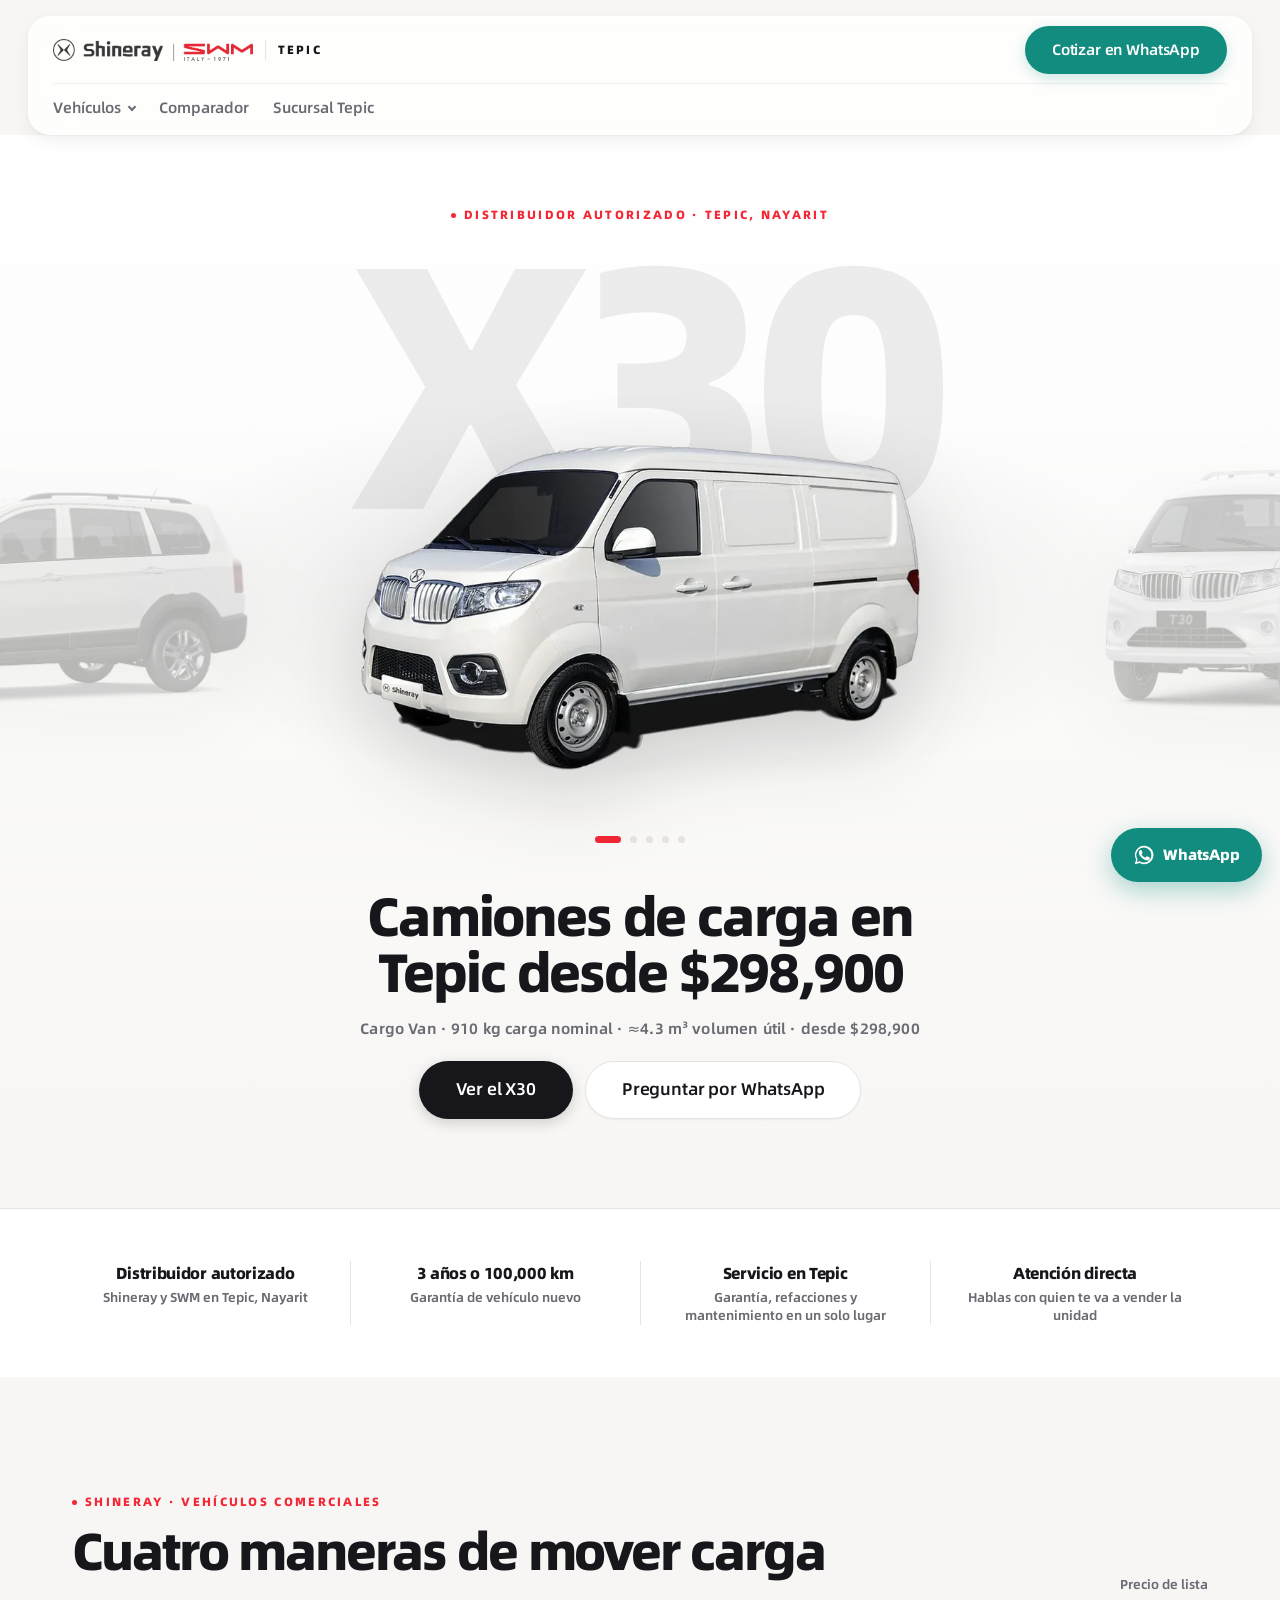
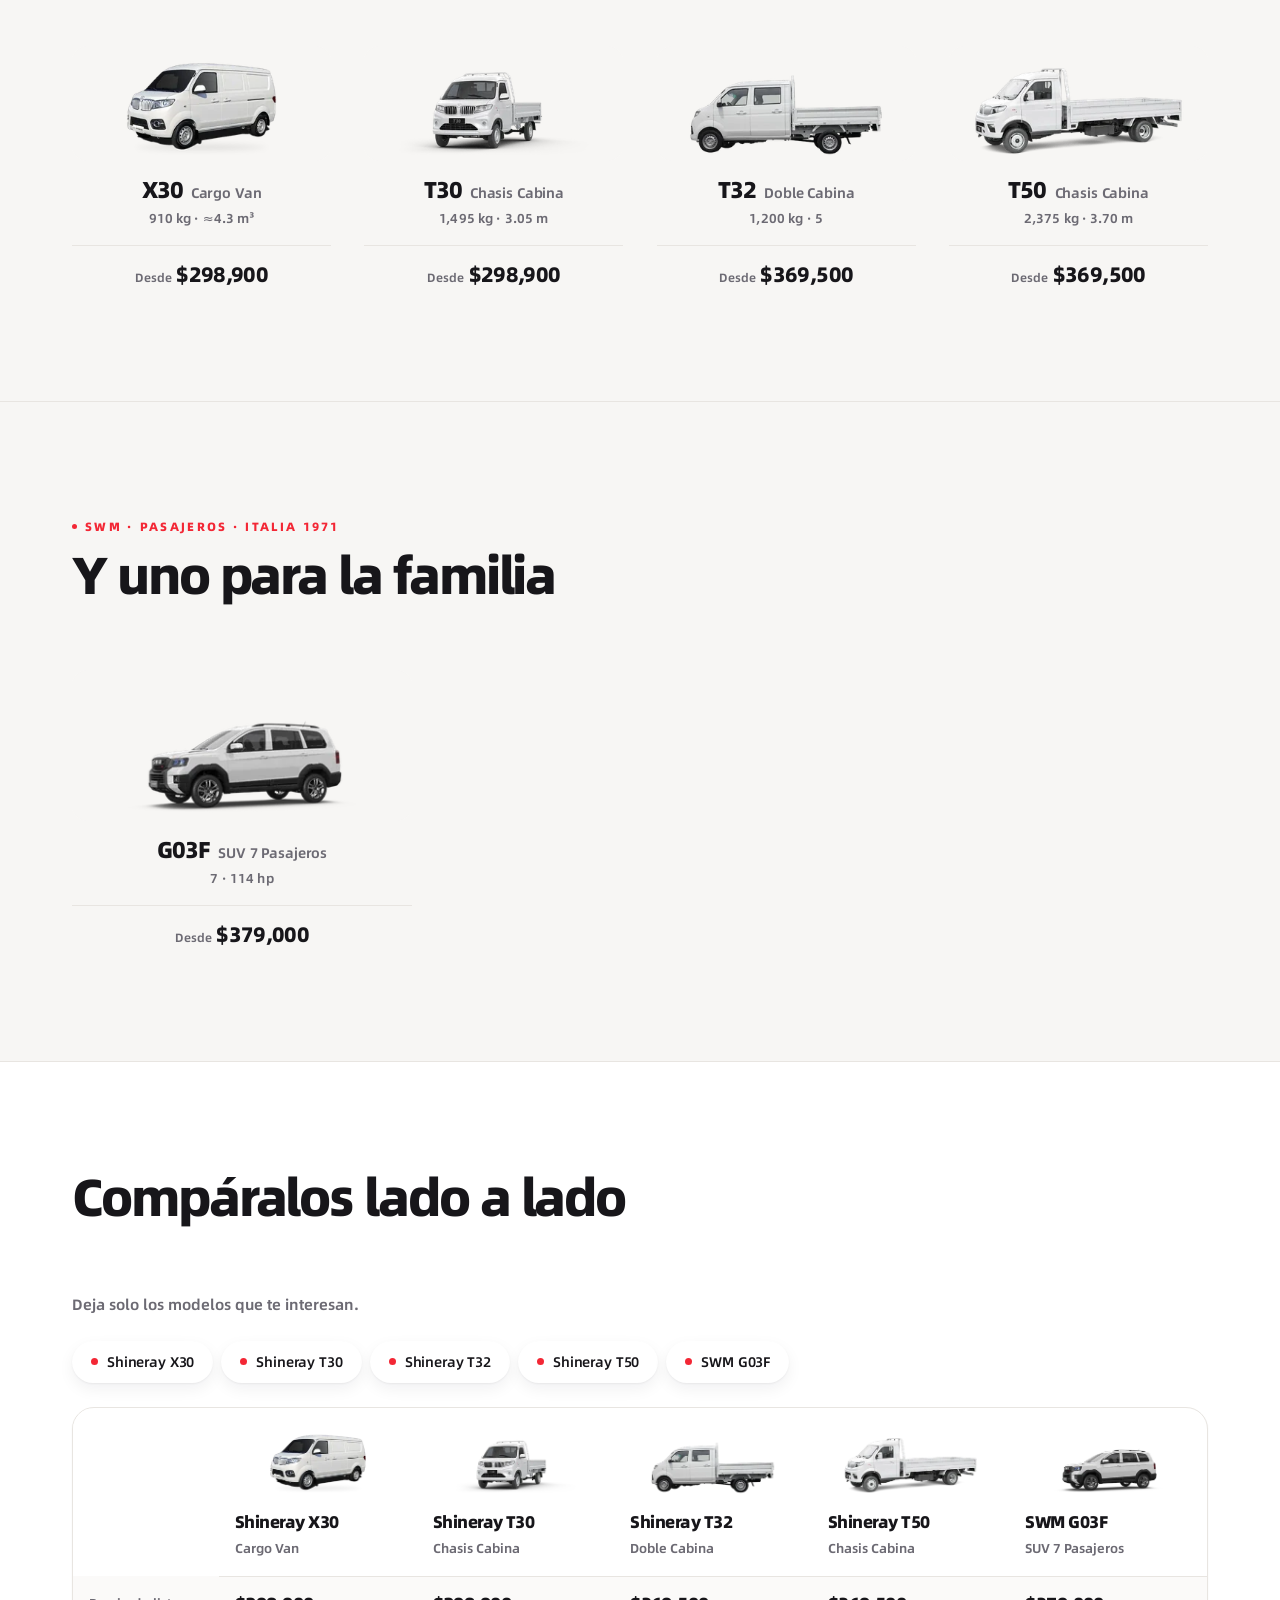
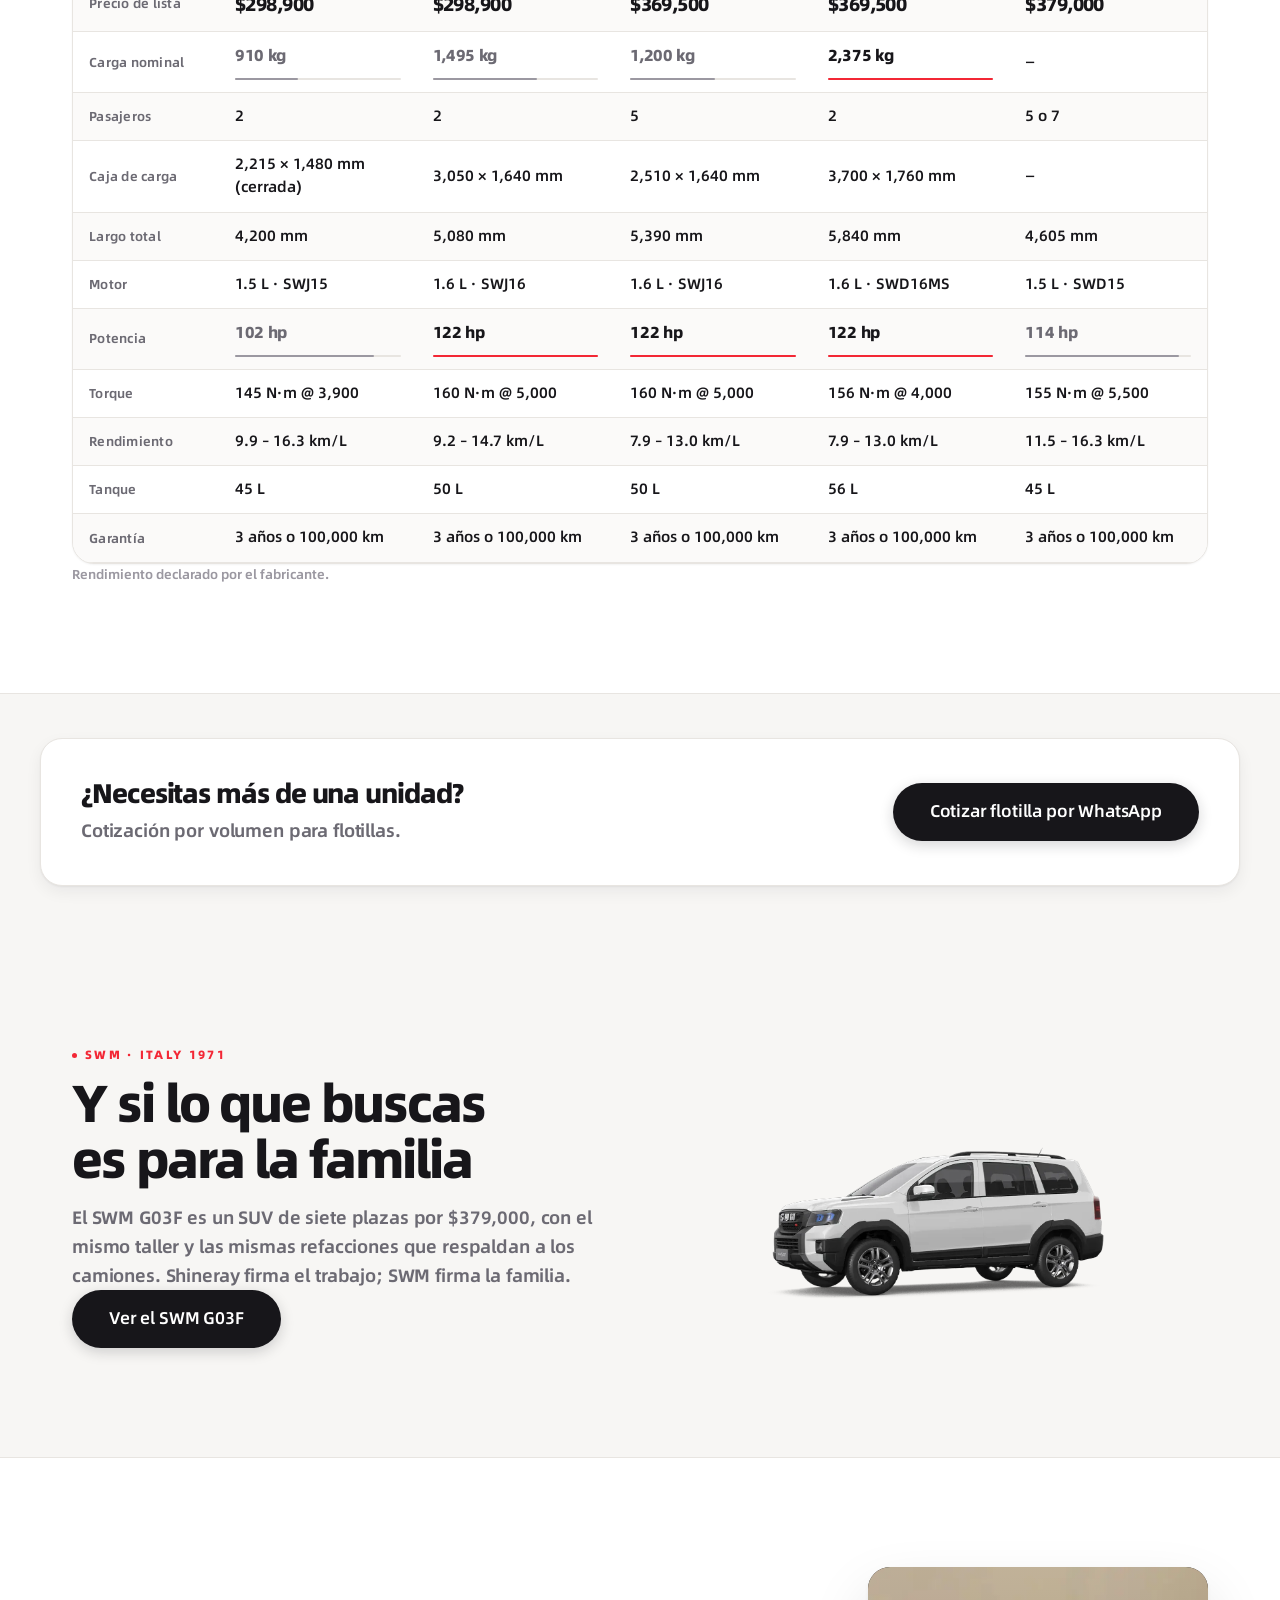
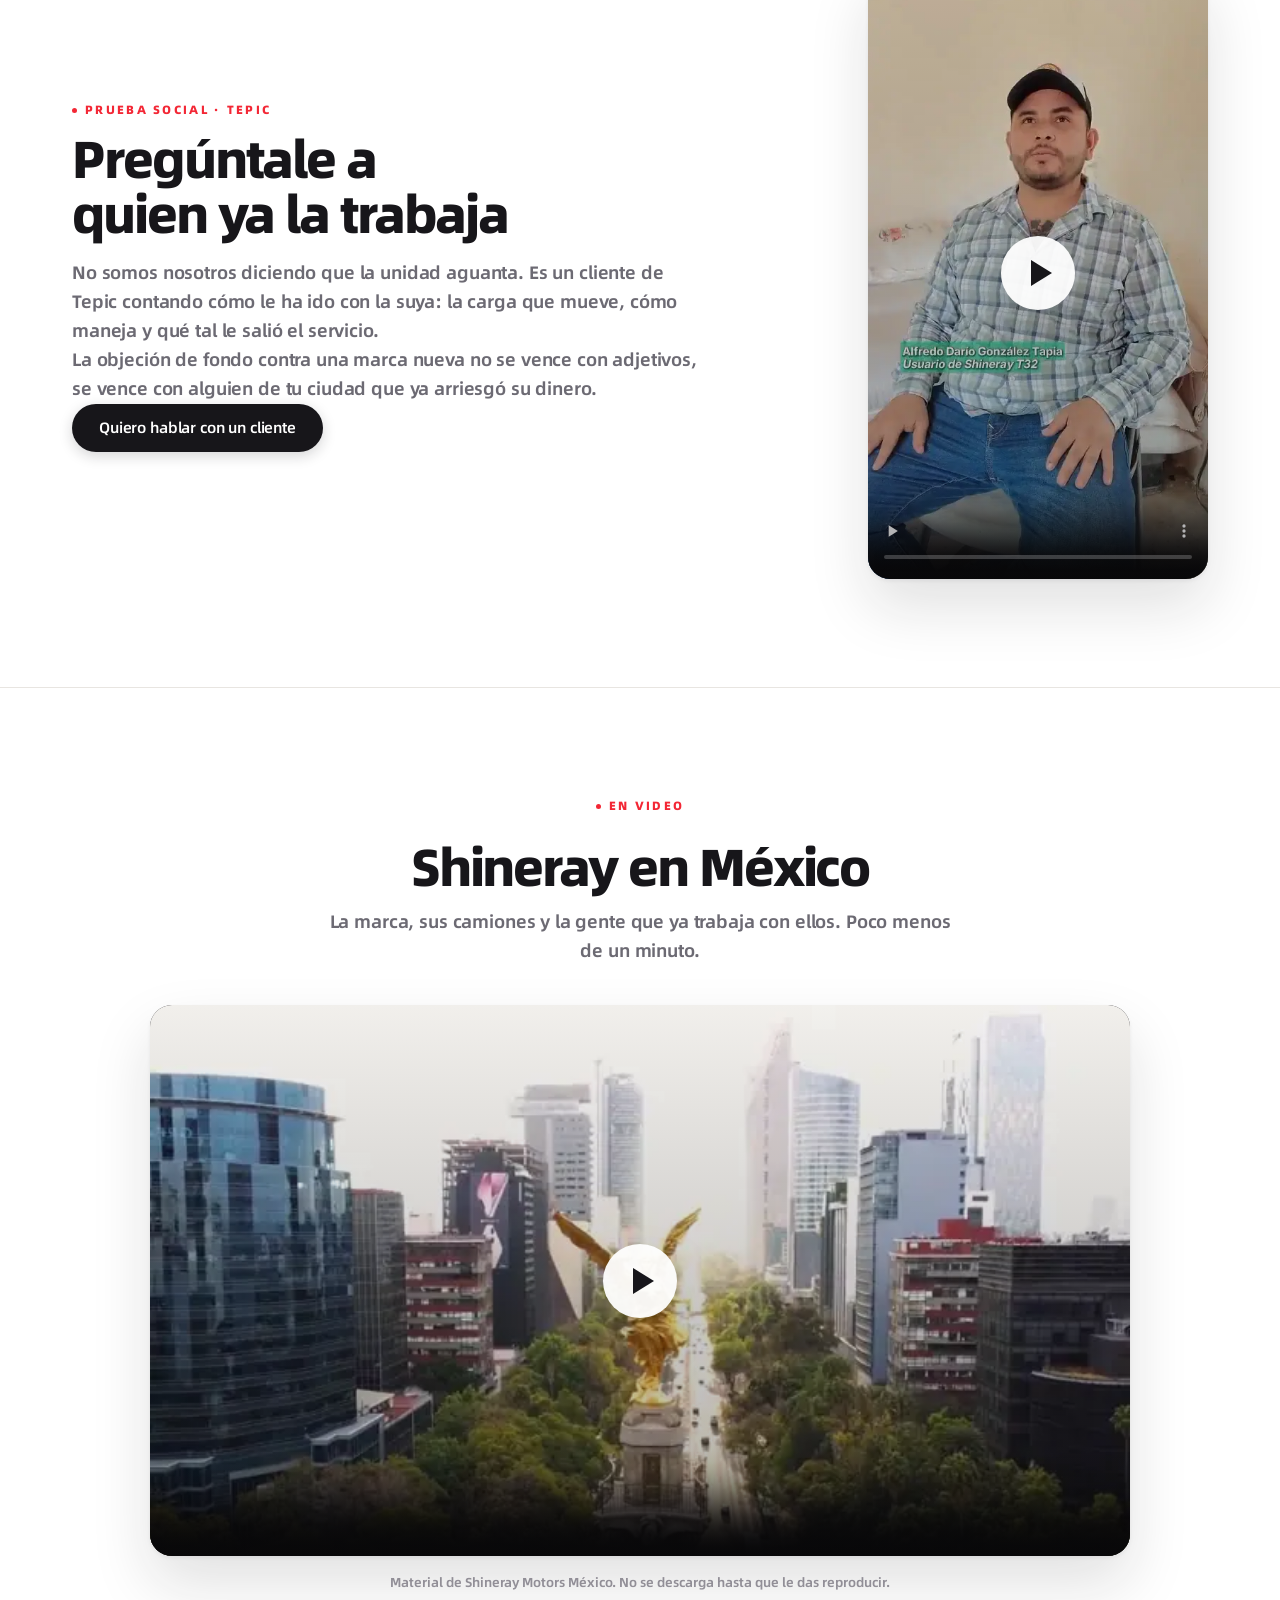
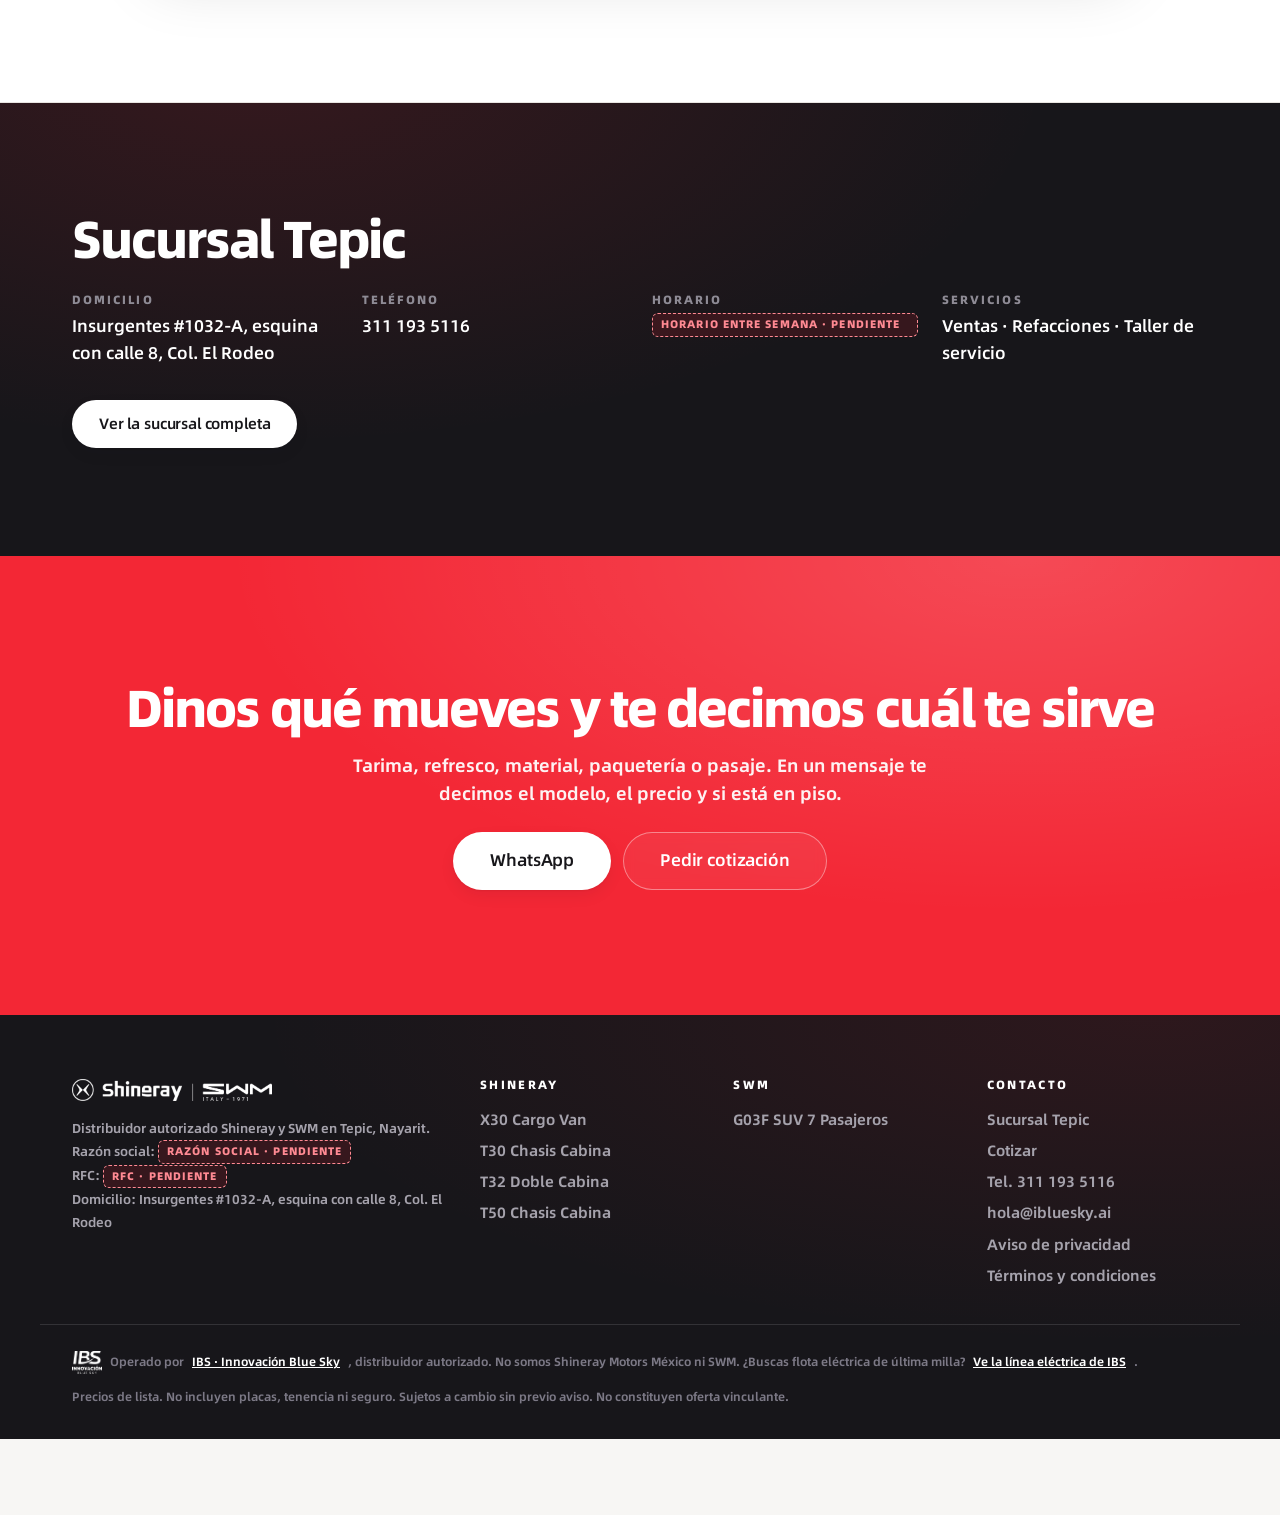
==== index.html @ 187a25ab "Actualiza sitio Shineray Tepic" ====
<!doctype html>
<html lang="es-MX">
<head>
<meta charset="utf-8">
<meta name="viewport" content="width=device-width,initial-scale=1,viewport-fit=cover">
<title>Shineray + SWM Tepic</title>
<meta name="description" content="Distribuidor autorizado Shineray y SWM en Tepic, Nayarit. Camiones de carga T30, T32, T50, van X30 y SUV SWM G03F con precio publicado, ficha técnica, garantía de 3 años o 100,000 km y taller propio.">
<meta name="robots" content="index,follow,max-image-preview:large">
<link rel="canonical" href="https://shineray-tepic.ibluesky.ai/">
<meta name="theme-color" content="#3E3A39">
<meta name="geo.region" content="MX-NAY"><meta name="geo.placename" content="Tepic, Nayarit">
<meta property="og:type" content="website"><meta property="og:locale" content="es_MX">
<meta property="og:site_name" content="Shineray Tepic">
<meta property="og:url" content="https://shineray-tepic.ibluesky.ai/">
<meta property="og:title" content="Shineray + SWM Tepic">
<meta property="og:description" content="Distribuidor autorizado Shineray y SWM en Tepic, Nayarit. Camiones de carga T30, T32, T50, van X30 y SUV SWM G03F con precio publicado, ficha técnica, garantía de 3 años o 100,000 km y taller propio.">
<meta property="og:image" content="https://shineray-tepic.ibluesky.ai/assets/og/inicio.jpg">
<meta property="og:image:width" content="1200"><meta property="og:image:height" content="630">
<meta property="og:image:alt" content="Shineray + SWM Tepic">
<meta name="twitter:card" content="summary_large_image">
<meta name="twitter:title" content="Shineray + SWM Tepic">
<meta name="twitter:description" content="Distribuidor autorizado Shineray y SWM en Tepic, Nayarit. Camiones de carga T30, T32, T50, van X30 y SUV SWM G03F con precio publicado, ficha técnica, garantía de 3 años o 100,000 km y taller propio.">
<meta name="twitter:image" content="https://shineray-tepic.ibluesky.ai/assets/og/inicio.jpg">
<link rel="preload" href="assets/fonts/sr-600.woff2" as="font" type="font/woff2" crossorigin>
<link rel="preload" as="image" href="assets/models/x30/hero.webp" fetchpriority="high">
<link rel="stylesheet" href="assets/site.css?v=33188a97">
<link rel="icon" type="image/png" sizes="32x32" href="assets/brand/favicon-32.png">
<link rel="icon" type="image/png" sizes="192x192" href="assets/brand/favicon-192.png">
<link rel="apple-touch-icon" href="apple-touch-icon.png">
<link rel="manifest" href="manifest.webmanifest">
<meta name="apple-mobile-web-app-title" content="Shineray Tepic">
<meta name="application-name" content="Shineray Tepic">
<meta name="mobile-web-app-capable" content="yes">
<meta name="apple-mobile-web-app-capable" content="yes">
<meta name="apple-mobile-web-app-status-bar-style" content="default">

<script type="application/ld+json">{"@context": "https://schema.org", "@type": "AutoDealer", "@id": "https://shineray-tepic.ibluesky.ai/#dealer", "name": "Shineray Tepic", "url": "https://shineray-tepic.ibluesky.ai", "description": "Distribuidor autorizado Shineray y SWM en Tepic, Nayarit. Venta, refacciones originales y taller de servicio.", "brand": [{"@type": "Brand", "name": "Shineray"}, {"@type": "Brand", "name": "SWM"}], "areaServed": {"@type": "State", "name": "Nayarit"}, "address": {"@type": "PostalAddress", "addressLocality": "Tepic", "addressRegion": "Nayarit", "addressCountry": "MX", "streetAddress": "Insurgentes #1032-A, esquina con calle 8, Col. El Rodeo"}, "telephone": "311 193 5116"}</script>
</head>
<body data-root="">
<a class="skip" href="#main">Saltar al contenido</a>
<header class="hdr"><div class="hdr-shell">
  <div class="hdr-top">
    <a class="brand" href="./" aria-label="Shineray y SWM Tepic — inicio">
      <img src="assets/brand/lockup-dark.webp" alt="Shineray · SWM" width="220" height="24" fetchpriority="high">
      <span class="brand-city">Tepic</span>
    </a>
    <div class="hdr-act">
      <a class="btn btn-wa" href="https://wa.me/523111935116?text=Hola,%20vi%20su%20sitio%20y%20quiero%20informacion" data-ev="wa_header">Cotizar en WhatsApp</a>
    </div>
  </div>
  <nav class="hdr-nav" aria-label="Principal"><div class="nav-row">
    <div class="mega-wrap">
      <button class="nav-trigger" type="button" aria-expanded="false" aria-controls="mega-veh">Vehículos<span class="caret" aria-hidden="true"></span></button>
      <div class="mega" id="mega-veh">
        <div class="mega-in">
          <div class="mega-cards"><a class="mcard" href="modelos/comerciales/x30/">
      <img src="assets/models/x30/card.webp" srcset="assets/models/x30/card-350.webp 350w, assets/models/x30/card.webp 700w" sizes="(max-width:860px) 40vw, 150px" alt="" loading="lazy" decoding="async" width="700" height="310">
      <b>X30</b><span>Cargo Van</span>
      <em>Desde $298,900</em>
      <span class="mcard-go">Ver ficha</span></a><a class="mcard" href="modelos/comerciales/t30/">
      <img src="assets/models/t30/card.webp" srcset="assets/models/t30/card-350.webp 350w, assets/models/t30/card.webp 700w" sizes="(max-width:860px) 40vw, 150px" alt="" loading="lazy" decoding="async" width="700" height="310">
      <b>T30</b><span>Chasis Cabina</span>
      <em>Desde $298,900</em>
      <span class="mcard-go">Ver ficha</span></a><a class="mcard" href="modelos/comerciales/t32/">
      <img src="assets/models/t32/card.webp" srcset="assets/models/t32/card-350.webp 350w, assets/models/t32/card.webp 700w" sizes="(max-width:860px) 40vw, 150px" alt="" loading="lazy" decoding="async" width="700" height="310">
      <b>T32</b><span>Doble Cabina</span>
      <em>Desde $369,500</em>
      <span class="mcard-go">Ver ficha</span></a><a class="mcard" href="modelos/comerciales/t50/">
      <img src="assets/models/t50/card.webp" srcset="assets/models/t50/card-350.webp 350w, assets/models/t50/card.webp 700w" sizes="(max-width:860px) 40vw, 150px" alt="" loading="lazy" decoding="async" width="700" height="310">
      <b>T50</b><span>Chasis Cabina</span>
      <em>Desde $369,500</em>
      <span class="mcard-go">Ver ficha</span></a><a class="mcard" href="modelos/suv/g03f/">
      <img src="assets/models/g03f/card.webp" srcset="assets/models/g03f/card-350.webp 350w, assets/models/g03f/card.webp 700w" sizes="(max-width:860px) 40vw, 150px" alt="" loading="lazy" decoding="async" width="700" height="310">
      <b>G03F</b><span>SUV 7 Pasajeros</span>
      <em>Desde $379,000</em>
      <span class="mcard-go">Ver ficha</span></a></div>
          <div class="mega-links">
            <a href="#comparador">Comparar los cinco</a>
            <a href="https://wa.me/523111935116?text=Hola,%20quiero%20cotizar%20varias%20unidades%20para%20mi%20flotilla" data-ev="wa_flotilla">Compra por flotilla</a>
            <a href="sucursales/tepic/">Sucursal Tepic</a>
            <a href="cotizar/">Pedir cotización</a>
          </div>
        </div>
      </div>
    </div>
    <a href="#comparador">Comparador</a>
    <a href="sucursales/tepic/">Sucursal Tepic</a>
  </div></nav>
  <div class="hdr-prog" aria-hidden="true"><i></i></div>
</div></header>
<main id="main">
<section class="hero-h"><div class="wrap">
 <div class="stage-head"><div class="eyebrow">Distribuidor autorizado · Tepic, Nayarit</div></div>
 <div class="stage hero-car" id="heroCar">
   <span class="stage-word" data-hero-word aria-hidden="true">X30</span>
   <div class="stage-veh"><img class="hv is-cur" src="assets/models/x30/hero.webp" alt="Shineray X30 cargo van, tres cuartos frontal" width="1600" height="709" fetchpriority="high" decoding="async"><img class="hv is-next" src="assets/models/t30/hero.webp" alt="Shineray T30 chasis cabina, tres cuartos frontal" width="1600" height="709" fetchpriority="low" decoding="async"><img class="hv" src="assets/models/t32/hero.webp" alt="Shineray T32 doble cabina, tres cuartos frontal" width="1600" height="709" loading="lazy" fetchpriority="low" decoding="async"><img class="hv" src="assets/models/t50/hero.webp" alt="Shineray T50 chasis cabina con plataforma, tres cuartos frontal" width="1600" height="709" loading="lazy" fetchpriority="low" decoding="async"><img class="hv is-prev" src="assets/models/g03f/hero.webp" alt="SWM G03F SUV blanco, tres cuartos frontal" width="1600" height="709" fetchpriority="low" decoding="async"></div>
 </div>
 <div class="hero-dots" role="tablist" aria-label="Vehículos en el carrusel">
   <button class="hero-dot on" type="button" role="tab" aria-selected="true" aria-label="Shineray X30 — Cargo Van"></button><button class="hero-dot" type="button" role="tab" aria-selected="false" aria-label="Shineray T30 — Chasis Cabina"></button><button class="hero-dot" type="button" role="tab" aria-selected="false" aria-label="Shineray T32 — Doble Cabina"></button><button class="hero-dot" type="button" role="tab" aria-selected="false" aria-label="Shineray T50 — Chasis Cabina"></button><button class="hero-dot" type="button" role="tab" aria-selected="false" aria-label="SWM G03F — SUV 7 Pasajeros"></button>
 </div>
 <div class="stage-foot">
   <h1>Camiones de carga en Tepic desde $298,900</h1>
   <p class="stage-meta" data-hero-meta></p>
   <div class="cta-row cta-center">
     <a class="btn btn-ink btn-lg" data-hero-ficha href="modelos/comerciales/x30/">Ver el X30</a>
     <a class="btn btn-line btn-lg" href="https://wa.me/523111935116?text=Hola,%20vi%20su%20sitio%20y%20quiero%20informacion" data-ev="wa_hero">Preguntar por WhatsApp</a>
   </div>
 </div>
 <script type="application/json" id="heroDatos">[{"w": "X30", "m": "Cargo Van · 910 kg carga nominal · ≈4.3 m³ volumen útil · desde $298,900", "u": "modelos/comerciales/x30/"}, {"w": "T30", "m": "Chasis Cabina · 1,495 kg carga nominal · 3.05 m largo de plataforma · desde $298,900", "u": "modelos/comerciales/t30/"}, {"w": "T32", "m": "Doble Cabina · 1,200 kg carga nominal · 5 pasajeros · desde $369,500", "u": "modelos/comerciales/t32/"}, {"w": "T50", "m": "Chasis Cabina · 2,375 kg carga nominal · 3.70 m largo de plataforma · desde $369,500", "u": "modelos/comerciales/t50/"}, {"w": "G03F", "m": "SUV 7 Pasajeros · 114 hp potencia · 16.3 km/L rendimiento máximo · desde $379,000", "u": "modelos/suv/g03f/"}]</script>
</div></section>

<section class="sec-tight sec-alt" aria-label="Por qué comprar aquí"><div class="wrap">
  <div class="trust">
    <div class="trust-i"><b>Distribuidor autorizado</b><span>Shineray y SWM en Tepic, Nayarit</span></div>
    <div class="trust-i"><b>3 años o 100,000 km</b><span>Garantía de vehículo nuevo</span></div>
    <div class="trust-i"><b>Servicio en Tepic</b><span>Garantía, refacciones y mantenimiento en un solo lugar</span></div>
    <div class="trust-i"><b>Atención directa</b><span>Hablas con quien te va a vender la unidad</span></div>
  </div>
</div></section>

<section class="sec" id="modelos" aria-labelledby="h-mod"><div class="wrap">
  <div class="sec-head">
    <div><div class="eyebrow">Shineray · Vehículos comerciales</div>
      <h2 id="h-mod">Cuatro maneras de mover carga</h2></div>
    <span class="sec-note">Precio de lista</span>
  </div>
  <div class="cards"><a class="card" href="modelos/comerciales/x30/">
          <div class="card-img"><img src="assets/models/x30/card.webp" srcset="assets/models/x30/card-350.webp 350w, assets/models/x30/card.webp 700w" sizes="(max-width:560px) 92vw, (max-width:860px) 45vw, 270px" alt="Shineray X30 cargo van, tres cuartos frontal" loading="lazy" decoding="async" width="700" height="310"></div>
          <div class="card-b">
            <h3 class="card-n">X30<span>Cargo Van</span></h3>
            <div class="card-kpi">910 kg · ≈4.3 m³</div>
            <div class="card-price"><span>Desde</span> $298,900</div>
            
          </div></a><a class="card" href="modelos/comerciales/t30/">
          <div class="card-img"><img src="assets/models/t30/card.webp" srcset="assets/models/t30/card-350.webp 350w, assets/models/t30/card.webp 700w" sizes="(max-width:560px) 92vw, (max-width:860px) 45vw, 270px" alt="Shineray T30 chasis cabina, tres cuartos frontal" loading="lazy" decoding="async" width="700" height="310"></div>
          <div class="card-b">
            <h3 class="card-n">T30<span>Chasis Cabina</span></h3>
            <div class="card-kpi">1,495 kg · 3.05 m</div>
            <div class="card-price"><span>Desde</span> $298,900</div>
            
          </div></a><a class="card" href="modelos/comerciales/t32/">
          <div class="card-img"><img src="assets/models/t32/card.webp" srcset="assets/models/t32/card-350.webp 350w, assets/models/t32/card.webp 700w" sizes="(max-width:560px) 92vw, (max-width:860px) 45vw, 270px" alt="Shineray T32 doble cabina, tres cuartos frontal" loading="lazy" decoding="async" width="700" height="310"></div>
          <div class="card-b">
            <h3 class="card-n">T32<span>Doble Cabina</span></h3>
            <div class="card-kpi">1,200 kg · 5</div>
            <div class="card-price"><span>Desde</span> $369,500</div>
            
          </div></a><a class="card" href="modelos/comerciales/t50/">
          <div class="card-img"><img src="assets/models/t50/card.webp" srcset="assets/models/t50/card-350.webp 350w, assets/models/t50/card.webp 700w" sizes="(max-width:560px) 92vw, (max-width:860px) 45vw, 270px" alt="Shineray T50 chasis cabina con plataforma, tres cuartos frontal" loading="lazy" decoding="async" width="700" height="310"></div>
          <div class="card-b">
            <h3 class="card-n">T50<span>Chasis Cabina</span></h3>
            <div class="card-kpi">2,375 kg · 3.70 m</div>
            <div class="card-price"><span>Desde</span> $369,500</div>
            
          </div></a></div>
  
</div></section>

<section class="sec" aria-labelledby="h-swmcat"><div class="wrap">
  <div class="sec-head">
    <div><div class="eyebrow">SWM · Pasajeros · Italia 1971</div>
      <h2 id="h-swmcat">Y uno para la familia</h2></div>
  </div>
  <div class="cards cards-one"><a class="card" href="modelos/suv/g03f/">
          <div class="card-img"><img src="assets/models/g03f/card.webp" srcset="assets/models/g03f/card-350.webp 350w, assets/models/g03f/card.webp 700w" sizes="(max-width:560px) 92vw, (max-width:860px) 45vw, 270px" alt="SWM G03F SUV blanco, tres cuartos frontal" loading="lazy" decoding="async" width="700" height="310"></div>
          <div class="card-b">
            <h3 class="card-n">G03F<span>SUV 7 Pasajeros</span></h3>
            <div class="card-kpi">7 · 114 hp</div>
            <div class="card-price"><span>Desde</span> $379,000</div>
            
          </div></a></div>
</div></section>

<section class="sec sec-alt" id="comparador" aria-labelledby="h-comp"><div class="wrap">
  <div class="sec-head"><h2 id="h-comp">Compáralos lado a lado</h2></div>
  <p class="cmp-help">Deja solo los modelos que te interesan.</p>
  <div class="cmp-filter" role="group" aria-label="Elegir modelos a comparar"><label class="cmp-chip"><input type="checkbox" checked data-cmp-toggle="x30">Shineray X30</label><label class="cmp-chip"><input type="checkbox" checked data-cmp-toggle="t30">Shineray T30</label><label class="cmp-chip"><input type="checkbox" checked data-cmp-toggle="t32">Shineray T32</label><label class="cmp-chip"><input type="checkbox" checked data-cmp-toggle="t50">Shineray T50</label><label class="cmp-chip"><input type="checkbox" checked data-cmp-toggle="g03f">SWM G03F</label></div>
  <div class="cmp-scroll"><table class="cmp" id="tabla-comparador">
    <thead><tr><td></td><th scope="col" data-cmp-col="x30"><a href="modelos/comerciales/x30/"><img src="assets/models/x30/card.webp" srcset="assets/models/x30/card-350.webp 350w, assets/models/x30/card.webp 700w" sizes="(max-width:860px) 40vw, 170px" alt="" loading="lazy" decoding="async" width="700" height="310"><b>Shineray X30</b><span>Cargo Van</span></a></th><th scope="col" data-cmp-col="t30"><a href="modelos/comerciales/t30/"><img src="assets/models/t30/card.webp" srcset="assets/models/t30/card-350.webp 350w, assets/models/t30/card.webp 700w" sizes="(max-width:860px) 40vw, 170px" alt="" loading="lazy" decoding="async" width="700" height="310"><b>Shineray T30</b><span>Chasis Cabina</span></a></th><th scope="col" data-cmp-col="t32"><a href="modelos/comerciales/t32/"><img src="assets/models/t32/card.webp" srcset="assets/models/t32/card-350.webp 350w, assets/models/t32/card.webp 700w" sizes="(max-width:860px) 40vw, 170px" alt="" loading="lazy" decoding="async" width="700" height="310"><b>Shineray T32</b><span>Doble Cabina</span></a></th><th scope="col" data-cmp-col="t50"><a href="modelos/comerciales/t50/"><img src="assets/models/t50/card.webp" srcset="assets/models/t50/card-350.webp 350w, assets/models/t50/card.webp 700w" sizes="(max-width:860px) 40vw, 170px" alt="" loading="lazy" decoding="async" width="700" height="310"><b>Shineray T50</b><span>Chasis Cabina</span></a></th><th scope="col" data-cmp-col="g03f"><a href="modelos/suv/g03f/"><img src="assets/models/g03f/card.webp" srcset="assets/models/g03f/card-350.webp 350w, assets/models/g03f/card.webp 700w" sizes="(max-width:860px) 40vw, 170px" alt="" loading="lazy" decoding="async" width="700" height="310"><b>SWM G03F</b><span>SUV 7 Pasajeros</span></a></th></tr></thead><tbody><tr><th scope="row">Precio de lista</th><td data-cmp-col="x30">$298,900</td><td data-cmp-col="t30">$298,900</td><td data-cmp-col="t32">$369,500</td><td data-cmp-col="t50">$369,500</td><td data-cmp-col="g03f">$379,000</td></tr><tr><th scope="row">Carga nominal</th><td data-cmp-col="x30"><span class="cmp-bar" style="--w:38%"><b>910 kg</b><i></i></span></td><td data-cmp-col="t30"><span class="cmp-bar" style="--w:63%"><b>1,495 kg</b><i></i></span></td><td data-cmp-col="t32"><span class="cmp-bar" style="--w:51%"><b>1,200 kg</b><i></i></span></td><td data-cmp-col="t50"><span class="cmp-bar is-top" style="--w:100%"><b>2,375 kg</b><i></i></span></td><td data-cmp-col="g03f">—</td></tr><tr><th scope="row">Pasajeros</th><td data-cmp-col="x30">2</td><td data-cmp-col="t30">2</td><td data-cmp-col="t32">5</td><td data-cmp-col="t50">2</td><td data-cmp-col="g03f">5 o 7</td></tr><tr><th scope="row">Caja de carga</th><td data-cmp-col="x30">2,215 × 1,480 mm (cerrada)</td><td data-cmp-col="t30">3,050 × 1,640 mm</td><td data-cmp-col="t32">2,510 × 1,640 mm</td><td data-cmp-col="t50">3,700 × 1,760 mm</td><td data-cmp-col="g03f">—</td></tr><tr><th scope="row">Largo total</th><td data-cmp-col="x30">4,200 mm</td><td data-cmp-col="t30">5,080 mm</td><td data-cmp-col="t32">5,390 mm</td><td data-cmp-col="t50">5,840 mm</td><td data-cmp-col="g03f">4,605 mm</td></tr><tr><th scope="row">Motor</th><td data-cmp-col="x30">1.5 L · SWJ15</td><td data-cmp-col="t30">1.6 L · SWJ16</td><td data-cmp-col="t32">1.6 L · SWJ16</td><td data-cmp-col="t50">1.6 L · SWD16MS</td><td data-cmp-col="g03f">1.5 L · SWD15</td></tr><tr><th scope="row">Potencia</th><td data-cmp-col="x30"><span class="cmp-bar" style="--w:84%"><b>102 hp</b><i></i></span></td><td data-cmp-col="t30"><span class="cmp-bar is-top" style="--w:100%"><b>122 hp</b><i></i></span></td><td data-cmp-col="t32"><span class="cmp-bar is-top" style="--w:100%"><b>122 hp</b><i></i></span></td><td data-cmp-col="t50"><span class="cmp-bar is-top" style="--w:100%"><b>122 hp</b><i></i></span></td><td data-cmp-col="g03f"><span class="cmp-bar" style="--w:93%"><b>114 hp</b><i></i></span></td></tr><tr><th scope="row">Torque</th><td data-cmp-col="x30">145 N·m @ 3,900</td><td data-cmp-col="t30">160 N·m @ 5,000</td><td data-cmp-col="t32">160 N·m @ 5,000</td><td data-cmp-col="t50">156 N·m @ 4,000</td><td data-cmp-col="g03f">155 N·m @ 5,500</td></tr><tr><th scope="row">Rendimiento</th><td data-cmp-col="x30">9.9 – 16.3 km/L</td><td data-cmp-col="t30">9.2 – 14.7 km/L</td><td data-cmp-col="t32">7.9 – 13.0 km/L</td><td data-cmp-col="t50">7.9 – 13.0 km/L</td><td data-cmp-col="g03f">11.5 – 16.3 km/L</td></tr><tr><th scope="row">Tanque</th><td data-cmp-col="x30">45 L</td><td data-cmp-col="t30">50 L</td><td data-cmp-col="t32">50 L</td><td data-cmp-col="t50">56 L</td><td data-cmp-col="g03f">45 L</td></tr><tr><th scope="row">Garantía</th><td data-cmp-col="x30">3 años o 100,000 km</td><td data-cmp-col="t30">3 años o 100,000 km</td><td data-cmp-col="t32">3 años o 100,000 km</td><td data-cmp-col="t50">3 años o 100,000 km</td><td data-cmp-col="g03f">3 años o 100,000 km</td></tr></tbody></table></div>
  <p class="fine">Rendimiento declarado por el fabricante.</p>
</div></section>

<section class="sec-tight" aria-labelledby="h-flota"><div class="wrap flota-cta">
  <div><h2 id="h-flota" class="flota-h">¿Necesitas más de una unidad?</h2>
    <p class="lede">Cotización por volumen para flotillas.</p></div>
  <a class="btn btn-ink btn-lg" href="https://wa.me/523111935116?text=Hola,%20quiero%20cotizar%20varias%20unidades%20para%20mi%20flotilla" data-ev="wa_flotilla_home">Cotizar flotilla por WhatsApp</a>
</div></section>

<section class="sec" aria-labelledby="h-swm"><div class="wrap cols2 swm-row">
  <div>
    <div class="eyebrow">SWM · Italy 1971</div>
    <h2 id="h-swm">Y si lo que buscas es para la familia</h2>
    <p class="lede">El SWM G03F es un SUV de siete plazas por $379,000, con el mismo taller y las mismas refacciones que respaldan a los camiones. Shineray firma el trabajo; SWM firma la familia.</p>
    <a class="btn btn-dark btn-lg" href="modelos/suv/g03f/">Ver el SWM G03F</a>
  </div>
  <div><img src="assets/models/g03f/hero.webp" alt="SWM G03F SUV" loading="lazy" width="1400" height="660"></div>
</div></section>

<section class="sec sec-testi" aria-labelledby="h-testi"><div class="wrap">
  <div class="testi-grid">
    <div>
      <div class="eyebrow">Prueba social · Tepic</div>
      <h2 id="h-testi">Pregúntale a quien ya la trabaja</h2>
      <p class="lede">No somos nosotros diciendo que la unidad aguanta. Es un cliente de Tepic contando cómo le ha ido con la suya: la carga que mueve, cómo maneja y qué tal le salió el servicio.</p>
      <p class="lede">La objeción de fondo contra una marca nueva no se vence con adjetivos, se vence con alguien de tu ciudad que ya arriesgó su dinero.</p>
      <a class="btn btn-ink" href="https://wa.me/523111935116?text=Hola,%20quiero%20hablar%20con%20alguien%20que%20ya%20tenga%20una%20unidad%20Shineray" data-ev="wa_testi">Quiero hablar con un cliente</a>
    </div>
    <div class="vid-frame vid-vert">
      <video controls preload="none" playsinline poster="assets/video/testimonio.webp">
        <source src="assets/video/testimonio.mp4" type="video/mp4">
        Tu navegador no reproduce video. <a href="assets/video/testimonio.mp4">Descárgalo aquí</a>.
      </video>
    </div>
  </div>
</div></section>

<section class="sec sec-vid" aria-labelledby="h-vid-marca"><div class="wrap">
  <div class="vid-head">
    <div class="eyebrow">En video</div>
    <h2 id="h-vid-marca">Shineray en México</h2>
    <p class="lede lede-center">La marca, sus camiones y la gente que ya trabaja con ellos. Poco menos de un minuto.</p>
  </div>
  <div class="vid-frame">
    <video controls preload="none" playsinline poster="assets/video/marca.webp">
      <source src="assets/video/marca.mp4" type="video/mp4">
      Tu navegador no reproduce video. <a href="assets/video/marca.mp4">Descárgalo aquí</a>.
    </video>
  </div>
  <p class="fine fine-center">Material de Shineray Motors México. No se descarga hasta que le das reproducir.</p>
</div></section>

<section class="sec sec-dark" aria-labelledby="h-suc"><div class="wrap">
  <h2 id="h-suc">Sucursal Tepic</h2>
  <div class="suc-card">
    <div><span class="suc-k">Domicilio</span>Insurgentes #1032-A, esquina con calle 8, Col. El Rodeo</div>
    <div><span class="suc-k">Teléfono</span>311 193 5116</div>
    <div><span class="suc-k">Horario</span><span class="pend" data-pend="horario_semana" title="Dato pendiente: Horario entre semana">HORARIO ENTRE SEMANA · PENDIENTE</span></div>
    <div><span class="suc-k">Servicios</span>Ventas · Refacciones · Taller de servicio</div>
  </div>
  <a class="btn btn-wht" href="sucursales/tepic/">Ver la sucursal completa</a>
</div></section>

<section class="sec sec-red" id="contacto"><div class="wrap cta-final">
  <h2>Dinos qué mueves y te decimos cuál te sirve</h2>
  <p>Tarima, refresco, material, paquetería o pasaje. En un mensaje te decimos el modelo, el precio y si está en piso.</p>
  <div class="cta-row">
    <a class="btn btn-wht btn-lg" href="https://wa.me/523111935116?text=Hola,%20quiero%20que%20me%20recomienden%20un%20modelo" data-ev="wa_final">WhatsApp</a>
    <a class="btn btn-ghost-w btn-lg" href="cotizar/">Pedir cotización</a>
  </div>
</div></section>
</main>
<footer class="ftr">
 <div class="wrap ftr-grid">
  <div>
    <img src="assets/brand/lockup-white.webp" alt="Shineray · SWM" width="220" height="24" loading="lazy">
    <p class="ftr-legal">Distribuidor autorizado Shineray y SWM en Tepic, Nayarit.<br>
      Razón social: <span class="pend" data-pend="razon_social" title="Dato pendiente: Razón social">RAZÓN SOCIAL · PENDIENTE</span><br>
      RFC: <span class="pend" data-pend="rfc" title="Dato pendiente: RFC">RFC · PENDIENTE</span><br>
      Domicilio: Insurgentes #1032-A, esquina con calle 8, Col. El Rodeo</p>
  </div>
  <div><h3>Shineray</h3>
    <a href="modelos/comerciales/x30/">X30 Cargo Van</a><a href="modelos/comerciales/t30/">T30 Chasis Cabina</a><a href="modelos/comerciales/t32/">T32 Doble Cabina</a><a href="modelos/comerciales/t50/">T50 Chasis Cabina</a></div>
  <div><h3>SWM</h3>
    <a href="modelos/suv/g03f/">G03F SUV 7 Pasajeros</a></div>
  <div><h3>Contacto</h3>
    <a href="sucursales/tepic/">Sucursal Tepic</a>
    <a href="cotizar/">Cotizar</a>
    <div class="ftr-p">Tel. 311 193 5116</div>
    <a href="mailto:hola@ibluesky.ai">hola@ibluesky.ai</a>
    <a href="https://ibluesky.ai/aviso-de-privacidad.html" target="_blank" rel="noopener">Aviso de privacidad</a>
    <a href="https://ibluesky.ai/terminos-y-condiciones.html" target="_blank" rel="noopener">Términos y condiciones</a></div>
 </div>
 <div class="wrap ftr-bot">
   <span class="ftr-ibs"><img src="assets/brand/ibs-white.webp" alt="" width="34" height="27" loading="lazy">
     Operado por <a href="https://ibluesky.ai" target="_blank" rel="noopener">IBS · Innovación Blue Sky</a>, distribuidor autorizado.
     No somos Shineray Motors México ni SWM. ¿Buscas flota eléctrica de última milla?
     <a href="https://ibluesky.ai" target="_blank" rel="noopener">Ve la línea eléctrica de IBS</a>.</span>
   <span>Precios de lista. No incluyen placas, tenencia ni seguro. Sujetos a cambio sin previo aviso. No constituyen oferta vinculante.</span>
 </div>
</footer>
<a class="fab" href="https://wa.me/523111935116?text=Hola,%20quiero%20informacion%20de%20un%20vehiculo%20Shineray" data-ev="wa_fab" aria-label="Escribir por WhatsApp">
  <svg viewBox="0 0 24 24" width="22" height="22" aria-hidden="true"><path fill="currentColor" d="M17.5 14.4c-.3-.2-1.7-.9-2-1-.3-.1-.5-.2-.7.1s-.8 1-.9 1.2c-.2.2-.3.2-.6.1-.3-.2-1.2-.5-2.3-1.4-.9-.8-1.4-1.7-1.6-2s0-.4.1-.6l.5-.5c.1-.2.2-.3.3-.5s0-.4 0-.5c0-.2-.7-1.6-.9-2.2-.2-.6-.5-.5-.7-.5h-.6c-.2 0-.5.1-.8.4-.3.3-1 1-1 2.5s1.1 2.9 1.2 3.1c.2.2 2.1 3.2 5.1 4.5.7.3 1.3.5 1.7.6.7.2 1.4.2 1.9.1.6-.1 1.7-.7 2-1.4.2-.7.2-1.2.2-1.4-.1-.1-.3-.2-.6-.3z"/><path fill="currentColor" d="M12 2a10 10 0 0 0-8.6 15L2 22l5.2-1.4A10 10 0 1 0 12 2zm0 18.2c-1.6 0-3.1-.4-4.4-1.2l-.3-.2-3.1.8.8-3-.2-.3A8.2 8.2 0 1 1 12 20.2z"/></svg>
  <span>WhatsApp</span>
</a>
<script src="assets/site.js?v=33188a97" defer></script>
</body></html>
---- assets/site.css ----
@font-face{font-family:Shineray;src:url(fonts/sr-400.woff2)format("woff2");font-weight:400;font-display:swap}
@font-face{font-family:Shineray;src:url(fonts/sr-600.woff2)format("woff2");font-weight:600;font-display:swap}
@font-face{font-family:Shineray;src:url(fonts/sr-800.woff2)format("woff2");font-weight:800;font-display:swap}

/* ─────────────────────────────────────────────────────────────
   Sistema de diseño
   Un solo lugar donde viven color, ritmo, radios y sombras.
   ───────────────────────────────────────────────────────────── */
:root{
 /* color */
 --red:#F32735; --red-d:#C81C29; --red-soft:#FDF2F3;
 --ink:#17161A;          /* negro cálido, más profundo que el gris anterior */
 --ink-80:#3A383E;
 --ink-2:#6C6A73;        /* texto secundario */
 --ink-3:#9B98A1;        /* texto terciario */
 --line:#E8E5E1;
 --line-2:#F1EFEC;
 --paper:#FFFFFF;
 --bg:#F7F6F4;           /* papel cálido, más limpio */
 --bg-2:#FFFFFF;
 --wa:#128C7E;

 /* ritmo vertical y horizontal */
 --s1:4px; --s2:8px; --s3:12px; --s4:16px; --s5:24px;
 --s6:32px; --s7:48px; --s8:64px; --s9:96px;

 /* radios */
 --r-xs:6px; --r-sm:10px; --r-md:16px; --r-lg:22px; --r-xl:28px; --r-pill:999px;
 --r:10px;

 /* sombras en capas: una cercana para definir el borde, otra difusa para elevar */
 --sh-1:0 1px 2px rgba(23,22,26,.05);
 --sh-2:0 1px 2px rgba(23,22,26,.05), 0 6px 16px rgba(23,22,26,.06);
 --sh-3:0 1px 2px rgba(23,22,26,.05), 0 14px 34px rgba(23,22,26,.09);
 --sh-4:0 2px 4px rgba(23,22,26,.06), 0 28px 60px rgba(23,22,26,.13);

 --max:1200px;
 --ease:cubic-bezier(.2,.7,.2,1);
}

*,*::before,*::after{box-sizing:border-box;margin:0;padding:0}
/* Safari en iPad/iPhone ignora el overflow-x:hidden puesto solo en <body>, y la
   página terminaba desplazándose de lado. 'clip' sí lo respeta y, a diferencia
   de 'hidden', no convierte el elemento en contenedor de scroll: el encabezado
   pegajoso sigue funcionando. */
html{-webkit-text-size-adjust:100%;scroll-behavior:smooth;overflow-x:clip}
body{font-family:Shineray,system-ui,-apple-system,"Segoe UI",Roboto,sans-serif;
 color:var(--ink);background:var(--bg);line-height:1.6;font-size:17px;
 overflow-x:hidden;overflow-x:clip;max-width:100%;padding-bottom:76px;
 -webkit-font-smoothing:antialiased;-moz-osx-font-smoothing:grayscale}
img{max-width:100%;height:auto;display:block}
a{color:var(--red);text-decoration:none}
a:hover{text-decoration:underline}

/* escala tipográfica: más contraste entre niveles, tracking más cerrado en display */
h1,h2,h3{line-height:1.06;letter-spacing:-.035em;font-weight:800;text-wrap:balance}
h1{font-size:clamp(38px,6.2vw,74px);letter-spacing:-.045em}
h2{font-size:clamp(30px,4.4vw,52px);letter-spacing:-.04em}
h3{font-size:20px;letter-spacing:-.02em;line-height:1.2}

.wrap{max-width:var(--max);margin:0 auto;padding:0 clamp(20px,4vw,32px)}
.narrow{max-width:700px}
.skip{position:absolute;left:-9999px}
.skip:focus{left:8px;top:8px;z-index:99;background:#fff;padding:10px 14px;border:2px solid var(--red);border-radius:var(--r-xs)}
:focus-visible{outline:2px solid var(--red);outline-offset:3px;border-radius:2px}
::selection{background:var(--red);color:#fff}

/* ───────────────────────── encabezado ───────────────────────── */
.hdr{position:sticky;top:0;z-index:40;padding:clamp(8px,1.6vw,16px) clamp(12px,3vw,28px) 0;background:transparent;
 transition:transform .34s var(--ease)}
/* al bajar se retira, al subir vuelve: la barra no estorba la lectura */
.hdr.is-hidden{transform:translateY(-130%)}
/* con movimiento reducido se sigue ocultando, pero sin animar el recorrido */
@media(prefers-reduced-motion:reduce){.hdr{transition:none}}
.hdr-shell{max-width:1360px;margin:0 auto;position:relative;
 background:rgba(255,255,255,.82);backdrop-filter:saturate(180%) blur(20px);-webkit-backdrop-filter:saturate(180%) blur(20px);
 border:1px solid rgba(255,255,255,.7);border-radius:var(--r-lg);
 box-shadow:var(--sh-2);padding:0 clamp(14px,2vw,24px);
 transition:box-shadow .3s var(--ease)}
.hdr-top{display:flex;align-items:center;justify-content:space-between;gap:16px;min-height:66px}
.brand{display:flex;align-items:center;gap:12px;color:var(--ink)}
.brand:hover{text-decoration:none}
.brand img{width:200px;height:auto}
.brand-city{font-weight:800;font-size:12px;letter-spacing:.18em;text-transform:uppercase;color:var(--ink);
 border-left:1px solid var(--line);padding-left:12px}
.hdr-act{display:flex;gap:var(--s2);flex:none}
.hdr-nav{border-top:1px solid var(--line-2);overflow-x:auto;-webkit-overflow-scrolling:touch;scrollbar-width:none}
.hdr-nav::-webkit-scrollbar{display:none}
.nav-row{display:flex;gap:var(--s5);align-items:center;height:50px;white-space:nowrap;font-size:14.5px;font-weight:600}
.nav-row a{color:var(--ink-2);position:relative;transition:color .2s}
.nav-row a:hover,.nav-row a[aria-current]{color:var(--ink);text-decoration:none}
.nav-row a[aria-current]{box-shadow:inset 0 -2px 0 var(--red)}
.nav-sep{width:1px;height:18px;background:var(--line);flex:none}

/* ───────────────────────── botones ───────────────────────── */
.btn{display:inline-flex;align-items:center;justify-content:center;gap:var(--s2);
 height:48px;padding:0 26px;border-radius:var(--r-pill);
 font-weight:600;font-size:15px;letter-spacing:-.01em;
 border:1px solid transparent;cursor:pointer;text-align:center;
 transition:transform .22s var(--ease), box-shadow .22s var(--ease), background .2s, color .2s, border-color .2s}
.btn:hover{text-decoration:none;transform:translateY(-1px)}
.btn:active{transform:translateY(0)}
.btn-lg{height:58px;padding:0 36px;font-size:16.5px}
.btn-blk{width:100%}
.btn-red{background:var(--red);color:#fff;box-shadow:0 4px 14px rgba(243,39,53,.24)}
.btn-red:hover{background:var(--red-d);box-shadow:0 8px 22px rgba(243,39,53,.30)}
.btn-wa{background:var(--wa);color:#fff;box-shadow:0 4px 14px rgba(18,140,126,.22)}
.btn-wa:hover{background:#0F7A6D;box-shadow:0 8px 22px rgba(18,140,126,.28)}
.btn-dark,.btn-ink{background:var(--ink);color:#fff;box-shadow:0 4px 14px rgba(23,22,26,.18)}
.btn-dark:hover,.btn-ink:hover{background:#000;box-shadow:0 8px 22px rgba(23,22,26,.26)}
.btn-wht{background:#fff;color:var(--ink);box-shadow:var(--sh-2)}
.btn-wht:hover{box-shadow:var(--sh-3)}
.btn-ghost,.btn-line{background:#fff;color:var(--ink);border-color:var(--line);box-shadow:var(--sh-1)}
.btn-ghost:hover,.btn-line:hover{border-color:var(--ink);box-shadow:var(--sh-2)}
.btn-ghost-w{background:rgba(255,255,255,.06);color:#fff;border-color:rgba(255,255,255,.4);backdrop-filter:blur(6px)}
.btn-ghost-w:hover{background:rgba(255,255,255,.14);border-color:rgba(255,255,255,.75)}

/* ─────── escenario: el vehículo manda, el texto es el pie de foto ─────── */
/* los vehículos laterales del carrusel sobresalen a propósito; aquí se recortan
   al ancho de la pantalla para que no generen desplazamiento horizontal */
.hero-h,.hero-m{position:relative;border-bottom:1px solid var(--line);
 padding:clamp(30px,5vw,72px) 0 clamp(52px,7vw,104px);
 overflow-x:hidden;overflow-x:clip;
 background:linear-gradient(180deg,#FFFFFF 0%,var(--bg) 100%)}
.stage-head{text-align:center;margin-bottom:clamp(8px,2vw,20px)}
.stage{position:relative;display:flex;align-items:flex-end;justify-content:center;isolation:isolate}
.stage::before{content:"";position:absolute;left:50%;top:62%;transform:translate(-50%,-50%);
 width:min(96%,1180px);height:min(72%,520px);z-index:0;pointer-events:none;
 background:radial-gradient(ellipse at center, rgba(23,22,26,.10), rgba(23,22,26,0) 70%)}
/* la palabra gigante vive detrás: tono suave, no compite con el vehículo */
/* Tinta plana, sin degradado. Antes el color salía de un background-clip:text,
   que solo pinta dentro de la caja del elemento: con line-height .74 las letras
   sobresalían por arriba y se veían rebanadas. Con color sólido eso no puede pasar. */
.stage-word{position:absolute;left:50%;top:clamp(-6px,1vw,12px);transform:translateX(-50%);
 font-size:clamp(120px,27vw,420px);font-weight:800;letter-spacing:-.07em;line-height:.74;
 color:rgba(23,22,26,.075);
 white-space:nowrap;z-index:0;pointer-events:none;user-select:none}
.stage-veh{position:relative;z-index:1;width:min(100%,1180px);margin-top:clamp(16px,4.4vw,72px);
 filter:drop-shadow(0 30px 40px rgba(23,22,26,.16))}
.stage-veh img{width:100%}
.stage-foot{text-align:center;max-width:800px;margin:clamp(26px,3.6vw,48px) auto 0;
 display:flex;flex-direction:column;align-items:center;gap:var(--s4)}
/* titular de verdad: el h1 manda la página */
.stage-foot h1{font-size:clamp(30px,4.2vw,54px);font-weight:800;letter-spacing:-.04em;
 line-height:1.04;max-width:20ch}
.stage-meta{font-size:15px;color:var(--ink-2);font-variant-numeric:tabular-nums;
 letter-spacing:.01em}
.lede-center{text-align:center;margin:0 auto}
.cta-center{justify-content:center}

/* ── carrusel del encabezado: los cinco vehículos en el mismo escenario ── */
.hero-car .stage-veh{position:relative;aspect-ratio:1600/709;overflow:visible}
/* especificidad alta a propósito: el fundido de carga (.img-fade.is-loaded)
   vive más abajo en la hoja y con menos peso le ganaba a este opacity:0,
   dejando los cinco vehículos encimados */
.hero-car .stage-veh .hv{position:absolute;inset:0;width:100%;height:100%;object-fit:contain;
 opacity:0;transform:scale(.60);z-index:0;pointer-events:none;
 transition:opacity .6s var(--ease),transform .6s var(--ease)}
.hero-car .stage-veh .hv.is-cur{opacity:1;transform:none;z-index:3}
/* el anterior y el siguiente se asoman a los lados, atenuados y clicables */
.hero-car .stage-veh .hv.is-prev,
.hero-car .stage-veh .hv.is-next{opacity:.26;z-index:2;pointer-events:auto;cursor:pointer}
.hero-car .stage-veh .hv.is-prev{transform:translateX(-56%) scale(.70)}
.hero-car .stage-veh .hv.is-next{transform:translateX(56%) scale(.70)}
.hero-car .stage-veh .hv.is-prev:hover,
.hero-car .stage-veh .hv.is-next:hover{opacity:.5}
/* en pantallas medianas los laterales se acercan para no salirse del ancho */
@media(max-width:1100px){
 .hero-car .stage-veh .hv.is-prev{transform:translateX(-34%) scale(.58);opacity:.17}
 .hero-car .stage-veh .hv.is-next{transform:translateX(34%) scale(.58);opacity:.17}
}
/* en teléfono estorban: se ve solo el vehículo actual */
@media(max-width:680px){
 .hero-car .stage-veh .hv.is-prev,
 .hero-car .stage-veh .hv.is-next{opacity:0;pointer-events:none}
}
/* indicadores: cuántos vehículos hay y en cuál vas. Sin texto, sin cajas:
   el activo se alarga y se pinta de rojo, los demás son puntos neutros */
.hero-dots{display:flex;justify-content:center;align-items:center;gap:9px;
 margin-top:clamp(18px,2.6vw,30px)}
.hero-dot{width:7px;height:7px;padding:0;border:0;border-radius:99px;
 background:var(--line);cursor:pointer;-webkit-appearance:none;appearance:none;
 transition:width .4s var(--ease),background .3s var(--ease)}
.hero-dot:hover{background:var(--ink-3)}
.hero-dot.on{width:26px;background:var(--red)}
.hero-dot.on:hover{background:var(--red-d)}
@media(prefers-reduced-motion:reduce){.hero-dot{transition:none}}

.hero-tabs{display:flex;gap:var(--s2);justify-content:center;flex-wrap:wrap;
 margin-top:clamp(20px,3vw,32px)}
.hero-tab{display:flex;flex-direction:column;align-items:center;gap:1px;
 background:transparent;border:1px solid transparent;border-radius:var(--r-md);
 padding:9px 16px;cursor:pointer;font:inherit;color:var(--ink-2);
 transition:background .25s,border-color .25s,color .25s}
.hero-tab b{font-size:15px;letter-spacing:-.03em;color:var(--ink-2);transition:color .25s}
.hero-tab span{font-size:11px;letter-spacing:.04em}
.hero-tab:hover{background:rgba(23,22,26,.04)}
.hero-tab.on{background:var(--paper);border-color:var(--line);box-shadow:var(--sh-2)}
.hero-tab.on b{color:var(--ink)}
.hero-tab.on span{color:var(--ink-2)}
@media(max-width:560px){
 .hero-tabs{gap:var(--s1)}
 .hero-tab{padding:7px 11px}
 .hero-tab span{display:none}
}
@media(prefers-reduced-motion:reduce){.hero-car .hv{transition:none}}

/* microetiqueta */
.eyebrow{font-size:11.5px;font-weight:800;letter-spacing:.2em;text-transform:uppercase;color:var(--red);
 display:inline-flex;align-items:center;gap:var(--s2)}
.eyebrow::before{content:"";width:5px;height:5px;border-radius:50%;background:currentColor;flex:none}
.lede{color:var(--ink-2);font-size:18px;line-height:1.62;max-width:58ch;letter-spacing:-.008em}
.cta-row{display:flex;gap:var(--s3);flex-wrap:wrap;margin-top:var(--s1)}

/* cifras destacadas */
.kpis{display:flex;gap:var(--s7);flex-wrap:wrap;justify-content:center;
 border-top:1px solid var(--line);padding-top:var(--s4);margin-top:var(--s2)}
.kpi b{display:block;font-size:24px;font-variant-numeric:tabular-nums;letter-spacing:-.03em;line-height:1}
.kpi span{font-size:13px;color:var(--ink-2)}
.kpi em{display:block;font-style:normal;font-size:13.5px;color:var(--ink-2);margin-top:var(--s2);
 max-width:24ch;line-height:1.5}
.kpis-full{border-top:0;padding-top:0;margin-top:0;justify-content:space-between;gap:var(--s6) var(--s5)}
.kpis-full .kpi{flex:1 1 210px;text-align:left;position:relative;padding-left:18px}
.kpis-full .kpi::before{content:"";position:absolute;left:0;top:6px;bottom:2px;width:2px;
 background:linear-gradient(180deg,var(--red),rgba(243,39,53,.15))}
.kpis-full .kpi b{font-size:clamp(32px,3.6vw,44px);letter-spacing:-.04em}
.kpis-full .kpi span{font-size:12px;letter-spacing:.14em;text-transform:uppercase;font-weight:800;
 color:var(--ink-2);display:block;margin-top:var(--s2)}

/* banda de estadísticas oscura */
.sec-stat{padding-top:clamp(38px,5vw,60px);padding-bottom:clamp(38px,5vw,60px)}
.sec-stat .kpi b{color:#fff}
.sec-stat .kpi span{color:#8E8B95}
.sec-stat .kpi em{color:#B4B1BA}

/* precio */
.price{display:flex;align-items:baseline;gap:var(--s2);flex-wrap:wrap;justify-content:center}
.price-k{font-size:14px;color:var(--ink-2);letter-spacing:.02em}
.price-v{font-size:clamp(34px,4.6vw,50px);font-weight:800;letter-spacing:-.045em;font-variant-numeric:tabular-nums;line-height:1}
.price-c{font-size:14px;color:var(--ink-2);font-weight:600}
.price-note{font-size:12.5px;color:var(--ink-3);max-width:58ch;line-height:1.5;margin:0 auto}

/* 360 */
.spin{position:relative;touch-action:pan-y;user-select:none;-webkit-user-select:none;cursor:grab}
.spin.is-drag{cursor:grabbing}
.spin img{-webkit-user-drag:none;user-drag:none}
/* el lienzo dibuja los cuadros ya decodificados: cambiar de cuadro no vuelve
   a decodificar nada, que era lo que trababa el giro con el ratón */
.spin-cv{position:absolute;inset:0;width:100%;height:100%;pointer-events:none}
.spin.is-ready .spin-img{visibility:hidden}
.spin-hint{position:absolute;left:50%;bottom:10px;transform:translateX(-50%);
 background:rgba(23,22,26,.88);backdrop-filter:blur(8px);color:#fff;border:0;border-radius:var(--r-pill);
 padding:10px 20px;font:600 13px Shineray,system-ui;cursor:pointer;font-family:inherit;
 box-shadow:var(--sh-3);transition:opacity .3s,transform .3s var(--ease)}
.spin-hint:hover{transform:translateX(-50%) translateY(-2px)}
.spin.is-on .spin-hint{opacity:0;pointer-events:none}

/* ───────────────────────── secciones ───────────────────────── */
.sec{padding:clamp(60px,8.5vw,120px) 0;border-bottom:1px solid var(--line)}
.sec-tight{padding:clamp(28px,4vw,44px) 0}
.sec-alt{background:var(--paper)}
.sec-dark{background:var(--ink);color:#fff;border-bottom:0;
 background-image:radial-gradient(ellipse at 20% -10%, rgba(243,39,53,.14), transparent 55%)}
.sec-dark .lede,.sec-dark .fine{color:#A5A2AC}
.sec-dark h2,.sec-dark h3{color:#fff}
.sec-red{background:var(--red);color:#fff;border-bottom:0;
 background-image:radial-gradient(ellipse at 80% 0%, rgba(255,255,255,.16), transparent 55%)}
.sec-red h2{color:#fff}
.sec-head{display:flex;justify-content:space-between;align-items:flex-end;gap:var(--s5);flex-wrap:wrap;
 margin-bottom:clamp(28px,4vw,52px)}
.sec-head h2{margin-bottom:0}
.sec-note{font-size:13px;color:var(--ink-2);text-align:right}
.sec h2{margin-bottom:var(--s4)}
.sec .eyebrow{margin-bottom:var(--s3)}
.mt{margin-top:var(--s6)}
.cols2{display:grid;grid-template-columns:1fr 1fr;gap:clamp(28px,4.5vw,56px);align-items:center}
.cta-final{text-align:center;padding:var(--s4) var(--s5)}
.cta-final p{max-width:56ch;margin:var(--s3) auto var(--s5);opacity:.94;font-size:17.5px}
.cta-final .cta-row{justify-content:center}

/* ── tarjetas de modelo: sin marco, el vehículo vive sobre la página ── */
.cards{display:grid;grid-template-columns:repeat(auto-fit,minmax(250px,1fr));
 gap:clamp(28px,3.4vw,52px) clamp(20px,2.6vw,36px)}
.cards-one{grid-template-columns:repeat(auto-fit,minmax(250px,340px))}
.card{color:var(--ink);display:flex;flex-direction:column;text-align:center;align-items:center}
.card:hover{text-decoration:none;color:var(--ink)}
.card-img{overflow:hidden;border-radius:var(--r-md);width:100%;background:var(--bg);
 transition:box-shadow .4s var(--ease), transform .4s var(--ease)}
.card-img img{width:100%;transition:transform .6s var(--ease)}
.card:hover .card-img{box-shadow:var(--sh-4);transform:translateY(-4px)}
.card:hover .card-img img{transform:scale(1.05)}
.card-b{width:100%;display:flex;flex-direction:column;align-items:center}
.card-n{font-size:23px;font-weight:800;letter-spacing:-.04em;display:flex;align-items:baseline;gap:var(--s2);
 flex-wrap:wrap;justify-content:center;margin-top:var(--s4)}
.card-n span{font-weight:400;color:var(--ink-2);font-size:14px;letter-spacing:-.01em}
.card-kpi{font-size:13px;color:var(--ink-2);font-variant-numeric:tabular-nums;margin-top:var(--s1);letter-spacing:.01em}
.card-price{font-size:21px;font-weight:800;font-variant-numeric:tabular-nums;letter-spacing:-.03em;
 margin-top:var(--s4);padding-top:var(--s3);border-top:1px solid var(--line);width:100%;
 transition:border-color .3s}
.card:hover .card-price{border-top-color:var(--ink)}
.card-price span{font-size:12px;font-weight:400;color:var(--ink-2);letter-spacing:0}
.card-fin{font-size:12.5px;color:var(--ink-3);margin-top:var(--s1)}
.minis{display:grid;grid-template-columns:repeat(auto-fit,minmax(160px,1fr));gap:var(--s5)}
.mini{color:var(--ink);display:flex;flex-direction:column;gap:2px}
.mini:hover{text-decoration:none;color:var(--ink)}
.mini img{border-radius:var(--r-sm);transition:transform .5s var(--ease)}
.mini:hover img{transform:scale(1.04)}
.mini b{font-size:15px;margin-top:var(--s2);letter-spacing:-.02em}
.mini span{font-size:14px;color:var(--ink-2);font-variant-numeric:tabular-nums}

/* flotillas */
.flota-cta{display:flex;align-items:center;justify-content:space-between;gap:var(--s6);flex-wrap:wrap;
 border:1px solid var(--line);border-radius:var(--r-lg);padding:clamp(26px,3.4vw,40px);
 background:var(--paper);box-shadow:var(--sh-2)}
.flota-h{font-size:clamp(21px,2.3vw,27px);margin-bottom:var(--s2)}
@media(max-width:860px){.flota-cta{flex-direction:column;align-items:flex-start}.flota-cta .btn{width:100%}}

/* banda de confianza */
.trust{display:grid;grid-template-columns:repeat(4,1fr);gap:var(--s5)}
.trust-i{text-align:center;padding:var(--s2) var(--s3);position:relative}
.trust-i+.trust-i::before{content:"";position:absolute;left:calc(var(--s5)/-2);top:10%;bottom:10%;width:1px;background:var(--line)}
.trust-i b{display:block;font-size:16px;letter-spacing:-.02em;font-variant-numeric:tabular-nums}
.trust-i span{font-size:12.5px;color:var(--ink-2);line-height:1.45;display:block;margin-top:2px}
@media(max-width:860px){.trust{grid-template-columns:repeat(2,1fr);gap:var(--s5) var(--s3)}
 .trust-i+.trust-i::before{display:none}}

/* spotlights: un diferenciador a la vez, imagen y texto alternados */
.spotlights{display:flex;flex-direction:column}
.spotlight{display:grid;grid-template-columns:1.15fr 1fr;gap:clamp(32px,5.5vw,80px);align-items:center;
 padding:clamp(40px,6vw,80px) 0;border-bottom:1px solid var(--line)}
.spotlight:last-child{border-bottom:0;padding-bottom:0}
.spotlight:first-child{padding-top:0}
.spotlight-img{border-radius:var(--r-lg);overflow:hidden;background:var(--bg);box-shadow:var(--sh-3)}
.spotlight-img img{width:100%;display:block}
.spotlight-n{display:block;font-size:12px;font-weight:800;color:var(--red);letter-spacing:.2em;
 margin-bottom:var(--s3);font-variant-numeric:tabular-nums}
.spotlight h3{font-size:clamp(25px,3vw,38px);margin-bottom:var(--s4);letter-spacing:-.035em;line-height:1.08}
.spotlight p{color:var(--ink-2);font-size:17px;line-height:1.62;max-width:46ch}
.spotlight.flip .spotlight-img{order:2}
@media(max-width:860px){
 .spotlight{grid-template-columns:1fr;gap:var(--s5);padding:var(--s7) 0}
 .spotlight.flip .spotlight-img{order:0}
}

/* listas */
.ticks{list-style:none;display:flex;flex-direction:column;gap:var(--s3)}
.ticks li{padding-left:30px;position:relative;color:var(--ink-2)}
.ticks li::before{content:"";position:absolute;left:0;top:.5em;width:15px;height:8px;
 border-left:2.5px solid var(--red);border-bottom:2.5px solid var(--red);transform:rotate(-45deg)}
.sec-dark .ticks li{color:#A5A2AC}

/* disponibilidad */
.disp-box{border:1px solid var(--line);border-radius:var(--r-lg);padding:clamp(24px,3vw,32px);
 background:var(--paper);display:flex;flex-direction:column;gap:var(--s3);box-shadow:var(--sh-2)}
.disp-note{font-size:14px;color:var(--ink-2);line-height:1.55}

/* ficha técnica */
.specs{display:grid;grid-template-columns:repeat(auto-fit,minmax(340px,1fr));gap:clamp(24px,3vw,44px)}
.spec{width:100%;border-collapse:collapse;font-size:15px}
.spec caption{text-align:left;font-weight:800;font-size:11.5px;letter-spacing:.18em;text-transform:uppercase;
 color:var(--red);padding-bottom:var(--s3)}
.spec th,.spec td{padding:11px 0;border-bottom:1px solid var(--line);vertical-align:top;text-align:left}
.spec th{font-weight:400;color:var(--ink-2);width:52%;padding-right:var(--s3)}
.spec td{font-weight:600;font-variant-numeric:tabular-nums}
.lnk-pdf{font-weight:600;border-bottom:1px solid currentColor;transition:opacity .2s}
.lnk-pdf:hover{text-decoration:none;opacity:.7}
.lnk-inv{color:#fff;display:inline-block;margin-top:var(--s3)}

/* calculadora */
.calc{background:var(--paper)}
.calc-box{display:grid;grid-template-columns:1fr 380px;gap:clamp(24px,3vw,40px);
 border:1px solid var(--line);border-radius:var(--r-lg);background:var(--bg);
 padding:clamp(24px,3vw,36px);margin-top:var(--s5);box-shadow:var(--sh-1)}
.calc-ctrl{display:flex;flex-direction:column;gap:var(--s5)}
.calc-ctrl label{display:flex;flex-direction:column;gap:var(--s2);font-size:12px;color:var(--ink-2);
 font-weight:800;letter-spacing:.12em;text-transform:uppercase}
.calc-out{font-size:20px;color:var(--ink);font-weight:800;font-variant-numeric:tabular-nums;
 letter-spacing:-.02em;text-transform:none}
.calc-ctrl input[type=range]{width:100%;accent-color:var(--red);height:26px}
.calc-res{background:var(--ink);color:#fff;border-radius:var(--r-md);padding:clamp(22px,2.6vw,30px);
 display:flex;flex-direction:column;gap:var(--s2);box-shadow:var(--sh-3);
 background-image:radial-gradient(ellipse at 100% 0%, rgba(243,39,53,.20), transparent 60%)}
.calc-k{font-size:11.5px;letter-spacing:.2em;text-transform:uppercase;color:#8E8B95;font-weight:800}
.calc-v{font-size:clamp(38px,4.4vw,50px);font-weight:800;letter-spacing:-.045em;
 font-variant-numeric:tabular-nums;line-height:1}
.calc-sub{font-size:13.5px;color:#A5A2AC;margin-bottom:var(--s3)}
.calc-fine{font-size:11.5px;color:#807D87;line-height:1.55;margin-top:var(--s3)}
.calc-warn{font-size:14px;color:var(--ink-2)}

/* garantía */
.gar-grid{display:grid;grid-template-columns:repeat(auto-fit,minmax(210px,1fr));gap:var(--s3);margin:var(--s5) 0}
.gar{border:1px solid rgba(255,255,255,.14);border-radius:var(--r-md);padding:var(--s5);
 background:rgba(255,255,255,.03)}
.gar b{display:block;font-size:21px;letter-spacing:-.03em;font-variant-numeric:tabular-nums}
.gar span{font-size:13px;color:#A5A2AC;line-height:1.45;display:block;margin-top:var(--s1)}
.fine{font-size:13px;color:var(--ink-3);line-height:1.6;max-width:80ch}
.nota{border-left:3px solid var(--red);background:var(--red-soft);padding:var(--s4) var(--s5);
 font-size:14.5px;margin:var(--s4) 0;border-radius:0 var(--r-sm) var(--r-sm) 0;line-height:1.55}

/* panel desplegable de vehículos */
.mega-wrap{position:static}
.nav-trigger{background:none;border:0;font:inherit;font-weight:600;font-size:14.5px;color:var(--ink-2);
 cursor:pointer;padding:0;display:inline-flex;align-items:center;gap:var(--s2);height:50px;transition:color .2s}
.nav-trigger:hover,.nav-trigger[aria-expanded="true"]{color:var(--ink)}
.caret{width:6px;height:6px;border-right:2px solid currentColor;border-bottom:2px solid currentColor;
 transform:translateY(-2px) rotate(45deg);transition:transform .25s var(--ease)}
.nav-trigger[aria-expanded="true"] .caret{transform:translateY(1px) rotate(-135deg)}
.mega{position:absolute;left:0;right:0;top:100%;background:rgba(255,255,255,.97);
 backdrop-filter:saturate(180%) blur(20px);-webkit-backdrop-filter:saturate(180%) blur(20px);
 border-top:1px solid var(--line);border-radius:0 0 var(--r-lg) var(--r-lg);
 box-shadow:var(--sh-4);z-index:60;
 opacity:0;visibility:hidden;pointer-events:none;transform:translateY(-10px);
 transition:opacity .22s var(--ease),transform .22s var(--ease),visibility .22s}
.mega-wrap:hover .mega,.mega-wrap:focus-within .mega,.mega.is-open{opacity:1;visibility:visible;pointer-events:auto;transform:none}
.mega-in{display:grid;grid-template-columns:1fr 236px;gap:var(--s6);padding:var(--s6) clamp(14px,2vw,24px) var(--s6)}
.mega-cards{display:grid;grid-template-columns:repeat(5,1fr);gap:var(--s3)}
.mcard{display:flex;flex-direction:column;text-align:center;color:var(--ink);background:var(--bg);
 border-radius:var(--r-md);padding:var(--s3) var(--s3) var(--s4);gap:1px;
 transition:background .25s, transform .25s var(--ease)}
.mcard:hover{background:#EFEDEA;color:var(--ink);text-decoration:none;transform:translateY(-2px)}
.mcard img{width:100%;margin-bottom:var(--s1)}
.mcard b{font-size:17px;letter-spacing:-.03em}
.mcard span{font-size:11.5px;color:var(--ink-2)}
.mcard em{font-style:normal;font-weight:800;font-size:14px;font-variant-numeric:tabular-nums;
 margin-top:var(--s2);letter-spacing:-.02em}
.mcard-go{margin-top:var(--s2);font-weight:700;font-size:11px;letter-spacing:.08em;text-transform:uppercase;
 color:var(--red)!important;text-decoration:none}
.mega-links{display:flex;flex-direction:column;gap:1px;border-left:1px solid var(--line);padding-left:var(--s6)}
.mega-links a{color:var(--ink);font-size:14.5px;padding:9px 0;transition:color .2s,padding-left .2s var(--ease)}
.mega-links a:hover{color:var(--red);text-decoration:none;padding-left:var(--s1)}

/* testimonio */
.sec-testi{background:var(--paper)}
.testi-grid{display:grid;grid-template-columns:1fr 340px;gap:clamp(30px,4.5vw,64px);align-items:center}
.testi-grid .vid-frame{margin:0}

/* video */
.sec-vid{background:var(--paper)}
.vid-head{text-align:center;max-width:660px;margin:0 auto clamp(24px,3.2vw,40px);
 display:flex;flex-direction:column;align-items:center;gap:var(--s3)}
.vid-head h2{margin-bottom:0}
.vid-frame{max-width:980px;margin:0 auto;border-radius:var(--r-lg);overflow:hidden;background:var(--ink);
 line-height:0;box-shadow:var(--sh-4)}
.vid-frame.vid-vert{max-width:370px}
.vid-frame video{width:100%;height:auto;display:block}
.fine-center{text-align:center;margin-left:auto;margin-right:auto;margin-top:var(--s4)}

/* galería */
.gal{display:grid;grid-template-columns:repeat(auto-fill,minmax(280px,1fr));gap:var(--s3)}
.gal img{width:100%;border-radius:var(--r-md);transition:transform .5s var(--ease)}
.gal img:hover{transform:scale(1.02)}

/* sucursal */
.suc-grid{display:grid;grid-template-columns:repeat(auto-fit,minmax(260px,1fr));gap:clamp(24px,3vw,40px);
 margin-top:var(--s6)}
.suc-blk h2{font-size:11.5px;letter-spacing:.2em;text-transform:uppercase;color:var(--red);
 margin-bottom:var(--s3)}
.suc-line{display:flex;flex-direction:column;gap:2px;padding:var(--s3) 0;border-bottom:1px solid var(--line);
 font-weight:600}
.suc-line span{font-size:12px;font-weight:400;color:var(--ink-2);letter-spacing:.04em}
.suc-card{display:grid;grid-template-columns:repeat(auto-fit,minmax(190px,1fr));gap:var(--s5);
 margin:var(--s5) 0 var(--s6)}
.suc-card > div{display:flex;flex-direction:column;gap:var(--s1);font-weight:600}
.suc-k{font-size:11.5px;letter-spacing:.18em;text-transform:uppercase;color:#8E8B95;font-weight:800}

/* formulario */
.form{display:flex;flex-direction:column;gap:var(--s5);margin-top:var(--s6);background:var(--paper);
 border:1px solid var(--line);border-radius:var(--r-lg);padding:clamp(24px,3vw,36px);box-shadow:var(--sh-2)}
.form label{display:flex;flex-direction:column;gap:var(--s2);font-weight:600;font-size:15px}
.form .opt{font-weight:400;color:var(--ink-2);font-size:13px}
.form input,.form select{height:52px;border:1px solid var(--line);border-radius:var(--r-sm);
 padding:0 var(--s4);font:inherit;font-size:16px;background:#fff;color:var(--ink);
 transition:border-color .2s,box-shadow .2s}
.form input:focus,.form select:focus{border-color:var(--ink);box-shadow:0 0 0 3px rgba(23,22,26,.06)}

/* dato pendiente */
.pend{display:inline-block;font:800 11px/1.4 Shineray,system-ui;letter-spacing:.1em;color:var(--red);
 border:1px dashed var(--red);border-radius:var(--r-xs);padding:3px 8px;background:var(--red-soft);
 vertical-align:middle}
.sec-dark .pend,.ftr .pend{background:rgba(243,39,53,.14);color:#FF8A93;border-color:#FF8A93}

/* preguntas frecuentes */
.faqs{border-top:1px solid var(--line);margin-top:var(--s4)}
.faq{border-bottom:1px solid var(--line)}
.faq summary{cursor:pointer;padding:var(--s5) 40px var(--s5) 0;font-weight:600;font-size:17px;
 position:relative;list-style:none;transition:color .2s}
.faq summary::-webkit-details-marker{display:none}
.faq summary::after{content:"";position:absolute;right:8px;top:50%;width:9px;height:9px;
 border-right:2px solid var(--red);border-bottom:2px solid var(--red);
 transform:translateY(-70%) rotate(45deg);transition:transform .22s var(--ease)}
.faq[open] summary::after{transform:translateY(-30%) rotate(-135deg)}
.faq summary:hover{color:var(--red)}
.faq p{padding:0 0 var(--s5);color:var(--ink-2);max-width:74ch;line-height:1.62}

/* comparador */
.cmp-help{font-size:15px;color:var(--ink-2);margin-bottom:var(--s5);max-width:60ch}
.cmp-filter{display:flex;flex-wrap:wrap;gap:var(--s2);margin-bottom:var(--s5)}
/* Los cinco vienen activos, así que el estado normal tiene que ser el discreto:
   pastilla blanca con punto rojo. Al quitar uno se apaga y se vacía. El
   checkbox del sistema se esconde (sigue enfocable) y en su lugar va el punto,
   el mismo recurso que marca el vehículo activo en el carrusel. */
.cmp-chip{position:relative;display:inline-flex;align-items:center;gap:9px;
 border:1px solid var(--line);border-radius:var(--r-pill);padding:9px 18px;
 font-size:14px;font-weight:600;letter-spacing:-.01em;color:var(--ink-3);
 background:transparent;cursor:pointer;user-select:none;
 transition:color .22s var(--ease),border-color .22s var(--ease),
            background .22s var(--ease),box-shadow .22s var(--ease)}
.cmp-chip input{position:absolute;width:1px;height:1px;opacity:0;margin:0}
.cmp-chip::before{content:"";width:7px;height:7px;border-radius:50%;flex:none;
 background:var(--line);transition:background .22s var(--ease),transform .22s var(--ease)}
.cmp-chip:hover{color:var(--ink-2);border-color:var(--ink-3)}
.cmp-chip:has(input:checked){color:var(--ink);border-color:transparent;
 background:var(--paper);box-shadow:var(--sh-2)}
.cmp-chip:has(input:checked)::before{background:var(--red)}
.cmp-chip:has(input:focus-visible){outline:2px solid var(--red);outline-offset:3px}
.cmp thead th[data-cmp-col].is-hidden,.cmp tbody td[data-cmp-col].is-hidden{display:none}
/* la cifra es lo que se lee; la regla fina de abajo da la magnitud relativa.
   Nada de barras rellenas: en este segmento las fichas premium (Savic, Zero)
   se apoyan en tipografía, no en gráficas de colores. */
.cmp-bar{position:relative;display:block;min-width:104px;padding-bottom:11px}
.cmp-bar b{font-size:15.5px;font-weight:700;letter-spacing:-.02em;color:var(--ink-2);
 font-variant-numeric:tabular-nums;transition:color .2s}
.cmp-bar::after{content:"";position:absolute;left:0;right:0;bottom:0;height:2px;
 background:var(--line);border-radius:2px}
.cmp-bar i{position:absolute;left:0;bottom:0;height:2px;width:var(--w);z-index:1;
 background:var(--ink-3);border-radius:2px}
/* el que encabeza la fila: cifra en negro y regla en rojo */
.cmp-bar.is-top b{color:var(--ink);font-weight:800}
.cmp-bar.is-top i{background:var(--red)}
.cmp-scroll{overflow-x:auto;-webkit-overflow-scrolling:touch;border:1px solid var(--line);
 border-radius:var(--r-lg);background:var(--paper);box-shadow:var(--sh-1)}
/* table-layout:fixed reparte el sobrante en partes iguales entre las columnas
   visibles. Antes cada modelo tenía width:17% y, al quitar modelos, el 66%
   restante se lo quedaba entero la columna de etiquetas.
   El ancho mínimo depende de cuántos vehículos quedan (--cols, lo pone el JS):
   con cinco no cabe en un iPhone y aparece el desplazamiento; con dos o tres,
   cabe y no hace falta. */
/* 146 + 5×120 = 746 px: entra completa en un iPad de 820 pt sin desplazar */
.cmp{border-collapse:collapse;width:100%;table-layout:fixed;font-size:14.5px;
 min-width:calc(var(--cmp-lbl,146px) + var(--cols,5) * var(--cmp-col,120px))}
.cmp thead td:first-child,.cmp tbody th{width:var(--cmp-lbl,146px)}
.cmp thead th{padding:var(--s4);border-bottom:1px solid var(--line);vertical-align:bottom;text-align:left;
 font-weight:400;width:auto}
@media(max-width:560px){.cmp{--cmp-lbl:116px;--cmp-col:116px}}
.cmp thead th a{color:var(--ink);display:block}
.cmp thead th a:hover{text-decoration:none}
.cmp thead th img{width:100%;margin-bottom:var(--s3);border-radius:var(--r-sm)}
.cmp thead th b{display:block;font-size:17px;letter-spacing:-.03em}
.cmp thead th span{font-size:12.5px;color:var(--ink-2)}
/* La columna de etiquetas queda fija al desplazar de lado. Necesita z-index:
   las celdas de datos llevan .cmp-bar en position:relative y, al ir después en
   el HTML, se pintaban ENCIMA de la etiqueta. La línea de la derecha marca
   dónde termina la columna congelada. */
.cmp tbody th{text-align:left;font-weight:400;color:var(--ink-2);padding:var(--s3) var(--s4);
 border-bottom:1px solid var(--line);background:var(--paper);position:sticky;left:0;white-space:nowrap;
 font-size:13px;letter-spacing:.02em;z-index:2;box-shadow:1px 0 0 var(--line)}
.cmp thead td:first-child{position:sticky;left:0;background:var(--paper);z-index:3;
 box-shadow:1px 0 0 var(--line)}
.cmp tbody td{padding:var(--s3) var(--s4);border-bottom:1px solid var(--line);font-weight:600;
 font-variant-numeric:tabular-nums}
.cmp tbody tr:first-child td{font-size:19px;font-weight:800;letter-spacing:-.03em}
.cmp tbody tr:nth-child(odd) td,.cmp tbody tr:nth-child(odd) th{background:#FBFAF9}

/* pie de página */
.ftr{background:var(--ink);color:#A5A2AC;font-size:14.5px;
 background-image:radial-gradient(ellipse at 90% 0%, rgba(243,39,53,.10), transparent 55%)}
.ftr-grid{display:grid;grid-template-columns:1.7fr 1fr 1fr 1fr;gap:var(--s6);
 padding-top:clamp(44px,5vw,68px);padding-bottom:var(--s6)}
.ftr h3{font-size:11.5px;letter-spacing:.2em;text-transform:uppercase;color:#fff;margin-bottom:var(--s3)}
.ftr a{display:block;color:#A5A2AC;padding:4px 0;transition:color .2s}
.ftr a:hover{color:#fff}
.ftr img{width:200px}
.ftr-legal{font-size:13px;line-height:1.75;margin-top:var(--s4)}
.ftr-p{padding:4px 0}
.ftr-ibs{display:flex;align-items:center;gap:var(--s2);flex-wrap:wrap}
.ftr-ibs img{width:30px;height:auto;opacity:.9}
.ftr-ibs a{display:inline;color:#fff;text-decoration:underline}
.ftr-bot{display:flex;flex-direction:column;gap:var(--s3);border-top:1px solid rgba(255,255,255,.12);
 padding-top:var(--s5);padding-bottom:var(--s6);font-size:11.5px;color:#7C7986;line-height:1.65}

/* botón flotante de WhatsApp */
.fab{position:fixed;right:18px;bottom:18px;z-index:50;display:flex;align-items:center;gap:var(--s2);
 height:54px;padding:0 22px;background:var(--wa);color:#fff;border-radius:var(--r-pill);
 font-weight:700;font-size:15px;box-shadow:0 8px 26px rgba(18,140,126,.36);
 transition:transform .25s var(--ease),box-shadow .25s var(--ease)}
.fab:hover{text-decoration:none;transform:translateY(-2px);box-shadow:0 12px 32px rgba(18,140,126,.44)}

/* ───────────────────────── adaptable ───────────────────────── */
@media(max-width:860px){
 body{font-size:16.5px}
 .cols2,.calc-box,.testi-grid{grid-template-columns:1fr;gap:var(--s5)}
 .mega-in{grid-template-columns:1fr;gap:var(--s4);padding:var(--s4)}
 .mega-cards{grid-template-columns:repeat(2,1fr)}
 .mega-links{border-left:0;border-top:1px solid var(--line);padding-left:0;padding-top:var(--s3)}
 .mega{max-height:74vh;overflow-y:auto}
 .stage-veh{margin-top:clamp(8px,9vw,40px)}
 .stage-foot h1{font-size:clamp(26px,5.6vw,34px)}
 .kpis-full{gap:var(--s5) var(--s4)}
 .kpis-full .kpi{flex:1 1 44%}
 .kpis-full .kpi b{font-size:30px}
 .ftr-grid{grid-template-columns:1fr 1fr}
 .brand img{width:158px}
 .brand-city{font-size:10.5px;padding-left:9px}
 .hdr-act .btn{height:42px;padding:0 16px;font-size:14px}
 .sec{padding:var(--s7) 0}
 .calc-v{font-size:36px}
 .swm-row > div:last-child{order:-1}
}
@media(max-width:560px){
 .ftr-grid{grid-template-columns:1fr}
 .kpis{gap:var(--s5)}
 .cta-row .btn{flex:1 1 100%}
 /* antes se escondía en pantallas chicas porque al lado estaba "Cotizar";
    ahora es el único botón del encabezado, así que se queda */
 .hdr-act .btn-wa{padding:0 14px;font-size:13.5px}
 .fab span{display:none}
 .fab{padding:0 17px}
 .trust{grid-template-columns:1fr 1fr}
}
@media(prefers-reduced-motion:reduce){*{animation:none!important;transition:none!important}}

/* ── el encabezado fijo tapaba los anclas; cada destino se corre hacia abajo ── */
[id]{scroll-margin-top:clamp(90px,13vh,140px)}

/* ── línea de progreso de lectura, al pie del encabezado ── */
.hdr-prog{position:absolute;left:clamp(14px,2vw,24px);right:clamp(14px,2vw,24px);bottom:0;height:2px;
 border-radius:2px;overflow:hidden;pointer-events:none}
.hdr-prog i{display:block;height:100%;width:0;background:var(--red);border-radius:2px;
 transition:width .1s linear}

/* ── barra de modelo: aparece al dejar atrás el escenario ── */
.modelbar{position:fixed;top:0;left:0;right:0;z-index:38;
 background:rgba(255,255,255,.9);backdrop-filter:saturate(180%) blur(20px);
 -webkit-backdrop-filter:saturate(180%) blur(20px);
 border-bottom:1px solid var(--line);box-shadow:var(--sh-2);
 transform:translateY(-100%);transition:transform .34s var(--ease);visibility:hidden}
.modelbar.is-on{transform:none;visibility:visible}
.modelbar-in{display:flex;align-items:center;justify-content:space-between;gap:var(--s5);
 min-height:62px;padding-top:var(--s2);padding-bottom:var(--s2)}
.modelbar-id{display:flex;align-items:baseline;gap:var(--s2);min-width:0}
.modelbar-id b{font-size:17px;letter-spacing:-.03em;white-space:nowrap}
.modelbar-id span{font-size:13px;color:var(--ink-2);white-space:nowrap;overflow:hidden;text-overflow:ellipsis}
.modelbar-price{font-size:17px;font-weight:800;font-variant-numeric:tabular-nums;letter-spacing:-.03em;
 white-space:nowrap}
.modelbar-price em{font-style:normal;font-size:12px;font-weight:400;color:var(--ink-2)}
.modelbar-act{display:flex;gap:var(--s2);flex:none}
.modelbar-act .btn{height:40px;padding:0 18px;font-size:14px}
@media(max-width:860px){
 .modelbar-id span,.modelbar-price em{display:none}
 .modelbar-in{gap:var(--s3)}
 .modelbar-act .btn-line{display:none}
}
@media(prefers-reduced-motion:reduce){.modelbar{transition:none}}

/* ── imágenes: entran con fundido en vez de aparecer de golpe ── */
.img-fade{opacity:0;transition:opacity .55s var(--ease)}
.img-fade.is-loaded{opacity:1}
@media(prefers-reduced-motion:reduce){.img-fade{opacity:1;transition:none}}

/* ── botón de reproducción sobre el video ── */
.vid-frame{position:relative}
.vid-play{position:absolute;inset:0;width:100%;height:100%;border:0;padding:0;cursor:pointer;
 background:linear-gradient(180deg,rgba(23,22,26,.05),rgba(23,22,26,.35));
 display:flex;align-items:center;justify-content:center;
 transition:opacity .3s var(--ease);z-index:2}
.vid-play::after{content:"";width:74px;height:74px;border-radius:50%;
 background:rgba(255,255,255,.94);box-shadow:var(--sh-4);
 transition:transform .3s var(--ease)}
.vid-play::before{content:"";position:absolute;z-index:1;
 border-style:solid;border-width:13px 0 13px 21px;border-color:transparent transparent transparent var(--ink);
 margin-left:6px;transition:transform .3s var(--ease)}
.vid-play:hover::after,.vid-play:hover::before{transform:scale(1.07)}
.vid-play.is-gone{opacity:0;pointer-events:none}

/* movimiento: revelado al hacer scroll */
.reveal{opacity:0;transform:translateY(30px);transition:opacity .8s var(--ease),transform .8s var(--ease)}
.reveal.is-visible{opacity:1;transform:none}

/* los hijos de una rejilla entran escalonados, no todos de golpe */
.reveal .cards>*,.reveal .minis>*,.reveal .trust>*,.reveal .kpis-full>*,
.reveal .spotlights>*,.reveal .gar-grid>*,.reveal .suc-grid>*{
 opacity:0;transform:translateY(20px);
 transition:opacity .6s var(--ease),transform .6s var(--ease)}
.reveal.is-visible .cards>*,.reveal.is-visible .minis>*,.reveal.is-visible .trust>*,
.reveal.is-visible .kpis-full>*,.reveal.is-visible .spotlights>*,
.reveal.is-visible .gar-grid>*,.reveal.is-visible .suc-grid>*{opacity:1;transform:none}
.reveal.is-visible .cards>*:nth-child(1),.reveal.is-visible .minis>*:nth-child(1),.reveal.is-visible .trust>*:nth-child(1),.reveal.is-visible .kpis-full>*:nth-child(1),.reveal.is-visible .spotlights>*:nth-child(1),.reveal.is-visible .gar-grid>*:nth-child(1),.reveal.is-visible .suc-grid>*:nth-child(1){transition-delay:.04s}
.reveal.is-visible .cards>*:nth-child(2),.reveal.is-visible .minis>*:nth-child(2),.reveal.is-visible .trust>*:nth-child(2),.reveal.is-visible .kpis-full>*:nth-child(2),.reveal.is-visible .spotlights>*:nth-child(2),.reveal.is-visible .gar-grid>*:nth-child(2),.reveal.is-visible .suc-grid>*:nth-child(2){transition-delay:.11s}
.reveal.is-visible .cards>*:nth-child(3),.reveal.is-visible .minis>*:nth-child(3),.reveal.is-visible .trust>*:nth-child(3),.reveal.is-visible .kpis-full>*:nth-child(3),.reveal.is-visible .spotlights>*:nth-child(3),.reveal.is-visible .gar-grid>*:nth-child(3),.reveal.is-visible .suc-grid>*:nth-child(3){transition-delay:.18s}
.reveal.is-visible .cards>*:nth-child(4),.reveal.is-visible .minis>*:nth-child(4),.reveal.is-visible .trust>*:nth-child(4),.reveal.is-visible .kpis-full>*:nth-child(4),.reveal.is-visible .spotlights>*:nth-child(4),.reveal.is-visible .gar-grid>*:nth-child(4),.reveal.is-visible .suc-grid>*:nth-child(4){transition-delay:.25s}
.reveal.is-visible .cards>*:nth-child(5),.reveal.is-visible .minis>*:nth-child(5),.reveal.is-visible .trust>*:nth-child(5),.reveal.is-visible .kpis-full>*:nth-child(5),.reveal.is-visible .spotlights>*:nth-child(5),.reveal.is-visible .gar-grid>*:nth-child(5),.reveal.is-visible .suc-grid>*:nth-child(5){transition-delay:.32s}
.reveal.is-visible .cards>*:nth-child(n+6),.reveal.is-visible .minis>*:nth-child(n+6),.reveal.is-visible .trust>*:nth-child(n+6),.reveal.is-visible .kpis-full>*:nth-child(n+6),.reveal.is-visible .spotlights>*:nth-child(n+6),.reveal.is-visible .gar-grid>*:nth-child(n+6),.reveal.is-visible .suc-grid>*:nth-child(n+6){transition-delay:.39s}

@media(prefers-reduced-motion:reduce){
 .reveal{opacity:1;transform:none;transition:none}
 .reveal .cards>*,.reveal .minis>*,.reveal .trust>*,.reveal .kpis-full>*,
 .reveal .spotlights>*,.reveal .gar-grid>*,.reveal .suc-grid>*{
  opacity:1;transform:none;transition:none;transition-delay:0s!important}
}


/* Ajustes hechos desde el editor visual.
   Se escriben solos al pulsar «Guardar».
   Puedes borrar cualquier bloque a mano si te arrepientes. */

section.hero-h.reveal:nth-child(1) > div.wrap > div.hero-tabs:nth-child(4) > button.hero-tab:nth-child(1) {
  display: none !important;
}

main:nth-child(3) > section.hero-h.reveal:nth-child(1) > div.wrap > div.hero-tabs:nth-child(4) {
  display: none !important;
}

div.wrap > div.sec-head:nth-child(1) > span.sec-note:nth-child(2) > span.pend {
  display: none !important;
}

section.sec.reveal:nth-child(3) > div.wrap > div.sec-head:nth-child(1) > span.sec-note:nth-child(2) {
  text-align: right !important;
}

section.sec.sec-alt:nth-child(5) > div.wrap > div.sec-head:nth-child(1) > span.sec-note:nth-child(2) {
  display: none !important;
}
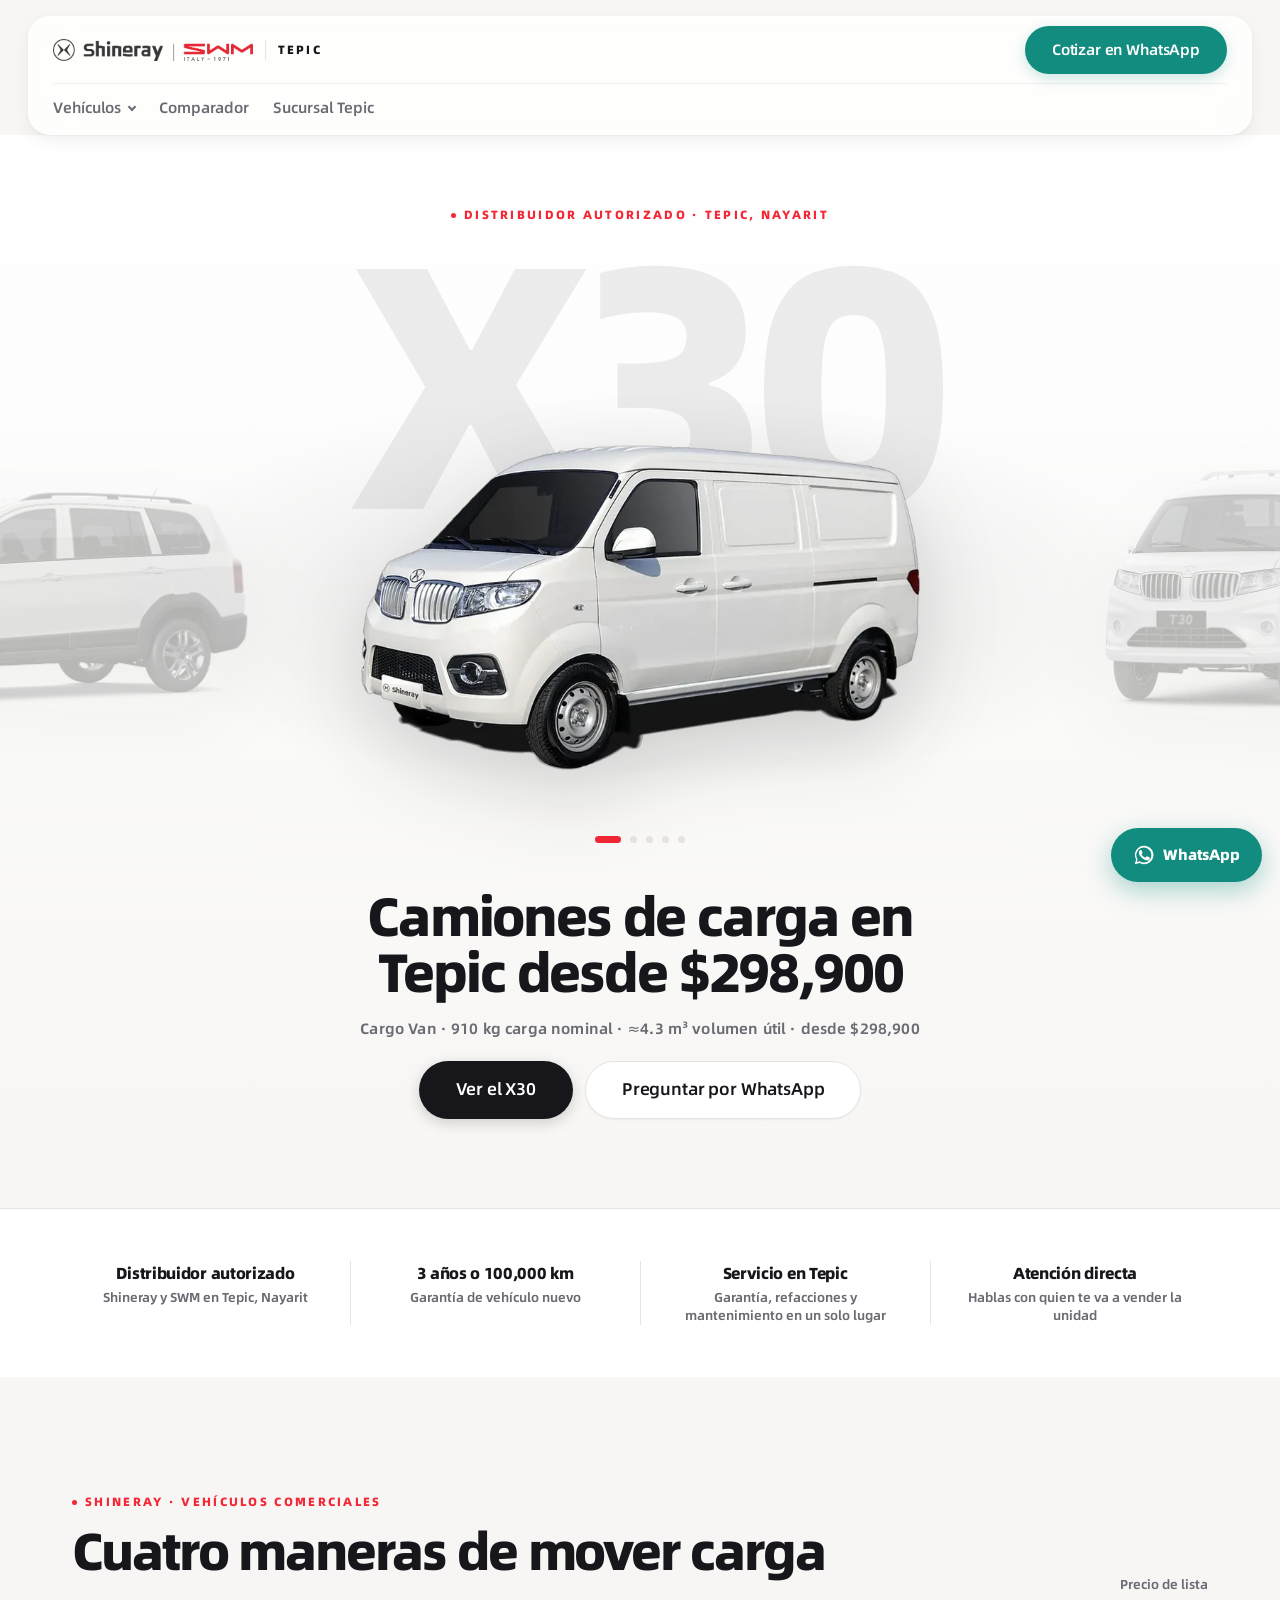
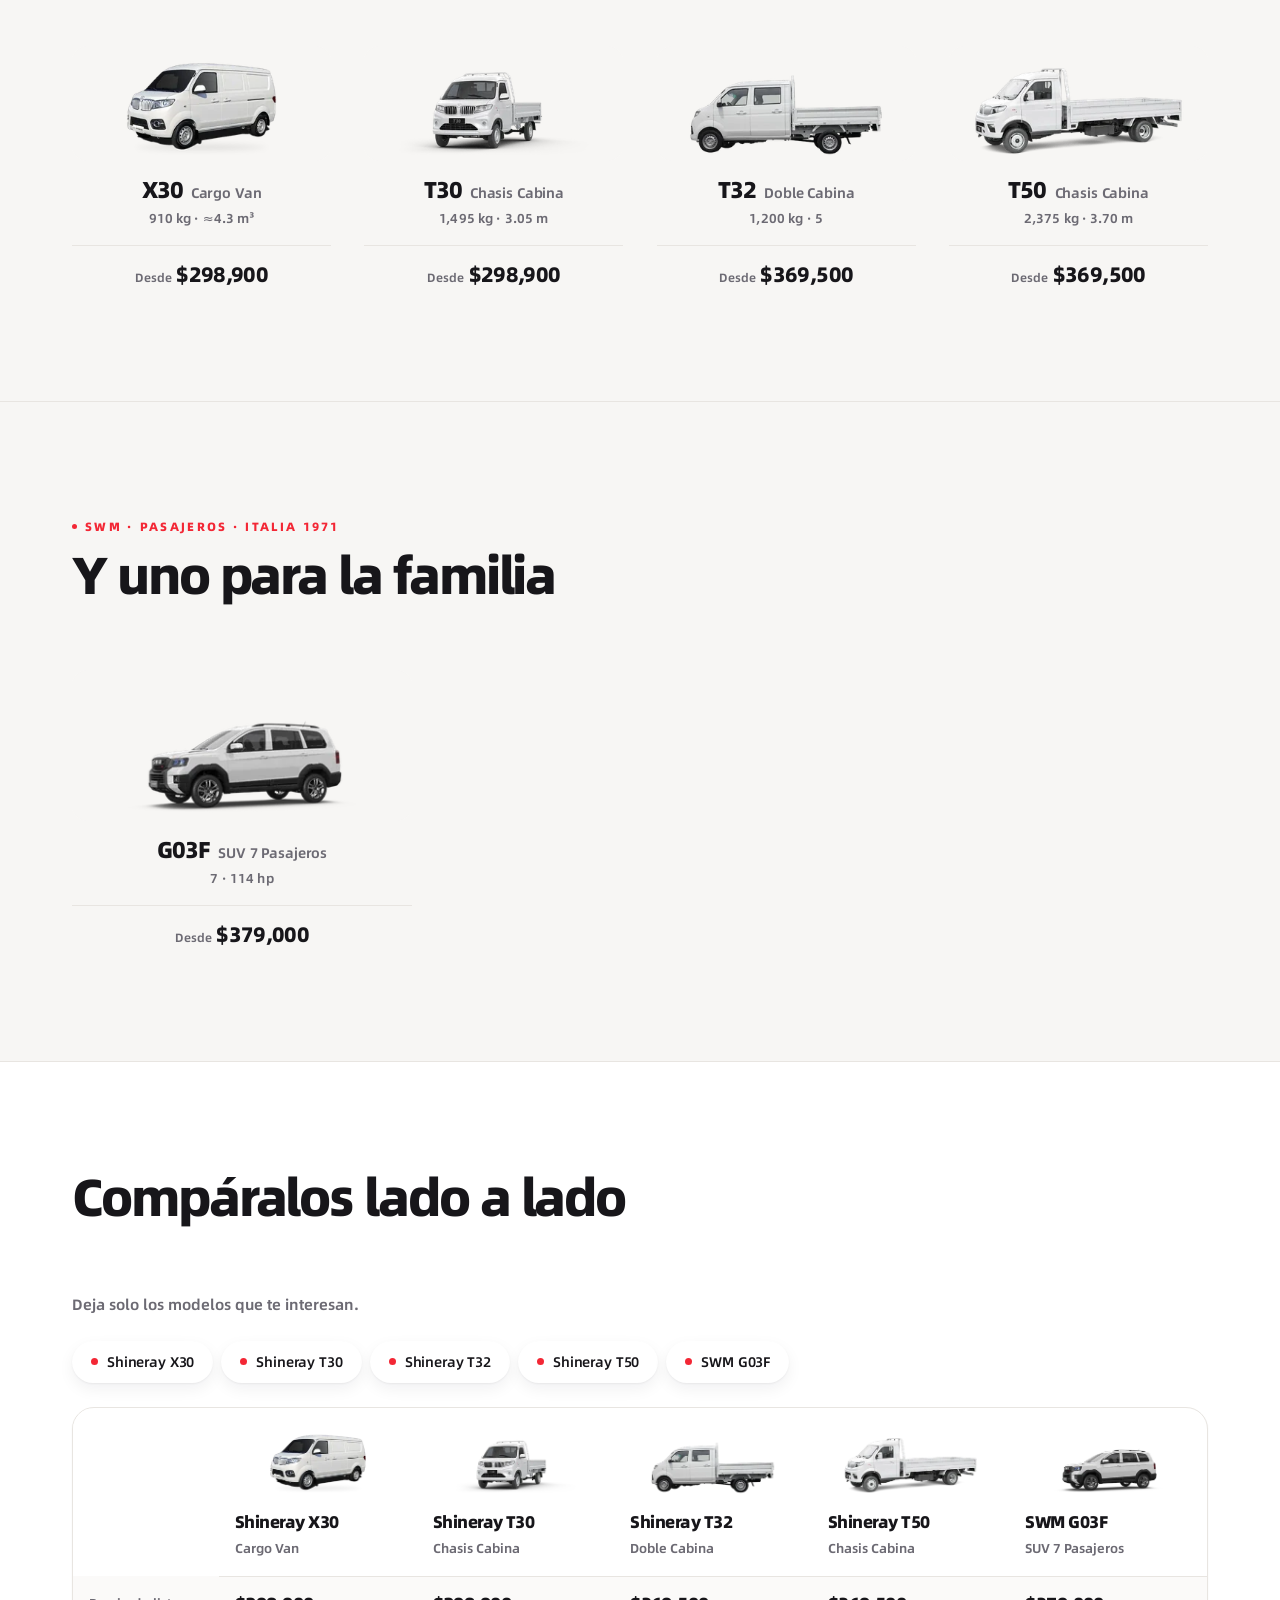
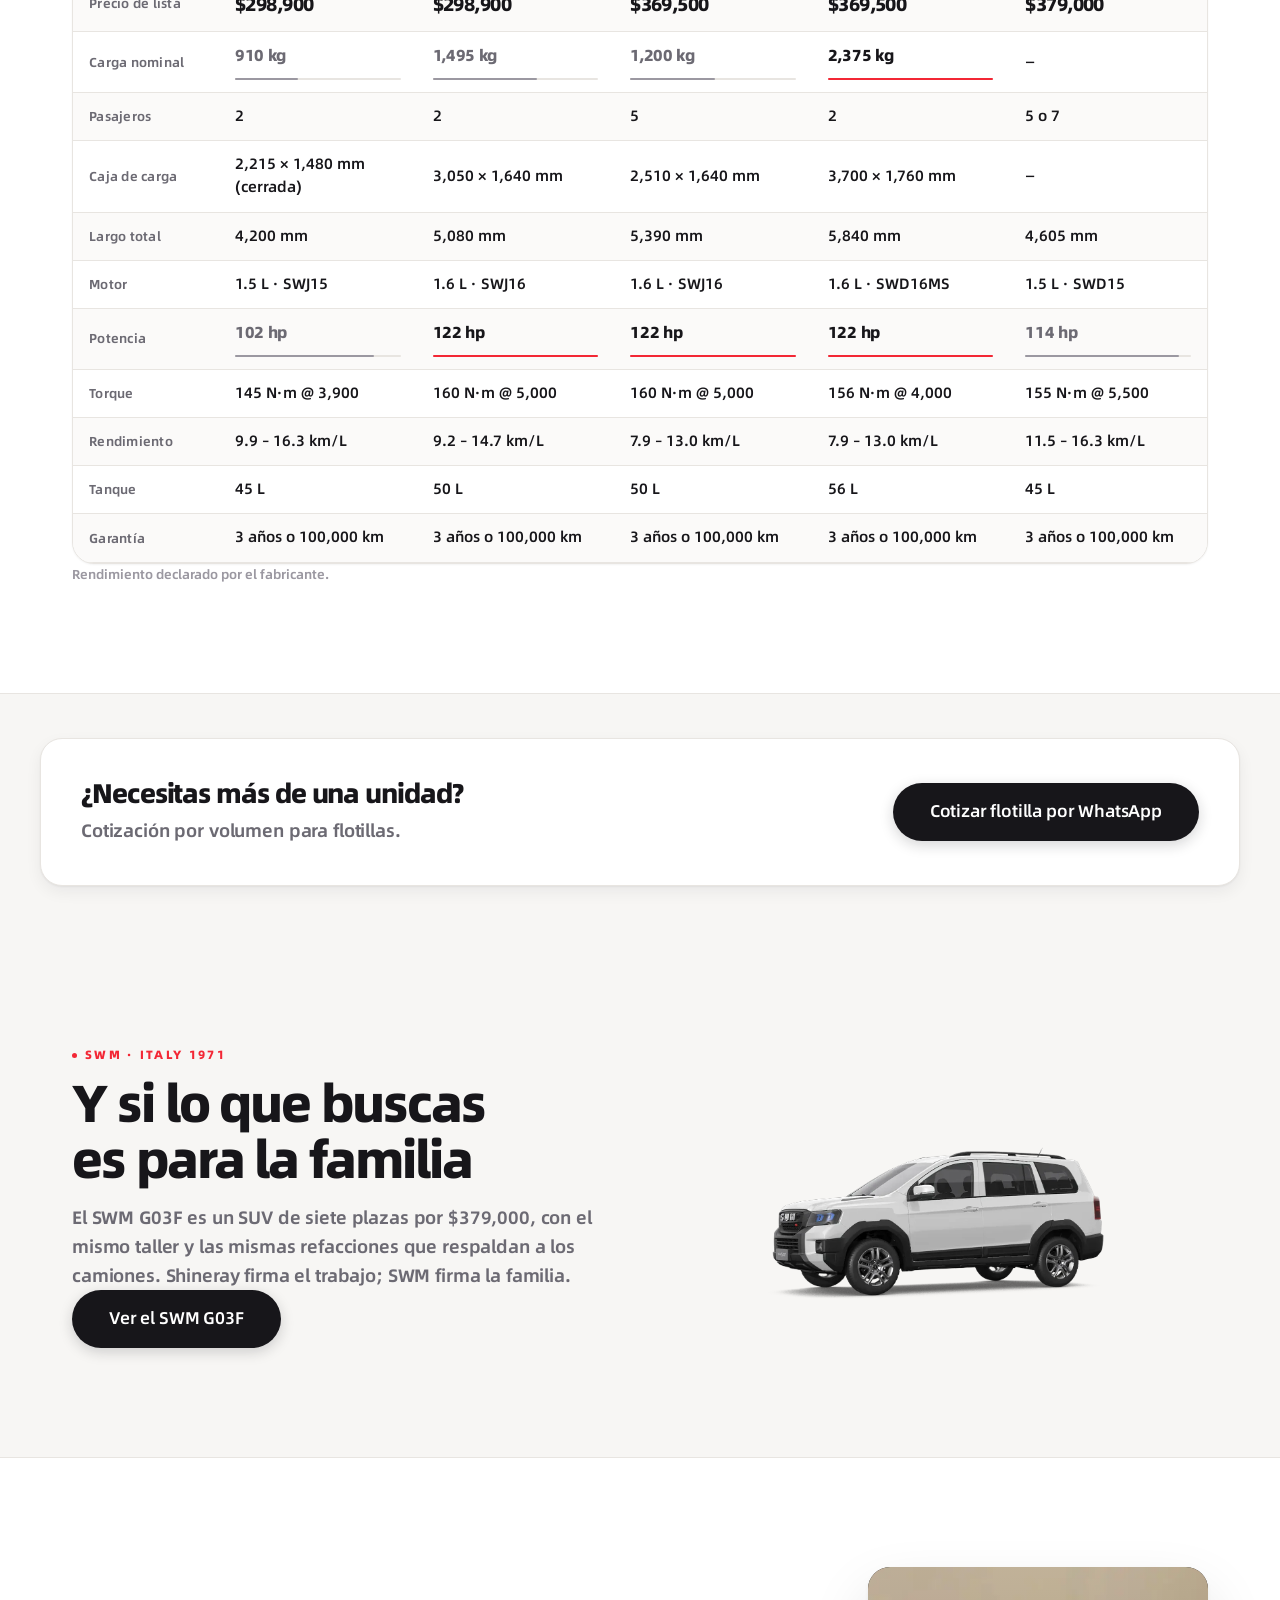
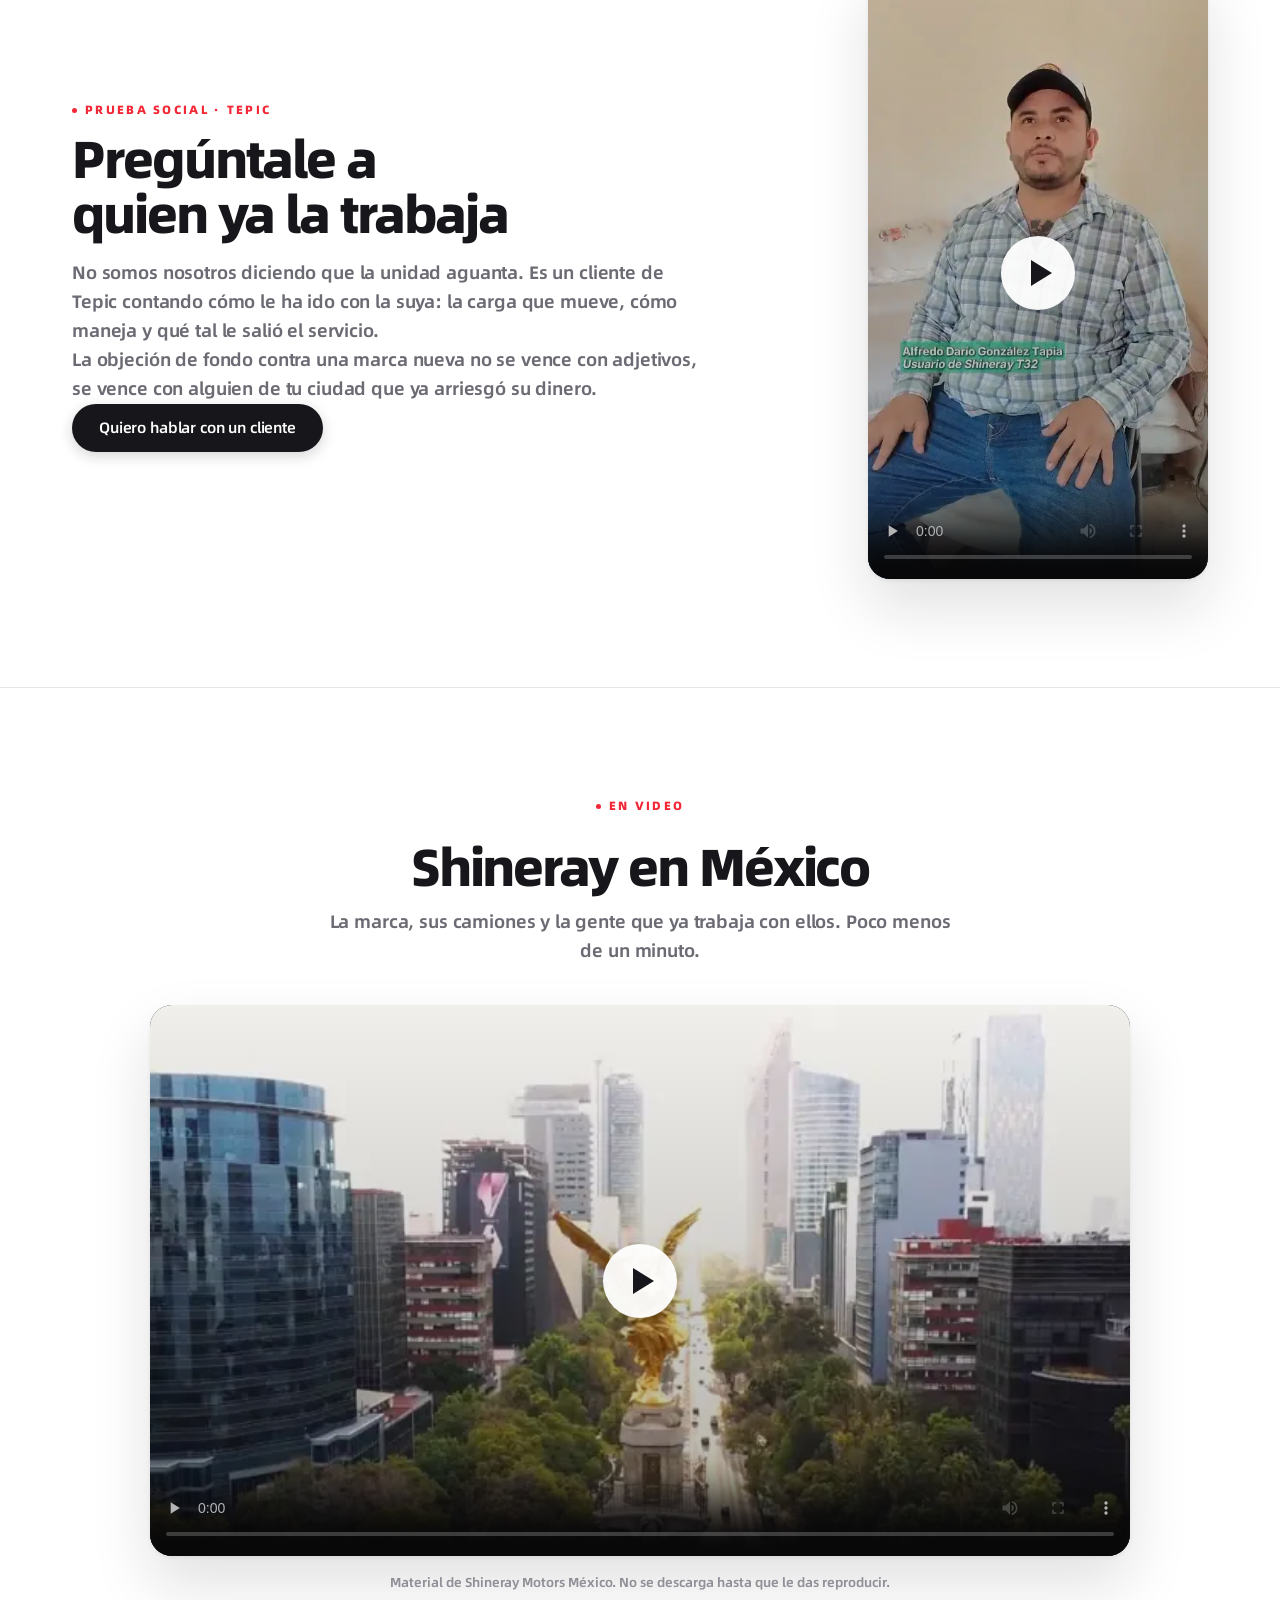
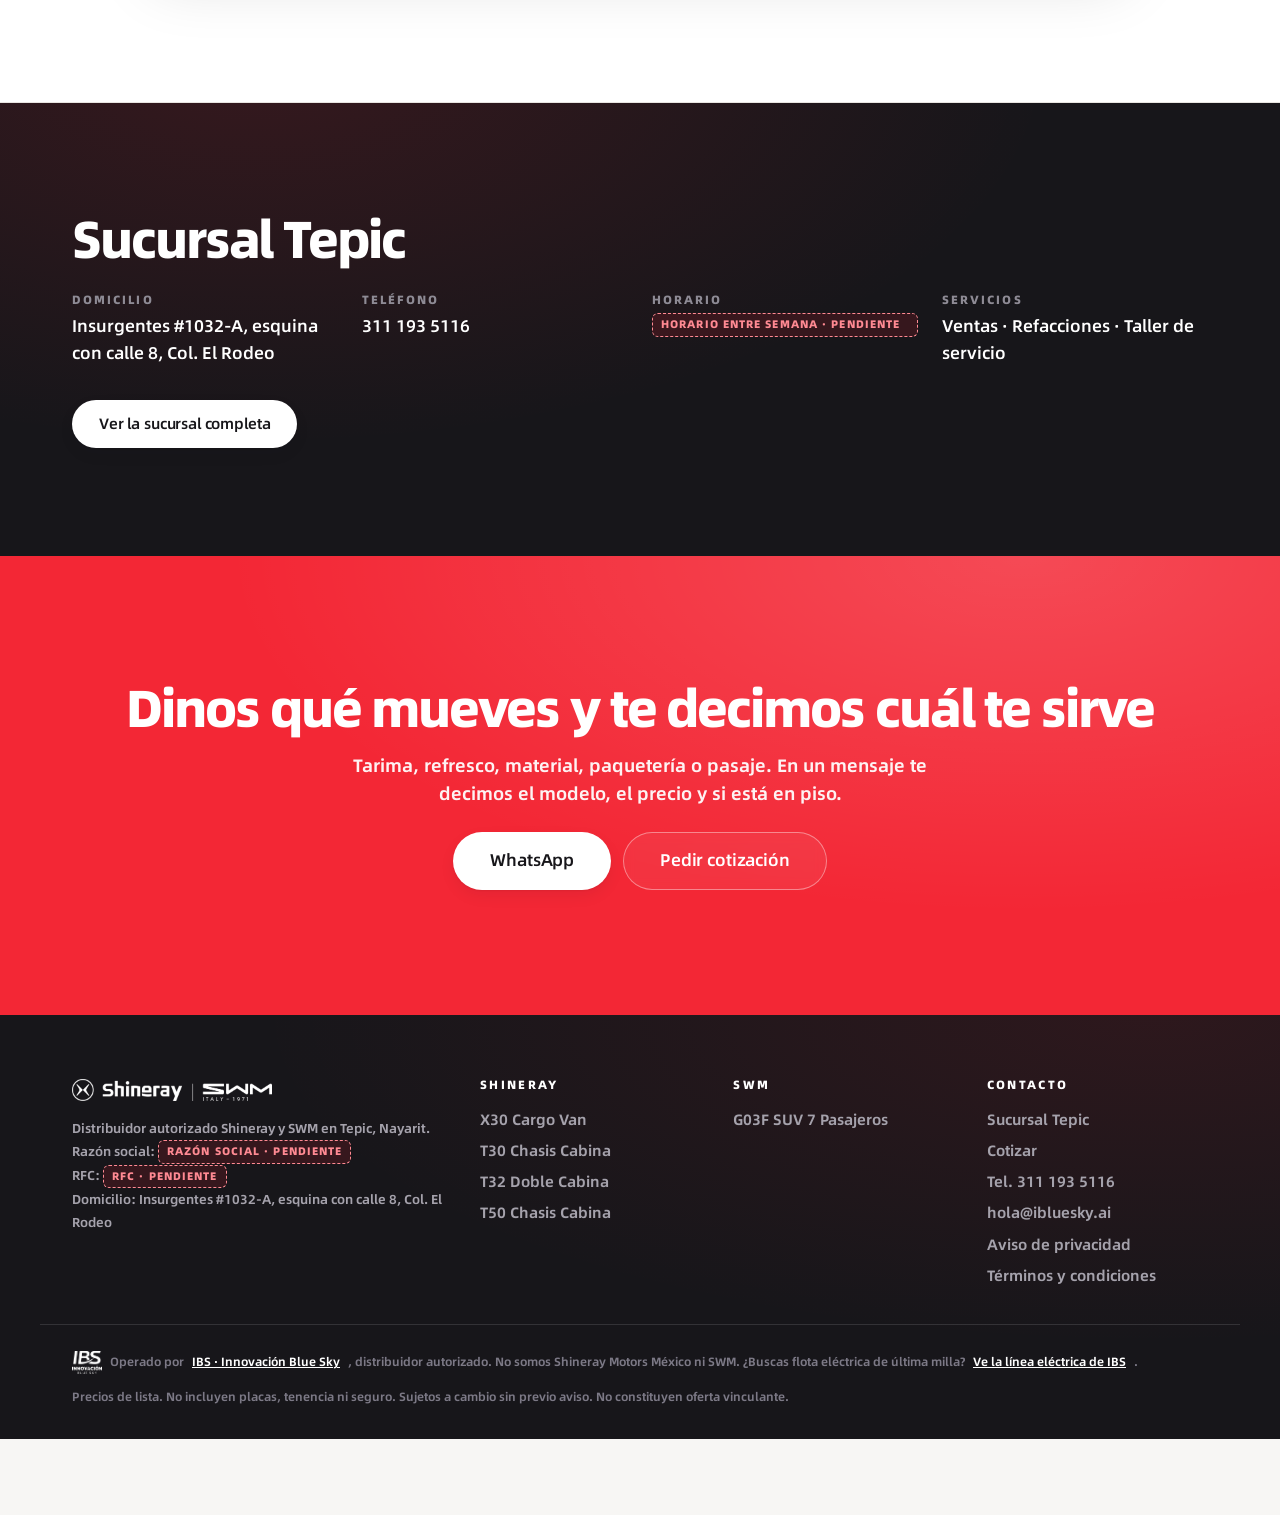
==== commit 7c2f1445: "Actualiza sitio Shineray Tepic" ====
--- a/index.html
+++ b/index.html
@@ -7,7 +7,7 @@
 <meta name="description" content="Distribuidor autorizado Shineray y SWM en Tepic, Nayarit. Camiones de carga T30, T32, T50, van X30 y SUV SWM G03F con precio publicado, ficha técnica, garantía de 3 años o 100,000 km y taller propio.">
 <meta name="robots" content="index,follow,max-image-preview:large">
 <link rel="canonical" href="https://shineray-tepic.ibluesky.ai/">
-<meta name="theme-color" content="#3E3A39">
+<meta name="theme-color" content="#17161A">
 <meta name="geo.region" content="MX-NAY"><meta name="geo.placename" content="Tepic, Nayarit">
 <meta property="og:type" content="website"><meta property="og:locale" content="es_MX">
 <meta property="og:site_name" content="Shineray Tepic">
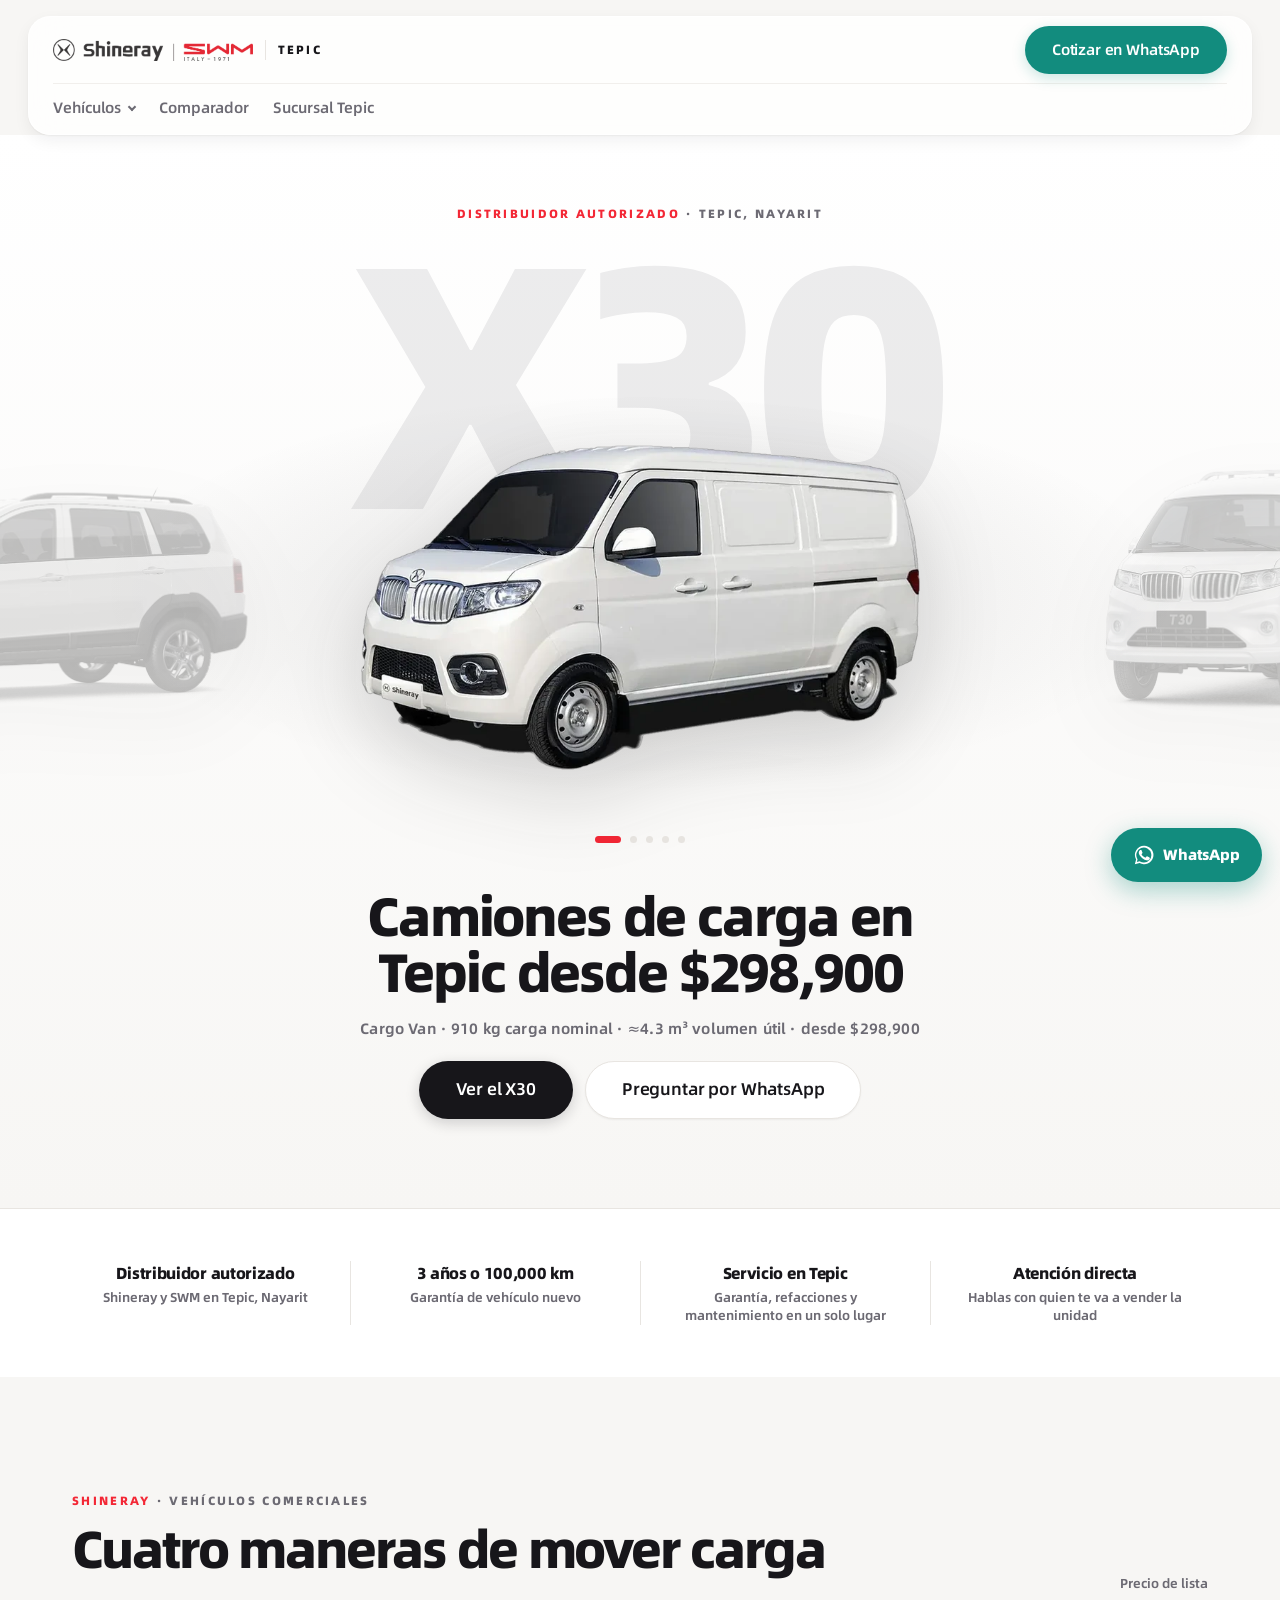
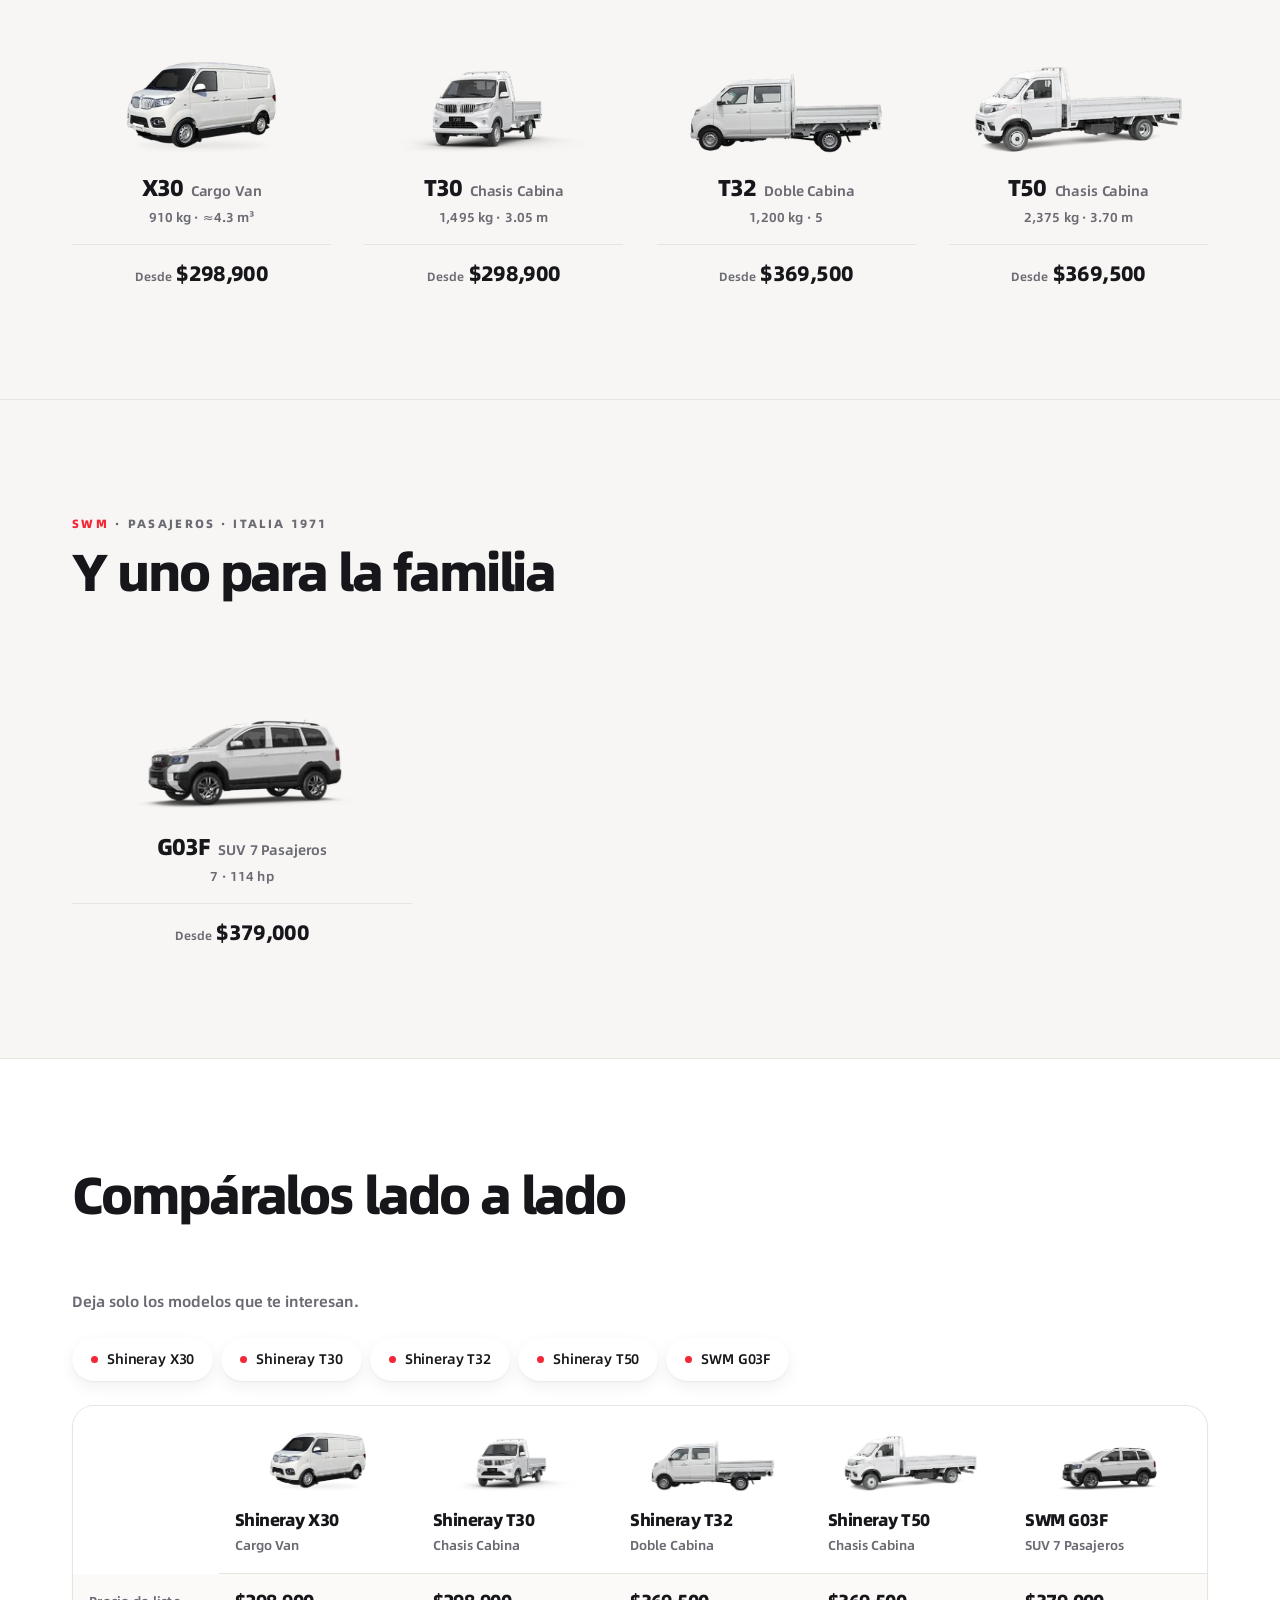
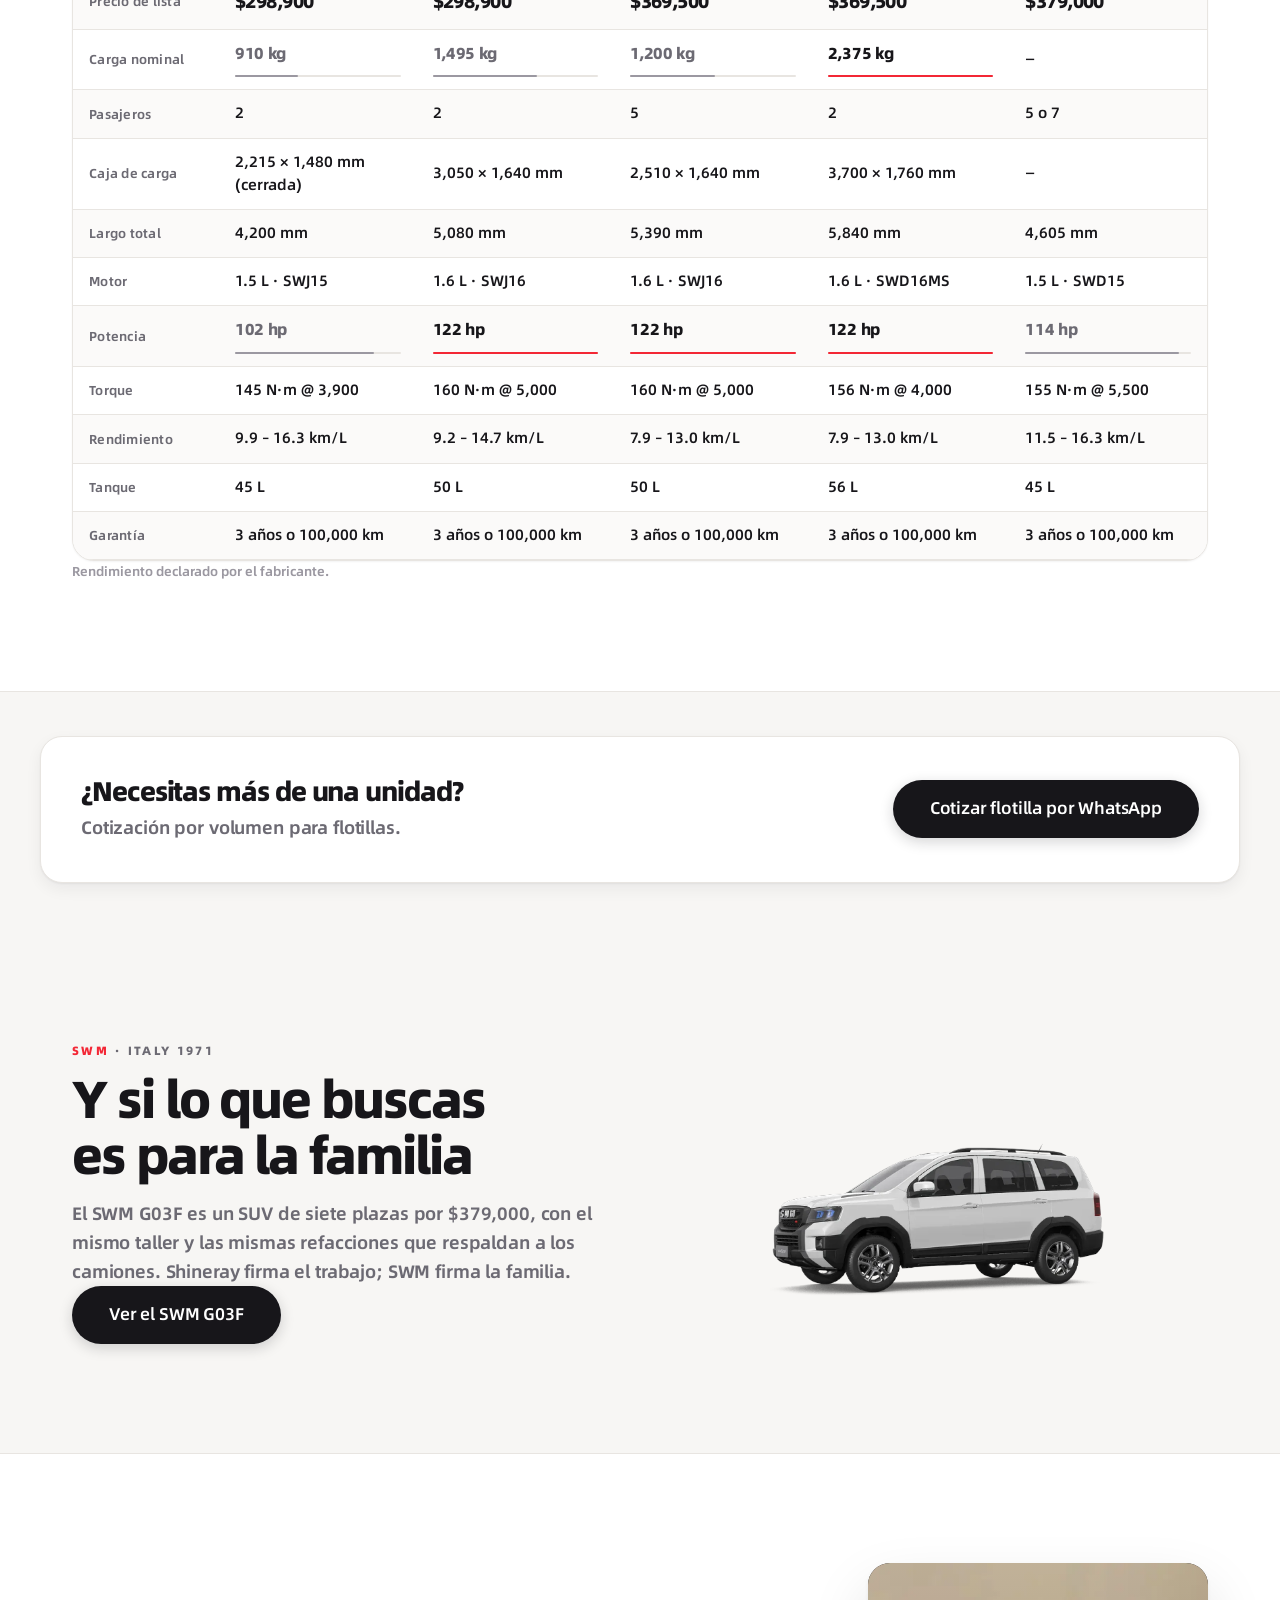
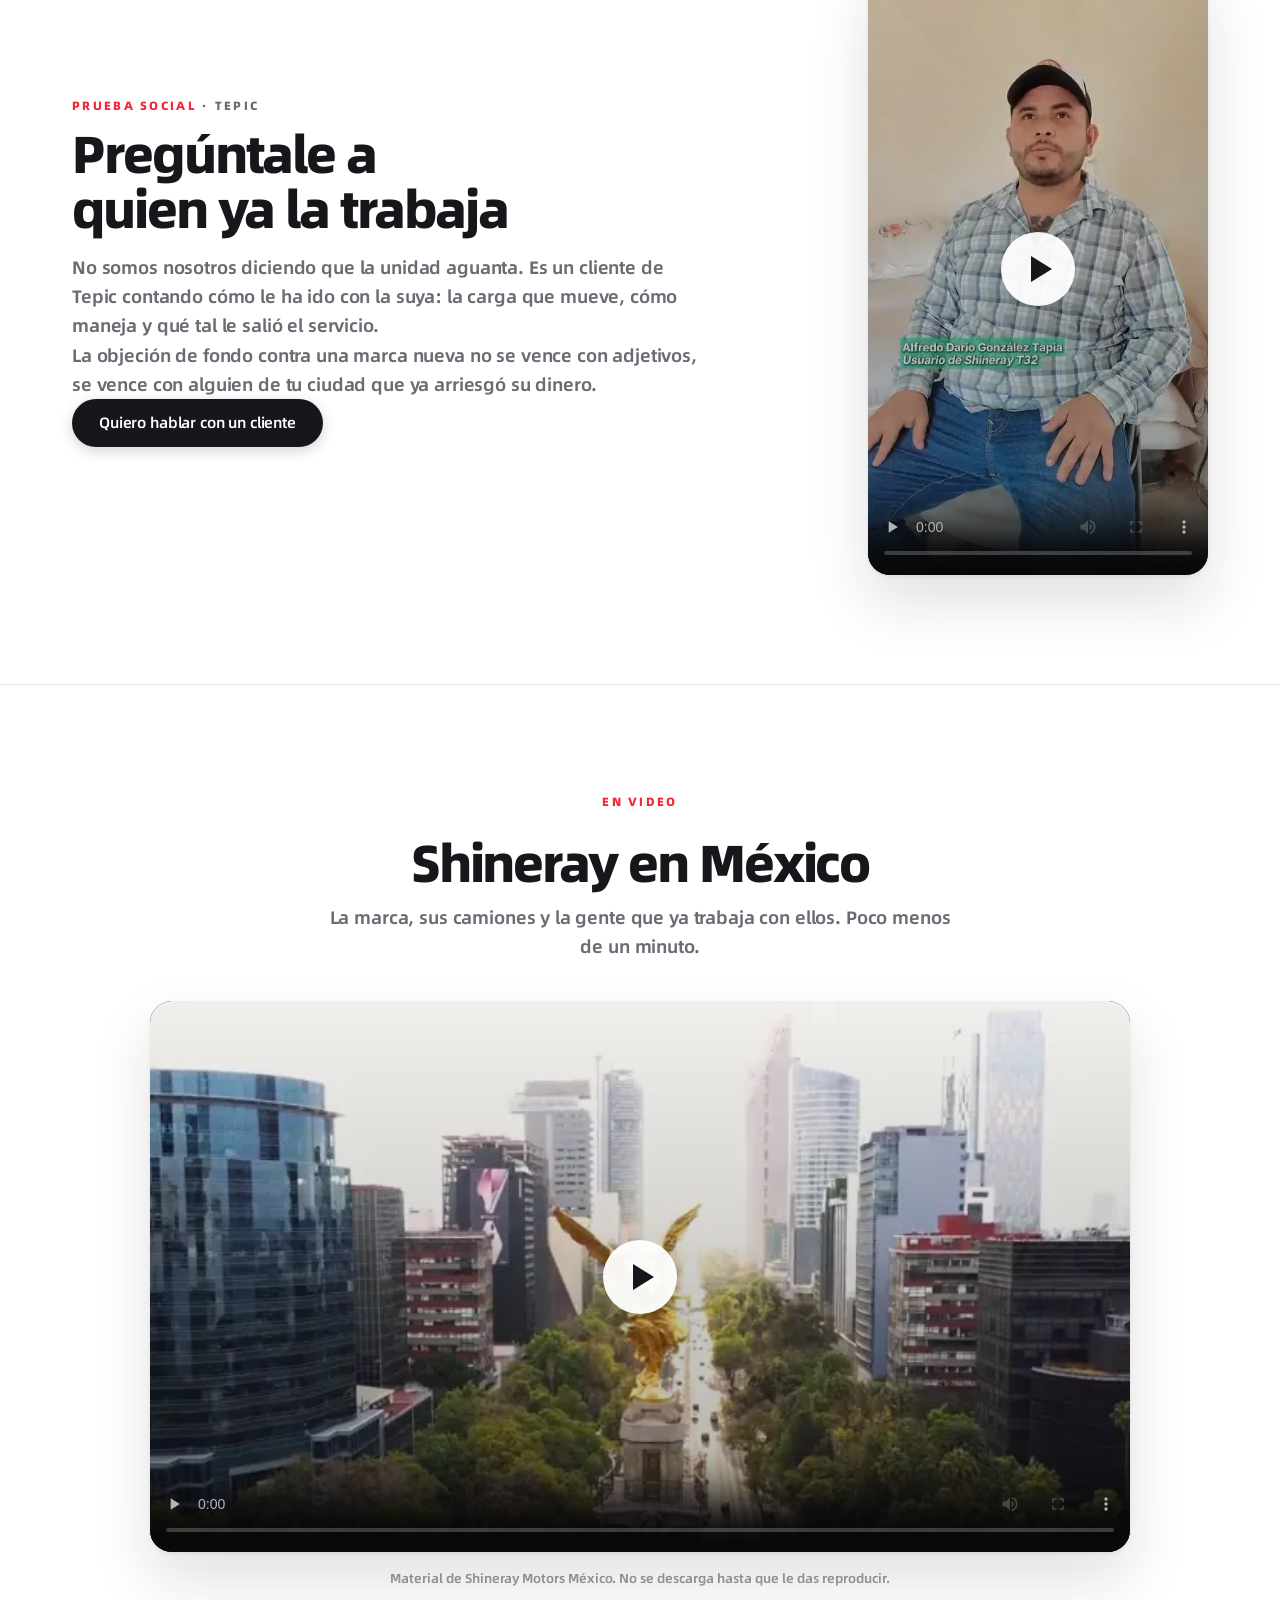
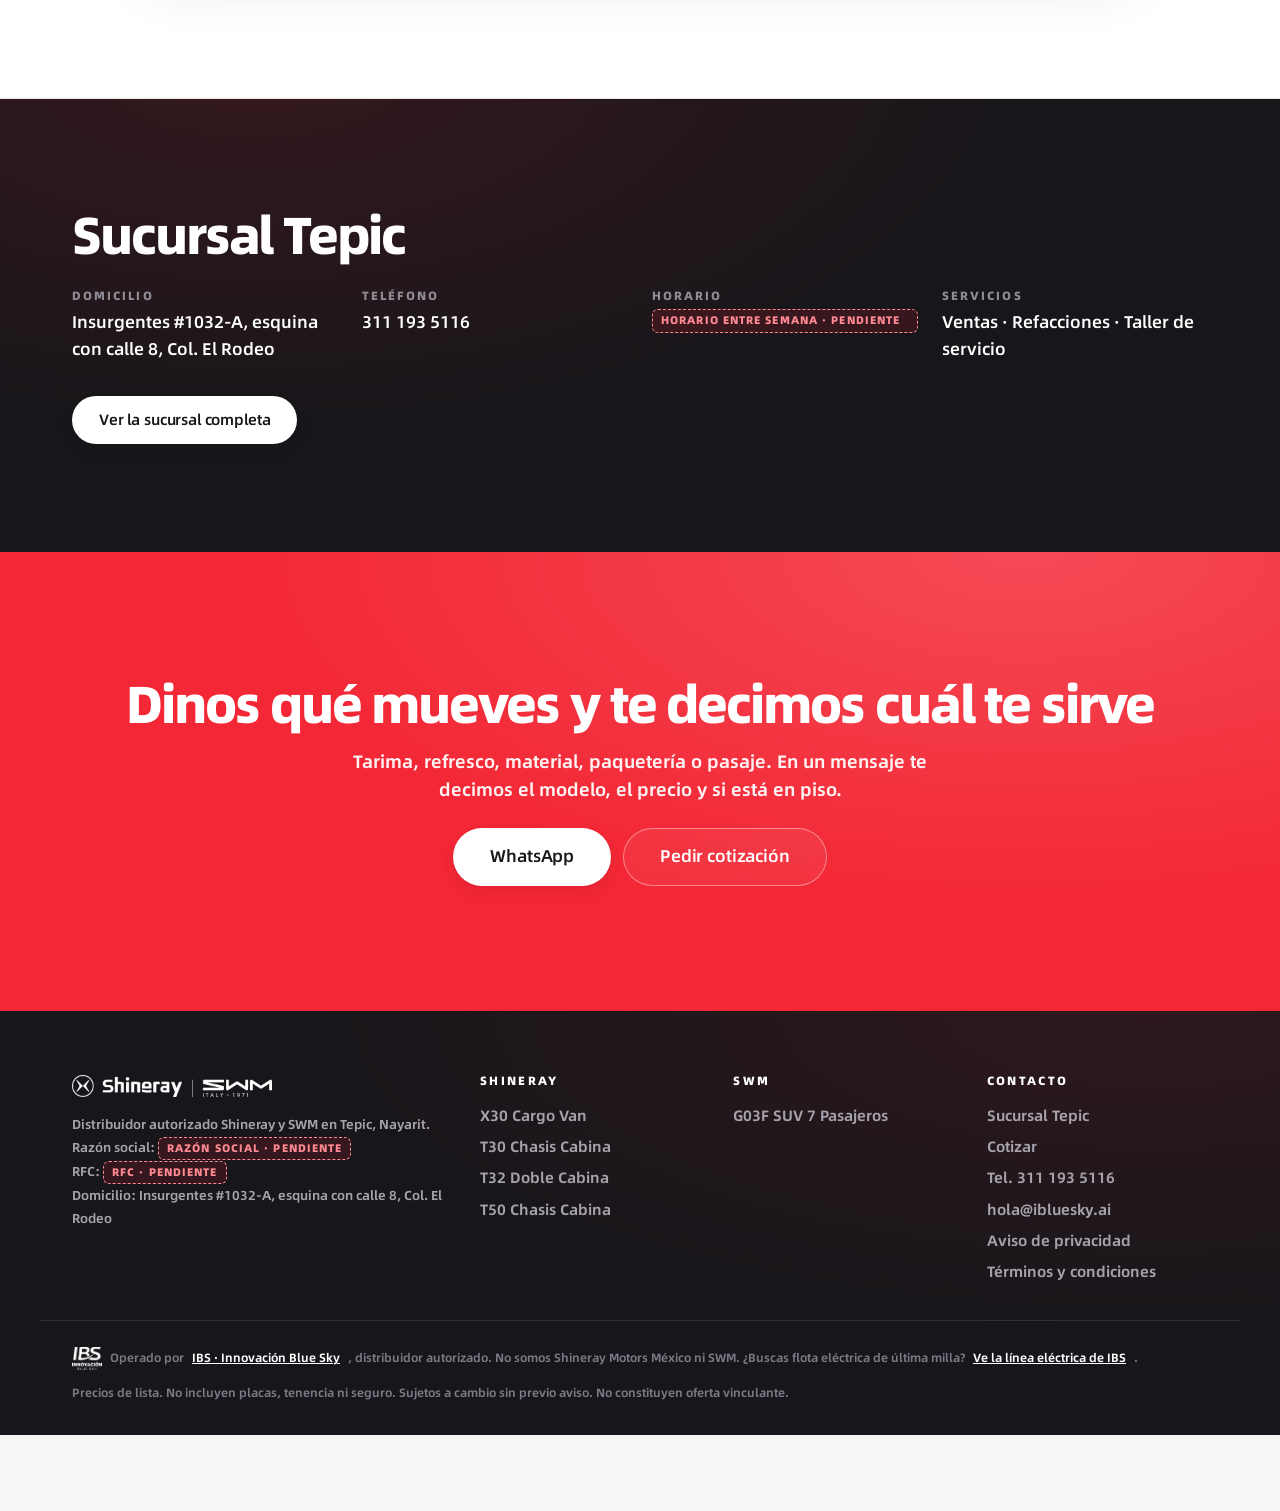
==== commit 0a6b314b: "Actualiza sitio Shineray Tepic" ====
--- a/index.html
+++ b/index.html
@@ -23,7 +23,7 @@
 <meta name="twitter:image" content="https://shineray-tepic.ibluesky.ai/assets/og/inicio.jpg">
 <link rel="preload" href="assets/fonts/sr-600.woff2" as="font" type="font/woff2" crossorigin>
 <link rel="preload" as="image" href="assets/models/x30/hero.webp" fetchpriority="high">
-<link rel="stylesheet" href="assets/site.css?v=33188a97">
+<link rel="stylesheet" href="assets/site.css?v=5b5c173b">
 <link rel="icon" type="image/png" sizes="32x32" href="assets/brand/favicon-32.png">
 <link rel="icon" type="image/png" sizes="192x192" href="assets/brand/favicon-192.png">
 <link rel="apple-touch-icon" href="apple-touch-icon.png">
@@ -90,7 +90,7 @@
 </div></header>
 <main id="main">
 <section class="hero-h"><div class="wrap">
- <div class="stage-head"><div class="eyebrow">Distribuidor autorizado · Tepic, Nayarit</div></div>
+ <div class="stage-head"><div class="eyebrow">Distribuidor autorizado<span>· Tepic, Nayarit</span></div></div>
  <div class="stage hero-car" id="heroCar">
    <span class="stage-word" data-hero-word aria-hidden="true">X30</span>
    <div class="stage-veh"><img class="hv is-cur" src="assets/models/x30/hero.webp" alt="Shineray X30 cargo van, tres cuartos frontal" width="1600" height="709" fetchpriority="high" decoding="async"><img class="hv is-next" src="assets/models/t30/hero.webp" alt="Shineray T30 chasis cabina, tres cuartos frontal" width="1600" height="709" fetchpriority="low" decoding="async"><img class="hv" src="assets/models/t32/hero.webp" alt="Shineray T32 doble cabina, tres cuartos frontal" width="1600" height="709" loading="lazy" fetchpriority="low" decoding="async"><img class="hv" src="assets/models/t50/hero.webp" alt="Shineray T50 chasis cabina con plataforma, tres cuartos frontal" width="1600" height="709" loading="lazy" fetchpriority="low" decoding="async"><img class="hv is-prev" src="assets/models/g03f/hero.webp" alt="SWM G03F SUV blanco, tres cuartos frontal" width="1600" height="709" fetchpriority="low" decoding="async"></div>
@@ -120,7 +120,7 @@
 
 <section class="sec" id="modelos" aria-labelledby="h-mod"><div class="wrap">
   <div class="sec-head">
-    <div><div class="eyebrow">Shineray · Vehículos comerciales</div>
+    <div><div class="eyebrow">Shineray<span>· Vehículos comerciales</span></div>
       <h2 id="h-mod">Cuatro maneras de mover carga</h2></div>
     <span class="sec-note">Precio de lista</span>
   </div>
@@ -158,7 +158,7 @@
 
 <section class="sec" aria-labelledby="h-swmcat"><div class="wrap">
   <div class="sec-head">
-    <div><div class="eyebrow">SWM · Pasajeros · Italia 1971</div>
+    <div><div class="eyebrow">SWM<span>· Pasajeros · Italia 1971</span></div>
       <h2 id="h-swmcat">Y uno para la familia</h2></div>
   </div>
   <div class="cards cards-one"><a class="card" href="modelos/suv/g03f/">
@@ -188,7 +188,7 @@
 
 <section class="sec" aria-labelledby="h-swm"><div class="wrap cols2 swm-row">
   <div>
-    <div class="eyebrow">SWM · Italy 1971</div>
+    <div class="eyebrow">SWM<span>· Italy 1971</span></div>
     <h2 id="h-swm">Y si lo que buscas es para la familia</h2>
     <p class="lede">El SWM G03F es un SUV de siete plazas por $379,000, con el mismo taller y las mismas refacciones que respaldan a los camiones. Shineray firma el trabajo; SWM firma la familia.</p>
     <a class="btn btn-dark btn-lg" href="modelos/suv/g03f/">Ver el SWM G03F</a>
@@ -199,7 +199,7 @@
 <section class="sec sec-testi" aria-labelledby="h-testi"><div class="wrap">
   <div class="testi-grid">
     <div>
-      <div class="eyebrow">Prueba social · Tepic</div>
+      <div class="eyebrow">Prueba social<span>· Tepic</span></div>
       <h2 id="h-testi">Pregúntale a quien ya la trabaja</h2>
       <p class="lede">No somos nosotros diciendo que la unidad aguanta. Es un cliente de Tepic contando cómo le ha ido con la suya: la carga que mueve, cómo maneja y qué tal le salió el servicio.</p>
       <p class="lede">La objeción de fondo contra una marca nueva no se vence con adjetivos, se vence con alguien de tu ciudad que ya arriesgó su dinero.</p>
@@ -282,5 +282,5 @@
   <svg viewBox="0 0 24 24" width="22" height="22" aria-hidden="true"><path fill="currentColor" d="M17.5 14.4c-.3-.2-1.7-.9-2-1-.3-.1-.5-.2-.7.1s-.8 1-.9 1.2c-.2.2-.3.2-.6.1-.3-.2-1.2-.5-2.3-1.4-.9-.8-1.4-1.7-1.6-2s0-.4.1-.6l.5-.5c.1-.2.2-.3.3-.5s0-.4 0-.5c0-.2-.7-1.6-.9-2.2-.2-.6-.5-.5-.7-.5h-.6c-.2 0-.5.1-.8.4-.3.3-1 1-1 2.5s1.1 2.9 1.2 3.1c.2.2 2.1 3.2 5.1 4.5.7.3 1.3.5 1.7.6.7.2 1.4.2 1.9.1.6-.1 1.7-.7 2-1.4.2-.7.2-1.2.2-1.4-.1-.1-.3-.2-.6-.3z"/><path fill="currentColor" d="M12 2a10 10 0 0 0-8.6 15L2 22l5.2-1.4A10 10 0 1 0 12 2zm0 18.2c-1.6 0-3.1-.4-4.4-1.2l-.3-.2-3.1.8.8-3-.2-.3A8.2 8.2 0 1 1 12 20.2z"/></svg>
   <span>WhatsApp</span>
 </a>
-<script src="assets/site.js?v=33188a97" defer></script>
+<script src="assets/site.js?v=5b5c173b" defer></script>
 </body></html>
--- a/assets/site.css
+++ b/assets/site.css
@@ -207,9 +207,12 @@
 @media(prefers-reduced-motion:reduce){.hero-car .hv{transition:none}}
 
 /* microetiqueta */
+/* Dos tonos: lo que va antes del «·» en rojo, el resto en gris.
+   La marca o la afirmación pesan; el lugar o la categoría acompañan. */
 .eyebrow{font-size:11.5px;font-weight:800;letter-spacing:.2em;text-transform:uppercase;color:var(--red);
- display:inline-flex;align-items:center;gap:var(--s2)}
-.eyebrow::before{content:"";width:5px;height:5px;border-radius:50%;background:currentColor;flex:none}
+ display:inline-flex;align-items:baseline;gap:.55em;flex-wrap:wrap;justify-content:center}
+.eyebrow span{color:var(--ink-2)}
+.sec-dark .eyebrow span,.sec-red .eyebrow span{color:rgba(255,255,255,.62)}
 .lede{color:var(--ink-2);font-size:18px;line-height:1.62;max-width:58ch;letter-spacing:-.008em}
 .cta-row{display:flex;gap:var(--s3);flex-wrap:wrap;margin-top:var(--s1)}
 
@@ -703,23 +706,3 @@
 /* Ajustes hechos desde el editor visual.
    Se escriben solos al pulsar «Guardar».
    Puedes borrar cualquier bloque a mano si te arrepientes. */
-
-section.hero-h.reveal:nth-child(1) > div.wrap > div.hero-tabs:nth-child(4) > button.hero-tab:nth-child(1) {
-  display: none !important;
-}
-
-main:nth-child(3) > section.hero-h.reveal:nth-child(1) > div.wrap > div.hero-tabs:nth-child(4) {
-  display: none !important;
-}
-
-div.wrap > div.sec-head:nth-child(1) > span.sec-note:nth-child(2) > span.pend {
-  display: none !important;
-}
-
-section.sec.reveal:nth-child(3) > div.wrap > div.sec-head:nth-child(1) > span.sec-note:nth-child(2) {
-  text-align: right !important;
-}
-
-section.sec.sec-alt:nth-child(5) > div.wrap > div.sec-head:nth-child(1) > span.sec-note:nth-child(2) {
-  display: none !important;
-}
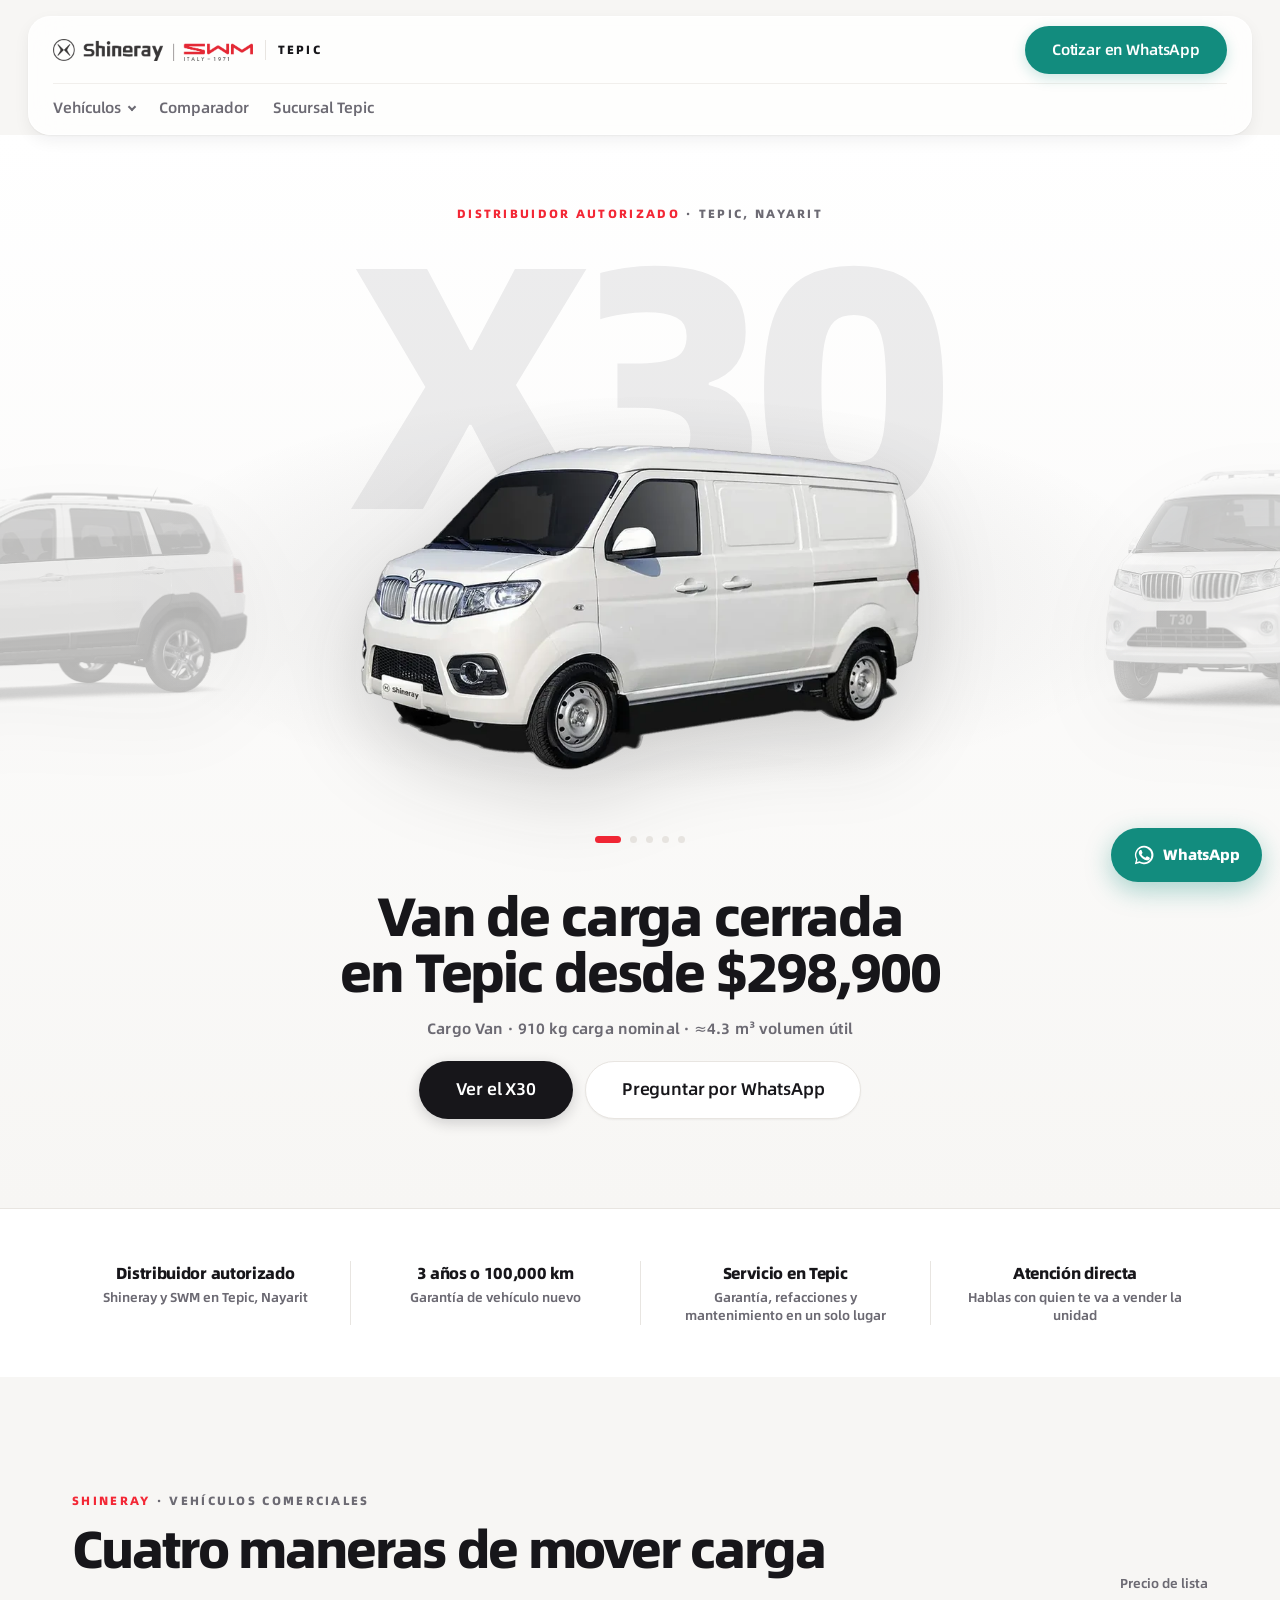
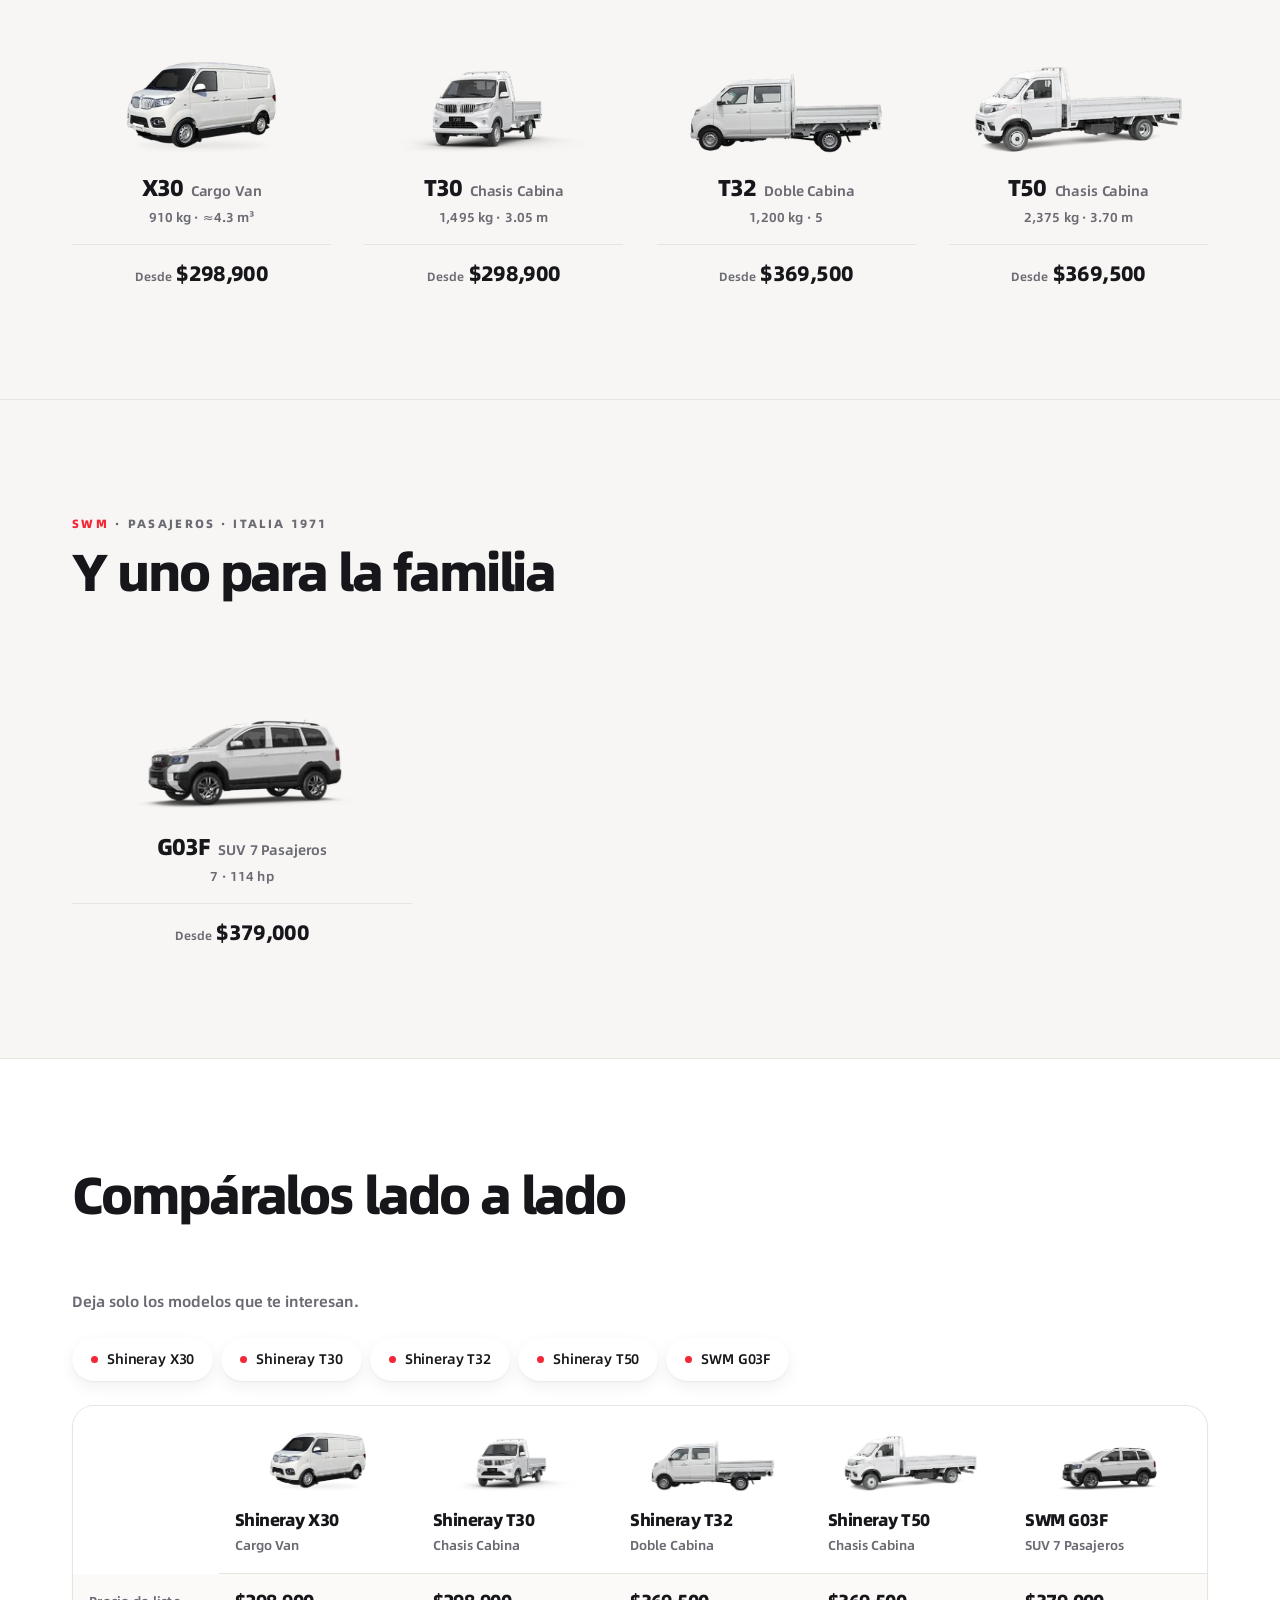
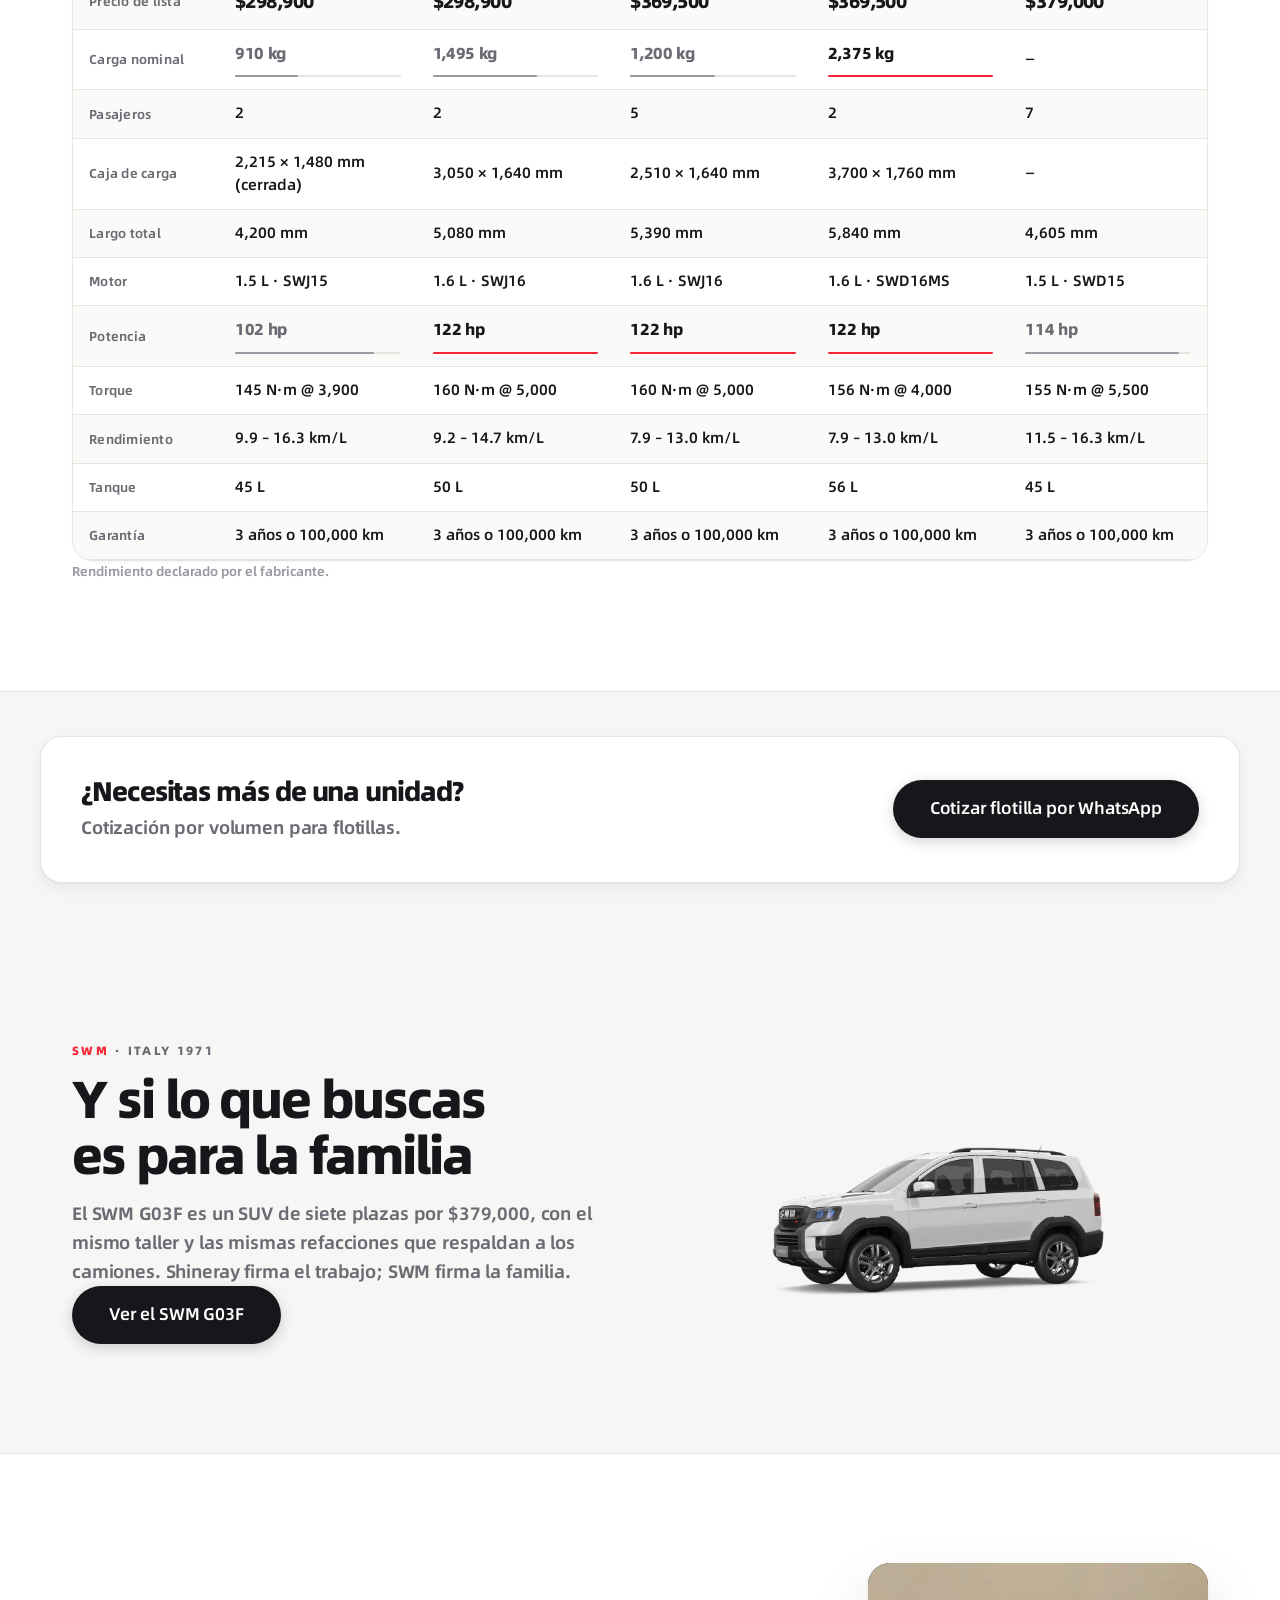
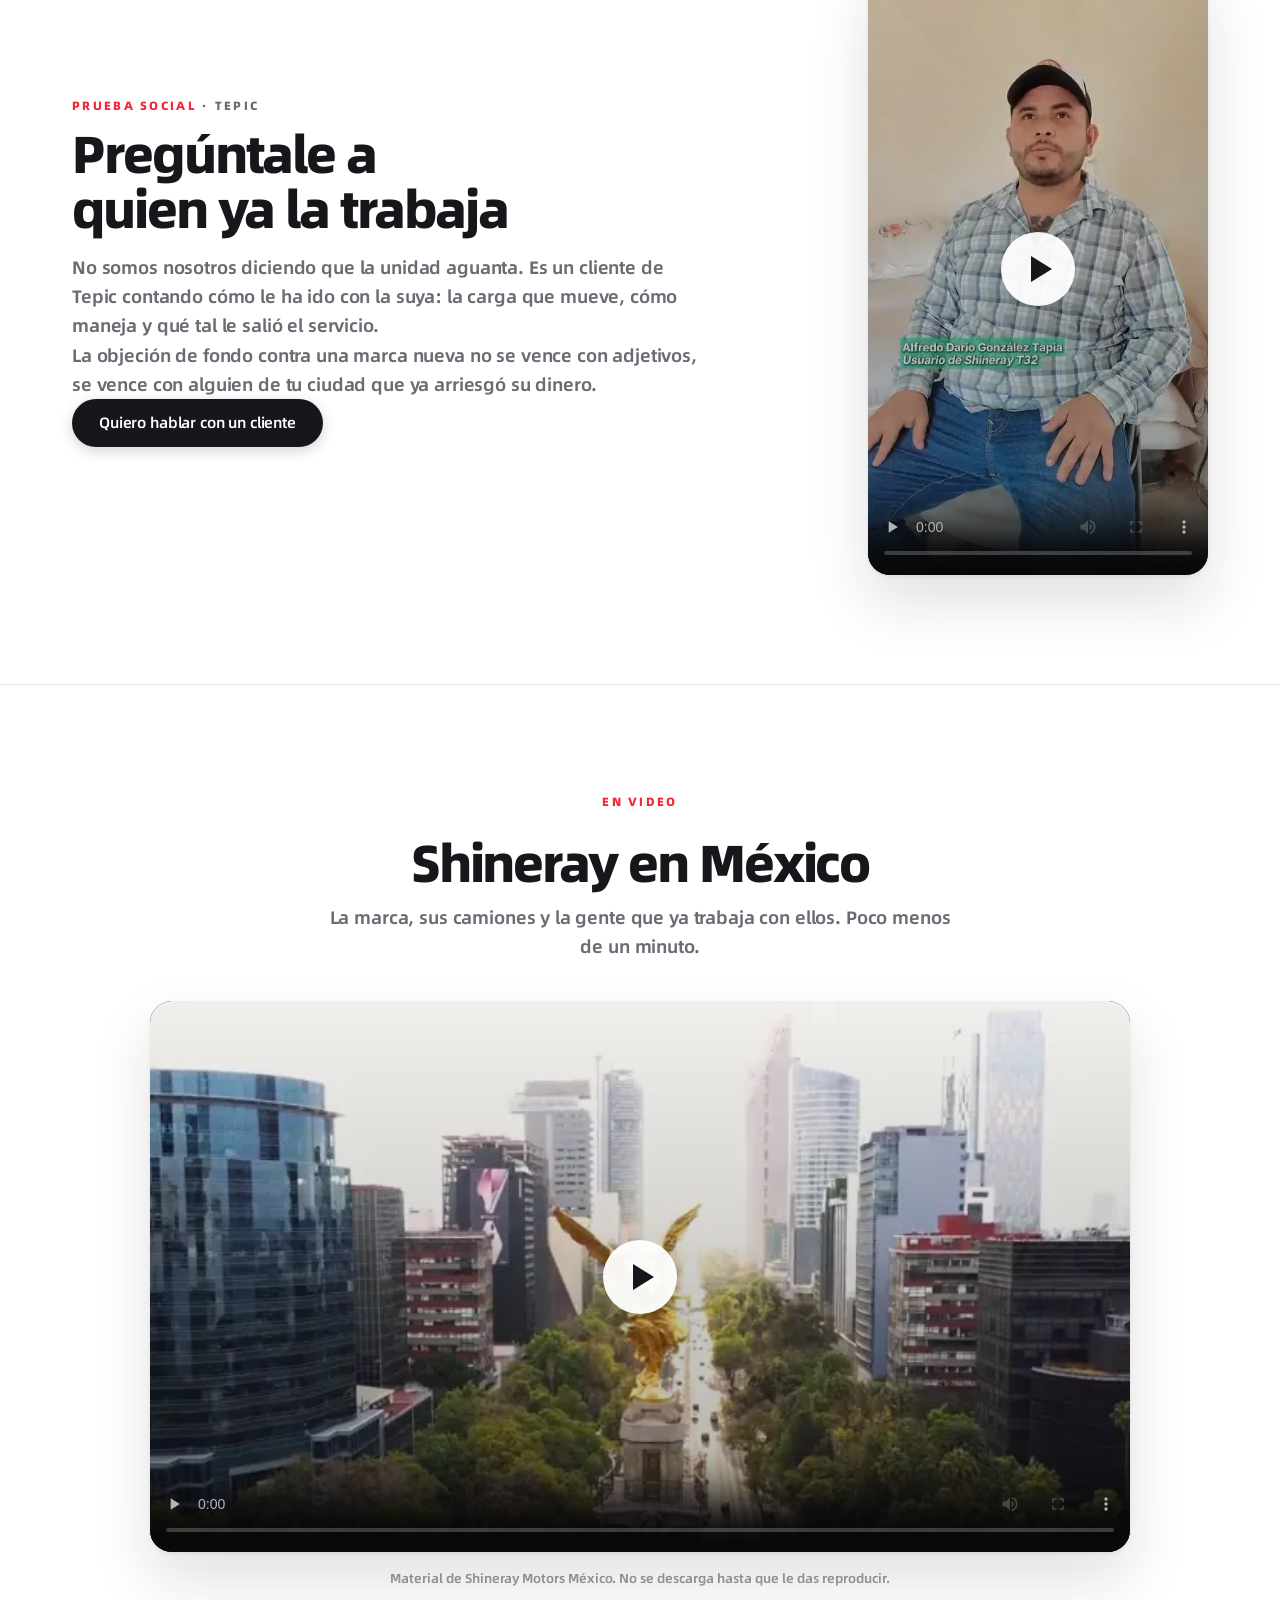
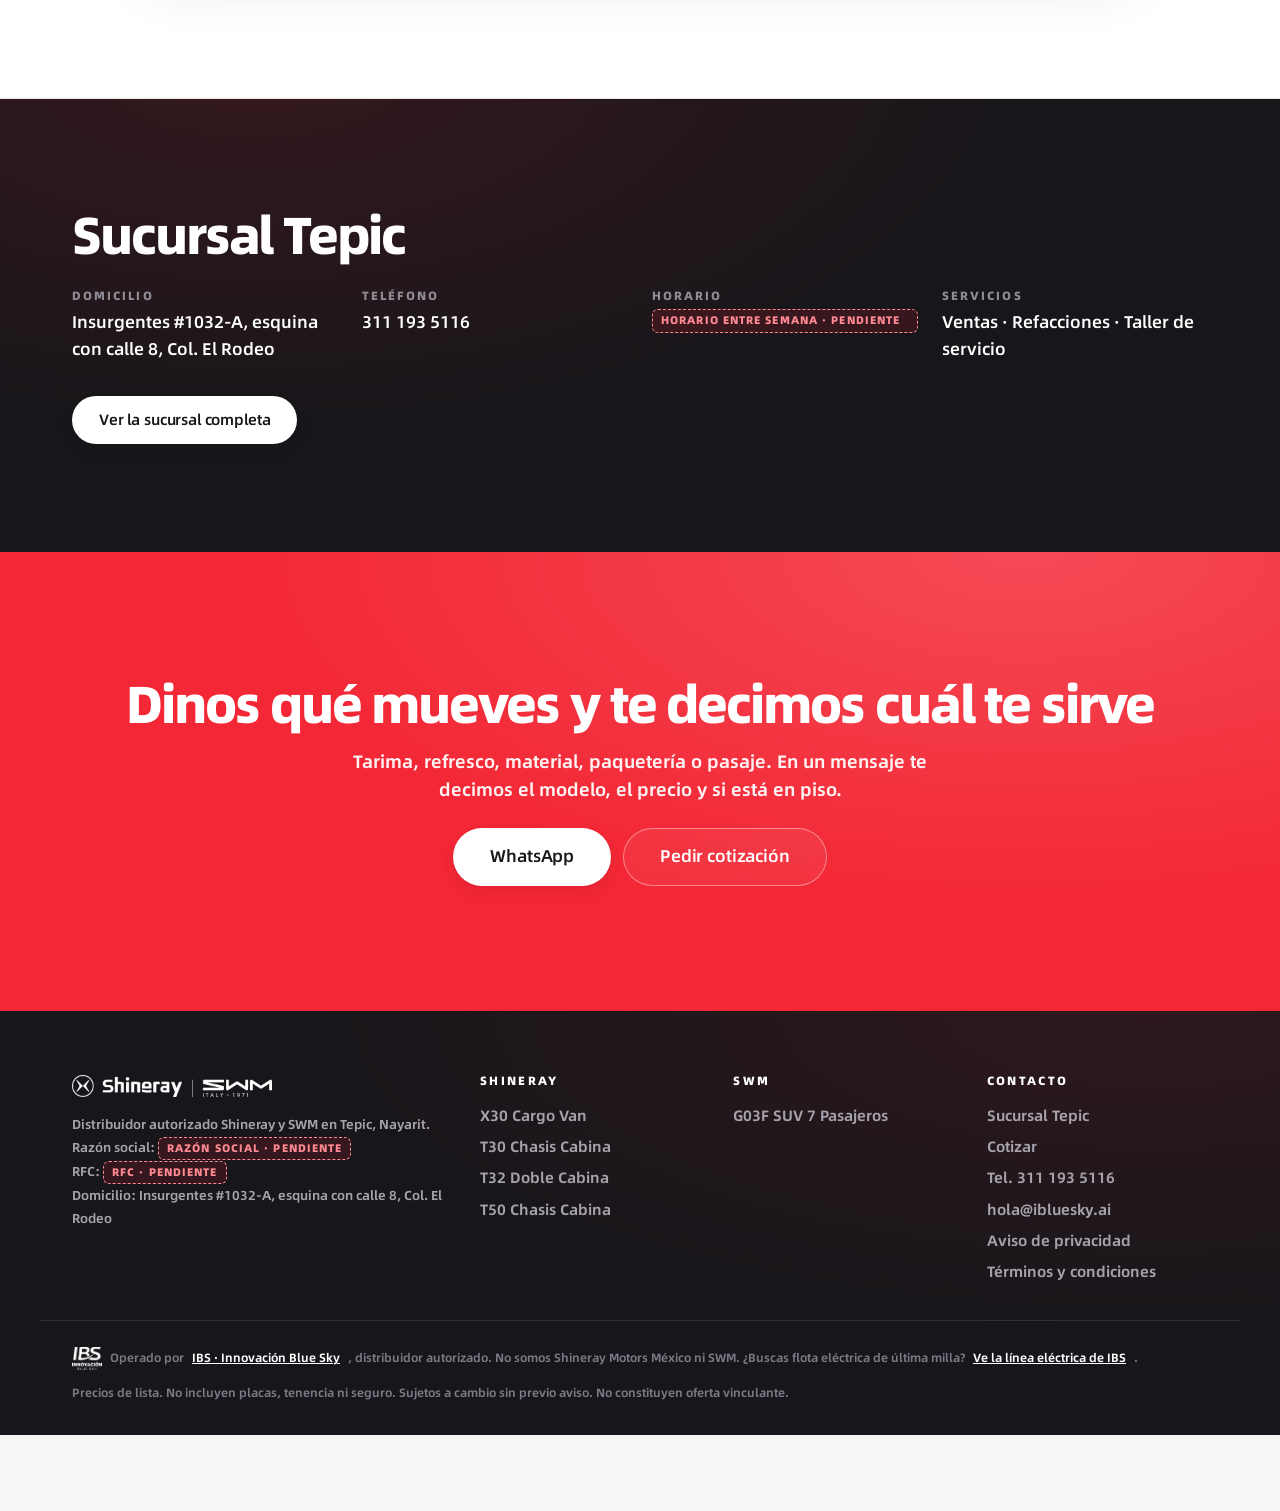
==== commit d915b70e: "Actualiza sitio Shineray Tepic" ====
--- a/index.html
+++ b/index.html
@@ -23,7 +23,7 @@
 <meta name="twitter:image" content="https://shineray-tepic.ibluesky.ai/assets/og/inicio.jpg">
 <link rel="preload" href="assets/fonts/sr-600.woff2" as="font" type="font/woff2" crossorigin>
 <link rel="preload" as="image" href="assets/models/x30/hero.webp" fetchpriority="high">
-<link rel="stylesheet" href="assets/site.css?v=5b5c173b">
+<link rel="stylesheet" href="assets/site.css?v=2eff147d">
 <link rel="icon" type="image/png" sizes="32x32" href="assets/brand/favicon-32.png">
 <link rel="icon" type="image/png" sizes="192x192" href="assets/brand/favicon-192.png">
 <link rel="apple-touch-icon" href="apple-touch-icon.png">
@@ -99,14 +99,14 @@
    <button class="hero-dot on" type="button" role="tab" aria-selected="true" aria-label="Shineray X30 — Cargo Van"></button><button class="hero-dot" type="button" role="tab" aria-selected="false" aria-label="Shineray T30 — Chasis Cabina"></button><button class="hero-dot" type="button" role="tab" aria-selected="false" aria-label="Shineray T32 — Doble Cabina"></button><button class="hero-dot" type="button" role="tab" aria-selected="false" aria-label="Shineray T50 — Chasis Cabina"></button><button class="hero-dot" type="button" role="tab" aria-selected="false" aria-label="SWM G03F — SUV 7 Pasajeros"></button>
  </div>
  <div class="stage-foot">
-   <h1>Camiones de carga en Tepic desde $298,900</h1>
+   <h1 data-hero-h1>Van de carga cerrada en Tepic desde $298,900</h1>
    <p class="stage-meta" data-hero-meta></p>
    <div class="cta-row cta-center">
      <a class="btn btn-ink btn-lg" data-hero-ficha href="modelos/comerciales/x30/">Ver el X30</a>
      <a class="btn btn-line btn-lg" href="https://wa.me/523111935116?text=Hola,%20vi%20su%20sitio%20y%20quiero%20informacion" data-ev="wa_hero">Preguntar por WhatsApp</a>
    </div>
  </div>
- <script type="application/json" id="heroDatos">[{"w": "X30", "m": "Cargo Van · 910 kg carga nominal · ≈4.3 m³ volumen útil · desde $298,900", "u": "modelos/comerciales/x30/"}, {"w": "T30", "m": "Chasis Cabina · 1,495 kg carga nominal · 3.05 m largo de plataforma · desde $298,900", "u": "modelos/comerciales/t30/"}, {"w": "T32", "m": "Doble Cabina · 1,200 kg carga nominal · 5 pasajeros · desde $369,500", "u": "modelos/comerciales/t32/"}, {"w": "T50", "m": "Chasis Cabina · 2,375 kg carga nominal · 3.70 m largo de plataforma · desde $369,500", "u": "modelos/comerciales/t50/"}, {"w": "G03F", "m": "SUV 7 Pasajeros · 114 hp potencia · 16.3 km/L rendimiento máximo · desde $379,000", "u": "modelos/suv/g03f/"}]</script>
+ <script type="application/json" id="heroDatos">[{"w": "X30", "h": "Van de carga cerrada en Tepic desde $298,900", "m": "Cargo Van · 910 kg carga nominal · ≈4.3 m³ volumen útil", "u": "modelos/comerciales/x30/"}, {"w": "T30", "h": "Camión de carga de 1,495 kg en Tepic desde $298,900", "m": "Chasis Cabina · 1,495 kg carga nominal · 3.05 m largo de plataforma", "u": "modelos/comerciales/t30/"}, {"w": "T32", "h": "Doble cabina para 5 en Tepic desde $369,500", "m": "Doble Cabina · 1,200 kg carga nominal · 5 pasajeros", "u": "modelos/comerciales/t32/"}, {"w": "T50", "h": "Camión de carga de 2,375 kg en Tepic desde $369,500", "m": "Chasis Cabina · 2,375 kg carga nominal · 3.70 m largo de plataforma", "u": "modelos/comerciales/t50/"}, {"w": "G03F", "h": "SUV para 7 pasajeros en Tepic desde $379,000", "m": "SUV 7 Pasajeros · 114 hp potencia · 16.3 km/L rendimiento máximo", "u": "modelos/suv/g03f/"}]</script>
 </div></section>
 
 <section class="sec-tight sec-alt" aria-label="Por qué comprar aquí"><div class="wrap">
@@ -176,7 +176,7 @@
   <p class="cmp-help">Deja solo los modelos que te interesan.</p>
   <div class="cmp-filter" role="group" aria-label="Elegir modelos a comparar"><label class="cmp-chip"><input type="checkbox" checked data-cmp-toggle="x30">Shineray X30</label><label class="cmp-chip"><input type="checkbox" checked data-cmp-toggle="t30">Shineray T30</label><label class="cmp-chip"><input type="checkbox" checked data-cmp-toggle="t32">Shineray T32</label><label class="cmp-chip"><input type="checkbox" checked data-cmp-toggle="t50">Shineray T50</label><label class="cmp-chip"><input type="checkbox" checked data-cmp-toggle="g03f">SWM G03F</label></div>
   <div class="cmp-scroll"><table class="cmp" id="tabla-comparador">
-    <thead><tr><td></td><th scope="col" data-cmp-col="x30"><a href="modelos/comerciales/x30/"><img src="assets/models/x30/card.webp" srcset="assets/models/x30/card-350.webp 350w, assets/models/x30/card.webp 700w" sizes="(max-width:860px) 40vw, 170px" alt="" loading="lazy" decoding="async" width="700" height="310"><b>Shineray X30</b><span>Cargo Van</span></a></th><th scope="col" data-cmp-col="t30"><a href="modelos/comerciales/t30/"><img src="assets/models/t30/card.webp" srcset="assets/models/t30/card-350.webp 350w, assets/models/t30/card.webp 700w" sizes="(max-width:860px) 40vw, 170px" alt="" loading="lazy" decoding="async" width="700" height="310"><b>Shineray T30</b><span>Chasis Cabina</span></a></th><th scope="col" data-cmp-col="t32"><a href="modelos/comerciales/t32/"><img src="assets/models/t32/card.webp" srcset="assets/models/t32/card-350.webp 350w, assets/models/t32/card.webp 700w" sizes="(max-width:860px) 40vw, 170px" alt="" loading="lazy" decoding="async" width="700" height="310"><b>Shineray T32</b><span>Doble Cabina</span></a></th><th scope="col" data-cmp-col="t50"><a href="modelos/comerciales/t50/"><img src="assets/models/t50/card.webp" srcset="assets/models/t50/card-350.webp 350w, assets/models/t50/card.webp 700w" sizes="(max-width:860px) 40vw, 170px" alt="" loading="lazy" decoding="async" width="700" height="310"><b>Shineray T50</b><span>Chasis Cabina</span></a></th><th scope="col" data-cmp-col="g03f"><a href="modelos/suv/g03f/"><img src="assets/models/g03f/card.webp" srcset="assets/models/g03f/card-350.webp 350w, assets/models/g03f/card.webp 700w" sizes="(max-width:860px) 40vw, 170px" alt="" loading="lazy" decoding="async" width="700" height="310"><b>SWM G03F</b><span>SUV 7 Pasajeros</span></a></th></tr></thead><tbody><tr><th scope="row">Precio de lista</th><td data-cmp-col="x30">$298,900</td><td data-cmp-col="t30">$298,900</td><td data-cmp-col="t32">$369,500</td><td data-cmp-col="t50">$369,500</td><td data-cmp-col="g03f">$379,000</td></tr><tr><th scope="row">Carga nominal</th><td data-cmp-col="x30"><span class="cmp-bar" style="--w:38%"><b>910 kg</b><i></i></span></td><td data-cmp-col="t30"><span class="cmp-bar" style="--w:63%"><b>1,495 kg</b><i></i></span></td><td data-cmp-col="t32"><span class="cmp-bar" style="--w:51%"><b>1,200 kg</b><i></i></span></td><td data-cmp-col="t50"><span class="cmp-bar is-top" style="--w:100%"><b>2,375 kg</b><i></i></span></td><td data-cmp-col="g03f">—</td></tr><tr><th scope="row">Pasajeros</th><td data-cmp-col="x30">2</td><td data-cmp-col="t30">2</td><td data-cmp-col="t32">5</td><td data-cmp-col="t50">2</td><td data-cmp-col="g03f">5 o 7</td></tr><tr><th scope="row">Caja de carga</th><td data-cmp-col="x30">2,215 × 1,480 mm (cerrada)</td><td data-cmp-col="t30">3,050 × 1,640 mm</td><td data-cmp-col="t32">2,510 × 1,640 mm</td><td data-cmp-col="t50">3,700 × 1,760 mm</td><td data-cmp-col="g03f">—</td></tr><tr><th scope="row">Largo total</th><td data-cmp-col="x30">4,200 mm</td><td data-cmp-col="t30">5,080 mm</td><td data-cmp-col="t32">5,390 mm</td><td data-cmp-col="t50">5,840 mm</td><td data-cmp-col="g03f">4,605 mm</td></tr><tr><th scope="row">Motor</th><td data-cmp-col="x30">1.5 L · SWJ15</td><td data-cmp-col="t30">1.6 L · SWJ16</td><td data-cmp-col="t32">1.6 L · SWJ16</td><td data-cmp-col="t50">1.6 L · SWD16MS</td><td data-cmp-col="g03f">1.5 L · SWD15</td></tr><tr><th scope="row">Potencia</th><td data-cmp-col="x30"><span class="cmp-bar" style="--w:84%"><b>102 hp</b><i></i></span></td><td data-cmp-col="t30"><span class="cmp-bar is-top" style="--w:100%"><b>122 hp</b><i></i></span></td><td data-cmp-col="t32"><span class="cmp-bar is-top" style="--w:100%"><b>122 hp</b><i></i></span></td><td data-cmp-col="t50"><span class="cmp-bar is-top" style="--w:100%"><b>122 hp</b><i></i></span></td><td data-cmp-col="g03f"><span class="cmp-bar" style="--w:93%"><b>114 hp</b><i></i></span></td></tr><tr><th scope="row">Torque</th><td data-cmp-col="x30">145 N·m @ 3,900</td><td data-cmp-col="t30">160 N·m @ 5,000</td><td data-cmp-col="t32">160 N·m @ 5,000</td><td data-cmp-col="t50">156 N·m @ 4,000</td><td data-cmp-col="g03f">155 N·m @ 5,500</td></tr><tr><th scope="row">Rendimiento</th><td data-cmp-col="x30">9.9 – 16.3 km/L</td><td data-cmp-col="t30">9.2 – 14.7 km/L</td><td data-cmp-col="t32">7.9 – 13.0 km/L</td><td data-cmp-col="t50">7.9 – 13.0 km/L</td><td data-cmp-col="g03f">11.5 – 16.3 km/L</td></tr><tr><th scope="row">Tanque</th><td data-cmp-col="x30">45 L</td><td data-cmp-col="t30">50 L</td><td data-cmp-col="t32">50 L</td><td data-cmp-col="t50">56 L</td><td data-cmp-col="g03f">45 L</td></tr><tr><th scope="row">Garantía</th><td data-cmp-col="x30">3 años o 100,000 km</td><td data-cmp-col="t30">3 años o 100,000 km</td><td data-cmp-col="t32">3 años o 100,000 km</td><td data-cmp-col="t50">3 años o 100,000 km</td><td data-cmp-col="g03f">3 años o 100,000 km</td></tr></tbody></table></div>
+    <thead><tr><td></td><th scope="col" data-cmp-col="x30"><a href="modelos/comerciales/x30/"><img src="assets/models/x30/card.webp" srcset="assets/models/x30/card-350.webp 350w, assets/models/x30/card.webp 700w" sizes="(max-width:860px) 40vw, 170px" alt="" loading="lazy" decoding="async" width="700" height="310"><b>Shineray X30</b><span>Cargo Van</span></a></th><th scope="col" data-cmp-col="t30"><a href="modelos/comerciales/t30/"><img src="assets/models/t30/card.webp" srcset="assets/models/t30/card-350.webp 350w, assets/models/t30/card.webp 700w" sizes="(max-width:860px) 40vw, 170px" alt="" loading="lazy" decoding="async" width="700" height="310"><b>Shineray T30</b><span>Chasis Cabina</span></a></th><th scope="col" data-cmp-col="t32"><a href="modelos/comerciales/t32/"><img src="assets/models/t32/card.webp" srcset="assets/models/t32/card-350.webp 350w, assets/models/t32/card.webp 700w" sizes="(max-width:860px) 40vw, 170px" alt="" loading="lazy" decoding="async" width="700" height="310"><b>Shineray T32</b><span>Doble Cabina</span></a></th><th scope="col" data-cmp-col="t50"><a href="modelos/comerciales/t50/"><img src="assets/models/t50/card.webp" srcset="assets/models/t50/card-350.webp 350w, assets/models/t50/card.webp 700w" sizes="(max-width:860px) 40vw, 170px" alt="" loading="lazy" decoding="async" width="700" height="310"><b>Shineray T50</b><span>Chasis Cabina</span></a></th><th scope="col" data-cmp-col="g03f"><a href="modelos/suv/g03f/"><img src="assets/models/g03f/card.webp" srcset="assets/models/g03f/card-350.webp 350w, assets/models/g03f/card.webp 700w" sizes="(max-width:860px) 40vw, 170px" alt="" loading="lazy" decoding="async" width="700" height="310"><b>SWM G03F</b><span>SUV 7 Pasajeros</span></a></th></tr></thead><tbody><tr><th scope="row">Precio de lista</th><td data-cmp-col="x30">$298,900</td><td data-cmp-col="t30">$298,900</td><td data-cmp-col="t32">$369,500</td><td data-cmp-col="t50">$369,500</td><td data-cmp-col="g03f">$379,000</td></tr><tr><th scope="row">Carga nominal</th><td data-cmp-col="x30"><span class="cmp-bar" style="--w:38%"><b>910 kg</b><i></i></span></td><td data-cmp-col="t30"><span class="cmp-bar" style="--w:63%"><b>1,495 kg</b><i></i></span></td><td data-cmp-col="t32"><span class="cmp-bar" style="--w:51%"><b>1,200 kg</b><i></i></span></td><td data-cmp-col="t50"><span class="cmp-bar is-top" style="--w:100%"><b>2,375 kg</b><i></i></span></td><td data-cmp-col="g03f">—</td></tr><tr><th scope="row">Pasajeros</th><td data-cmp-col="x30">2</td><td data-cmp-col="t30">2</td><td data-cmp-col="t32">5</td><td data-cmp-col="t50">2</td><td data-cmp-col="g03f">7</td></tr><tr><th scope="row">Caja de carga</th><td data-cmp-col="x30">2,215 × 1,480 mm (cerrada)</td><td data-cmp-col="t30">3,050 × 1,640 mm</td><td data-cmp-col="t32">2,510 × 1,640 mm</td><td data-cmp-col="t50">3,700 × 1,760 mm</td><td data-cmp-col="g03f">—</td></tr><tr><th scope="row">Largo total</th><td data-cmp-col="x30">4,200 mm</td><td data-cmp-col="t30">5,080 mm</td><td data-cmp-col="t32">5,390 mm</td><td data-cmp-col="t50">5,840 mm</td><td data-cmp-col="g03f">4,605 mm</td></tr><tr><th scope="row">Motor</th><td data-cmp-col="x30">1.5 L · SWJ15</td><td data-cmp-col="t30">1.6 L · SWJ16</td><td data-cmp-col="t32">1.6 L · SWJ16</td><td data-cmp-col="t50">1.6 L · SWD16MS</td><td data-cmp-col="g03f">1.5 L · SWD15</td></tr><tr><th scope="row">Potencia</th><td data-cmp-col="x30"><span class="cmp-bar" style="--w:84%"><b>102 hp</b><i></i></span></td><td data-cmp-col="t30"><span class="cmp-bar is-top" style="--w:100%"><b>122 hp</b><i></i></span></td><td data-cmp-col="t32"><span class="cmp-bar is-top" style="--w:100%"><b>122 hp</b><i></i></span></td><td data-cmp-col="t50"><span class="cmp-bar is-top" style="--w:100%"><b>122 hp</b><i></i></span></td><td data-cmp-col="g03f"><span class="cmp-bar" style="--w:93%"><b>114 hp</b><i></i></span></td></tr><tr><th scope="row">Torque</th><td data-cmp-col="x30">145 N·m @ 3,900</td><td data-cmp-col="t30">160 N·m @ 5,000</td><td data-cmp-col="t32">160 N·m @ 5,000</td><td data-cmp-col="t50">156 N·m @ 4,000</td><td data-cmp-col="g03f">155 N·m @ 5,500</td></tr><tr><th scope="row">Rendimiento</th><td data-cmp-col="x30">9.9 – 16.3 km/L</td><td data-cmp-col="t30">9.2 – 14.7 km/L</td><td data-cmp-col="t32">7.9 – 13.0 km/L</td><td data-cmp-col="t50">7.9 – 13.0 km/L</td><td data-cmp-col="g03f">11.5 – 16.3 km/L</td></tr><tr><th scope="row">Tanque</th><td data-cmp-col="x30">45 L</td><td data-cmp-col="t30">50 L</td><td data-cmp-col="t32">50 L</td><td data-cmp-col="t50">56 L</td><td data-cmp-col="g03f">45 L</td></tr><tr><th scope="row">Garantía</th><td data-cmp-col="x30">3 años o 100,000 km</td><td data-cmp-col="t30">3 años o 100,000 km</td><td data-cmp-col="t32">3 años o 100,000 km</td><td data-cmp-col="t50">3 años o 100,000 km</td><td data-cmp-col="g03f">3 años o 100,000 km</td></tr></tbody></table></div>
   <p class="fine">Rendimiento declarado por el fabricante.</p>
 </div></section>
 
@@ -282,5 +282,5 @@
   <svg viewBox="0 0 24 24" width="22" height="22" aria-hidden="true"><path fill="currentColor" d="M17.5 14.4c-.3-.2-1.7-.9-2-1-.3-.1-.5-.2-.7.1s-.8 1-.9 1.2c-.2.2-.3.2-.6.1-.3-.2-1.2-.5-2.3-1.4-.9-.8-1.4-1.7-1.6-2s0-.4.1-.6l.5-.5c.1-.2.2-.3.3-.5s0-.4 0-.5c0-.2-.7-1.6-.9-2.2-.2-.6-.5-.5-.7-.5h-.6c-.2 0-.5.1-.8.4-.3.3-1 1-1 2.5s1.1 2.9 1.2 3.1c.2.2 2.1 3.2 5.1 4.5.7.3 1.3.5 1.7.6.7.2 1.4.2 1.9.1.6-.1 1.7-.7 2-1.4.2-.7.2-1.2.2-1.4-.1-.1-.3-.2-.6-.3z"/><path fill="currentColor" d="M12 2a10 10 0 0 0-8.6 15L2 22l5.2-1.4A10 10 0 1 0 12 2zm0 18.2c-1.6 0-3.1-.4-4.4-1.2l-.3-.2-3.1.8.8-3-.2-.3A8.2 8.2 0 1 1 12 20.2z"/></svg>
   <span>WhatsApp</span>
 </a>
-<script src="assets/site.js?v=5b5c173b" defer></script>
+<script src="assets/site.js?v=2eff147d" defer></script>
 </body></html>
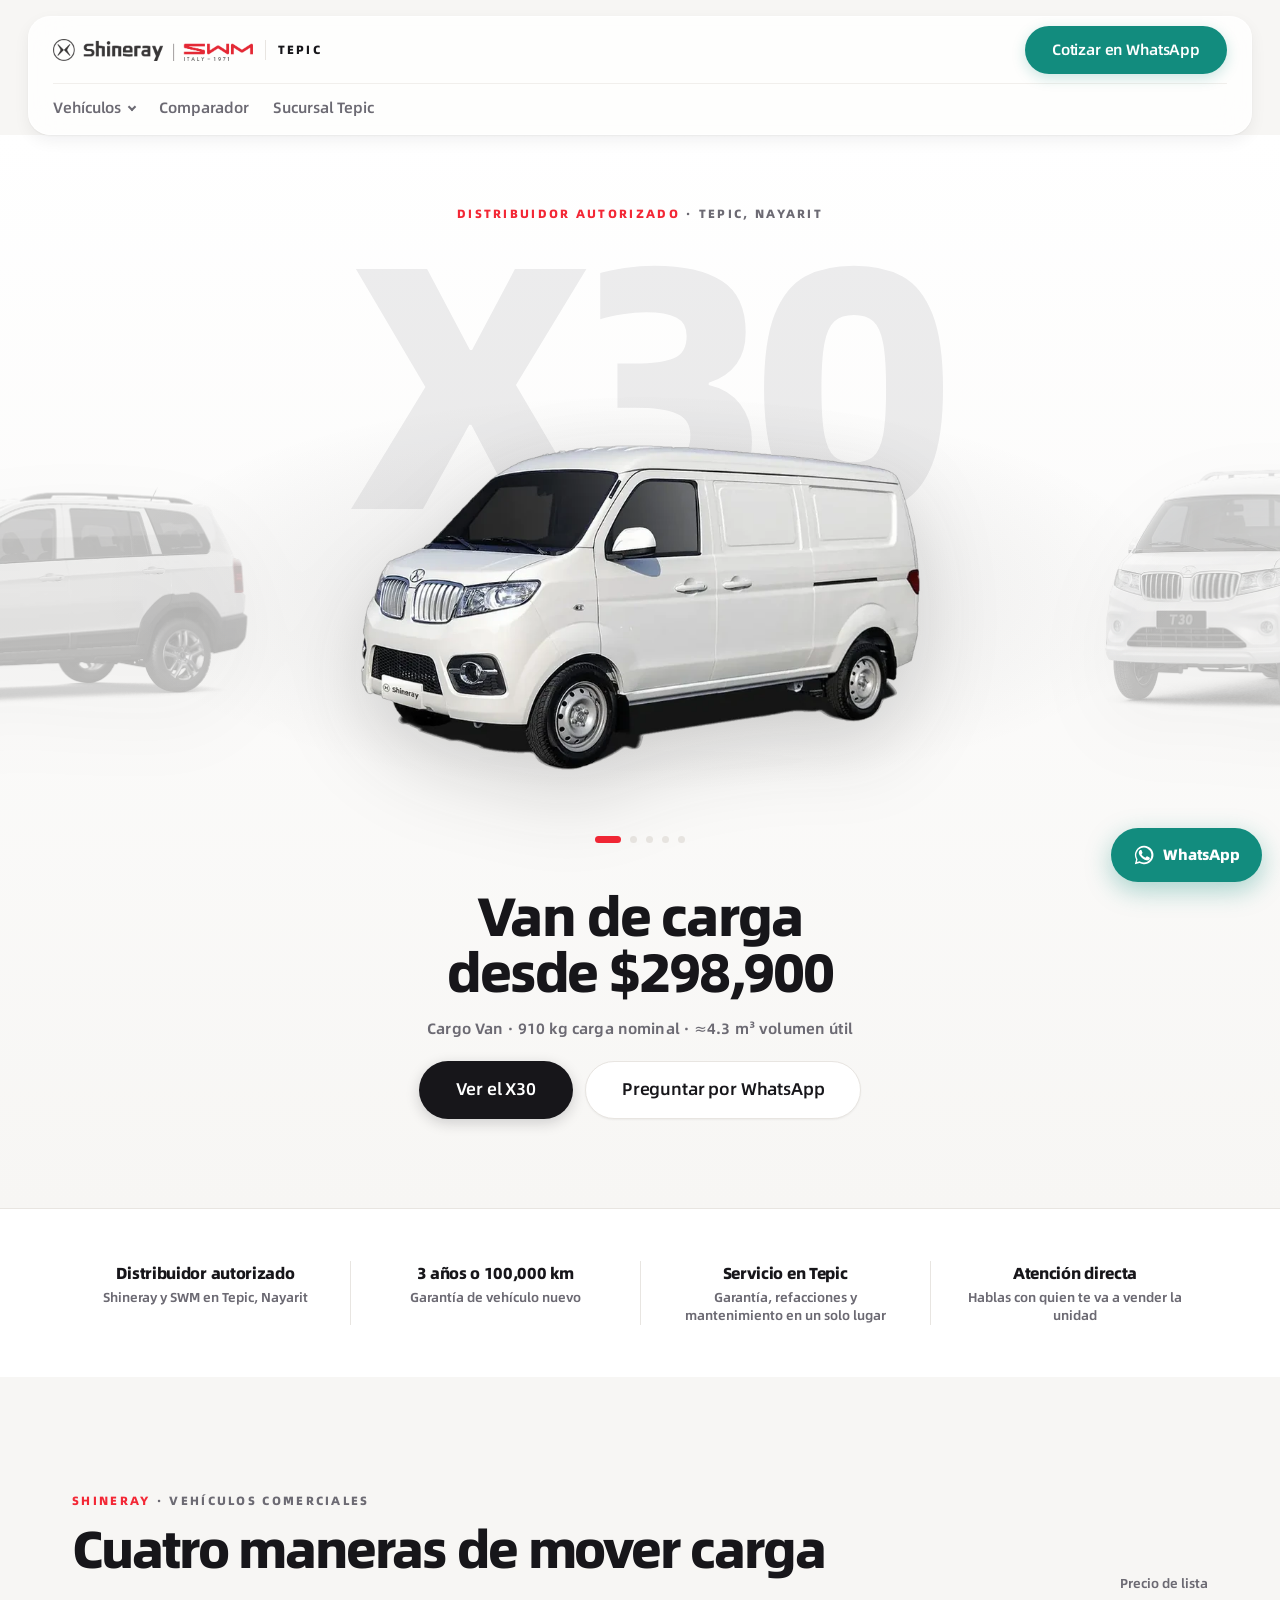
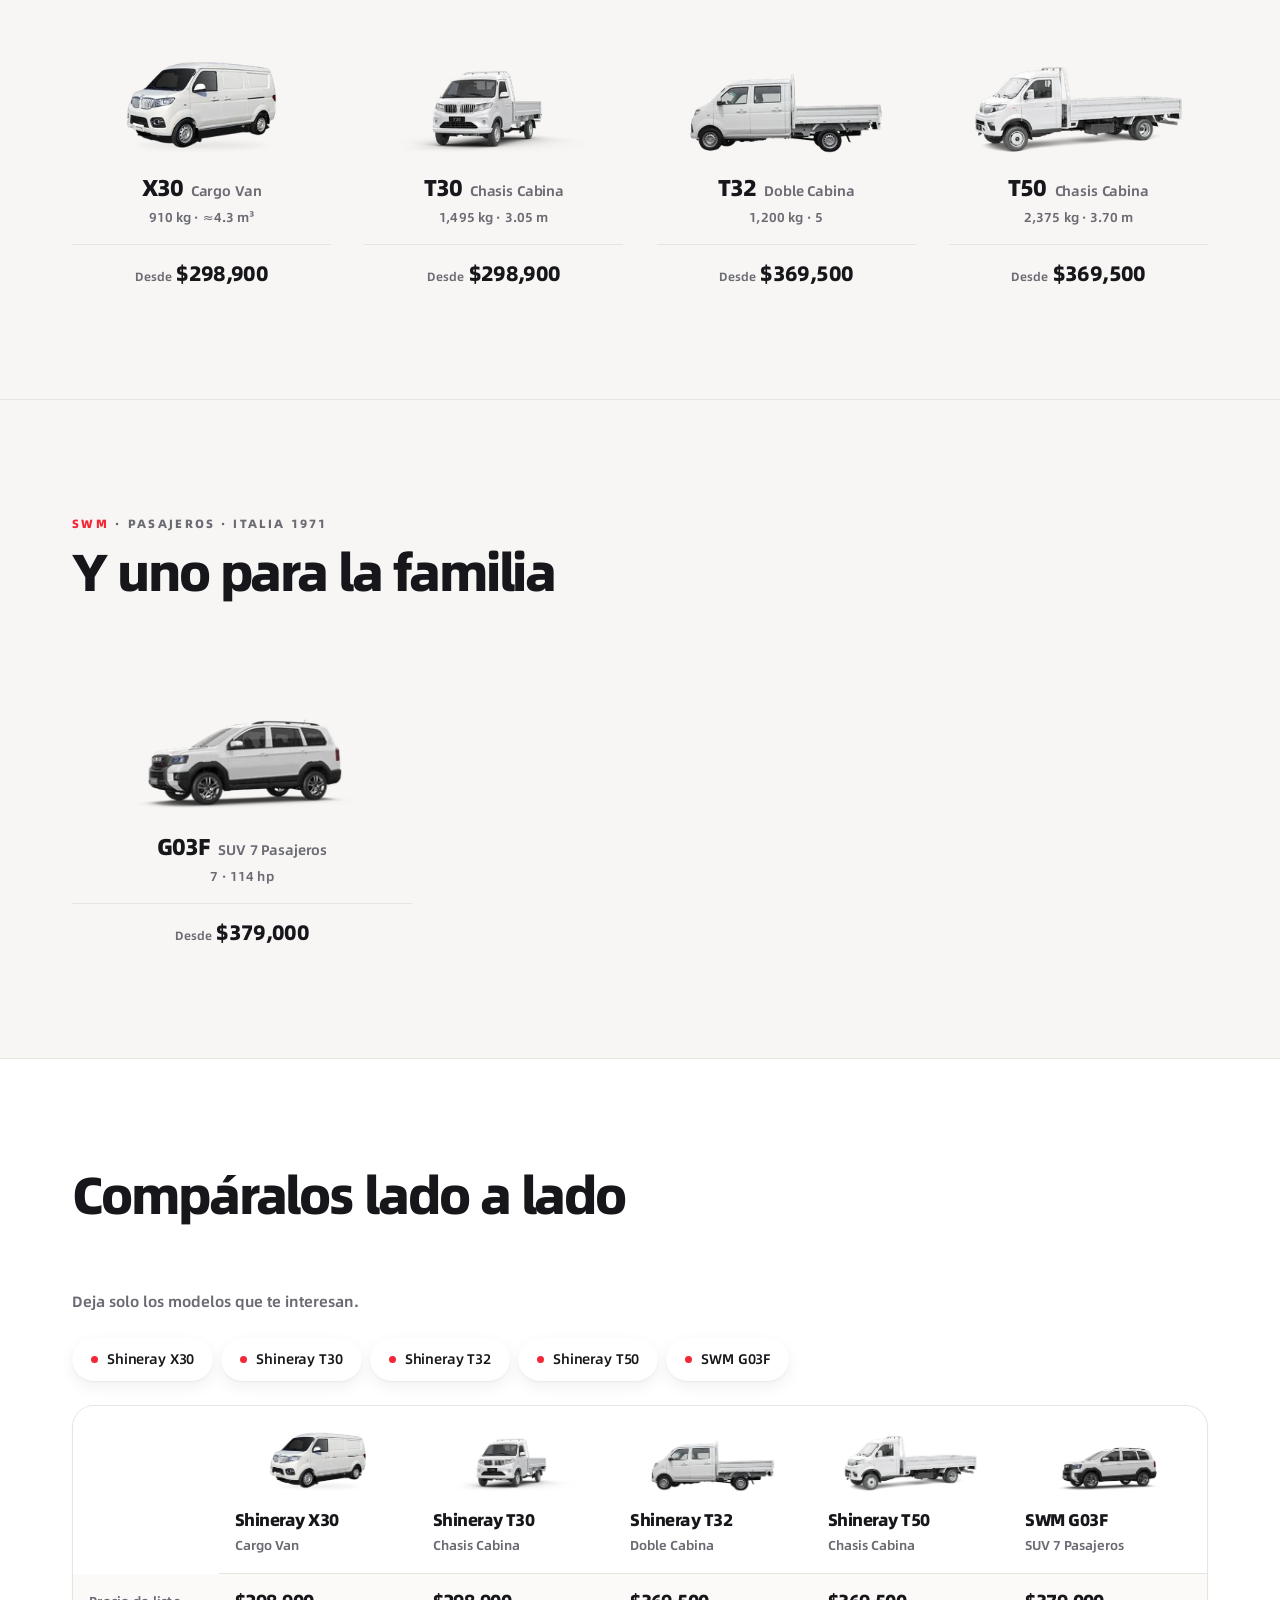
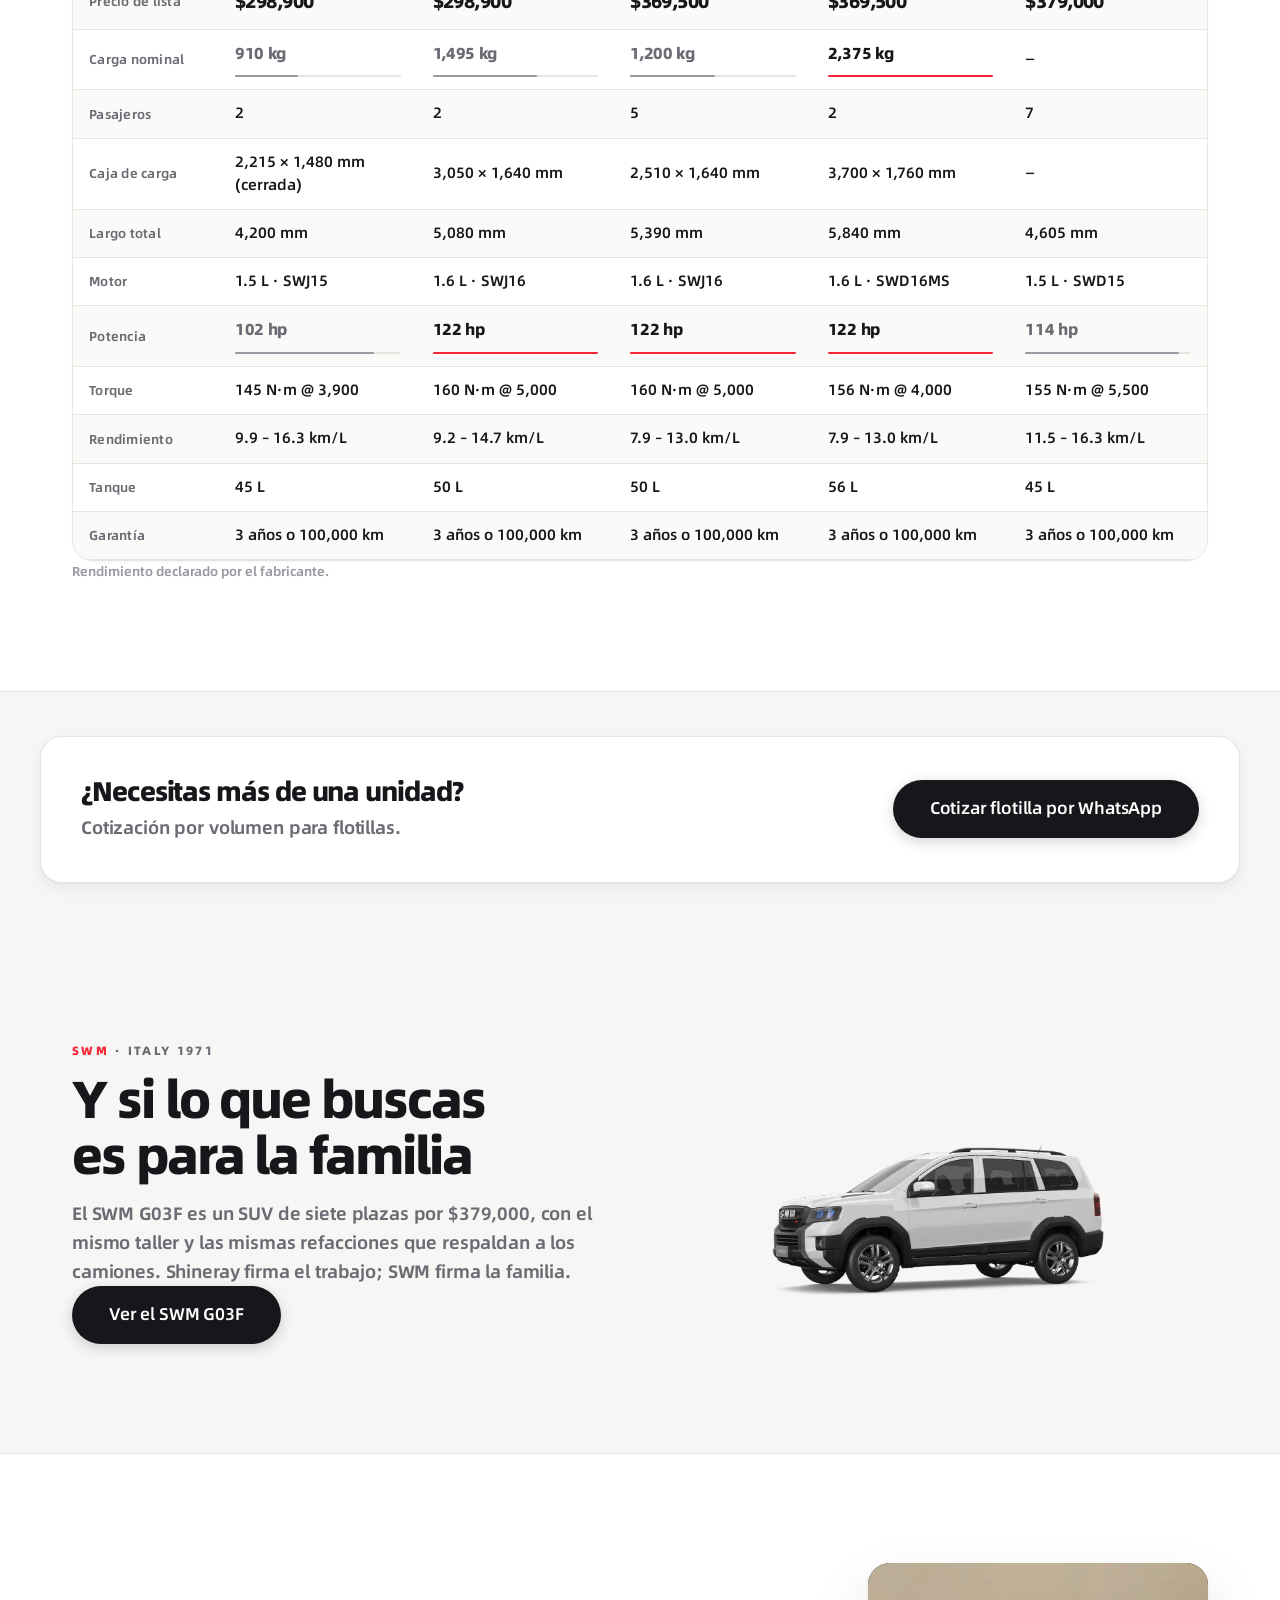
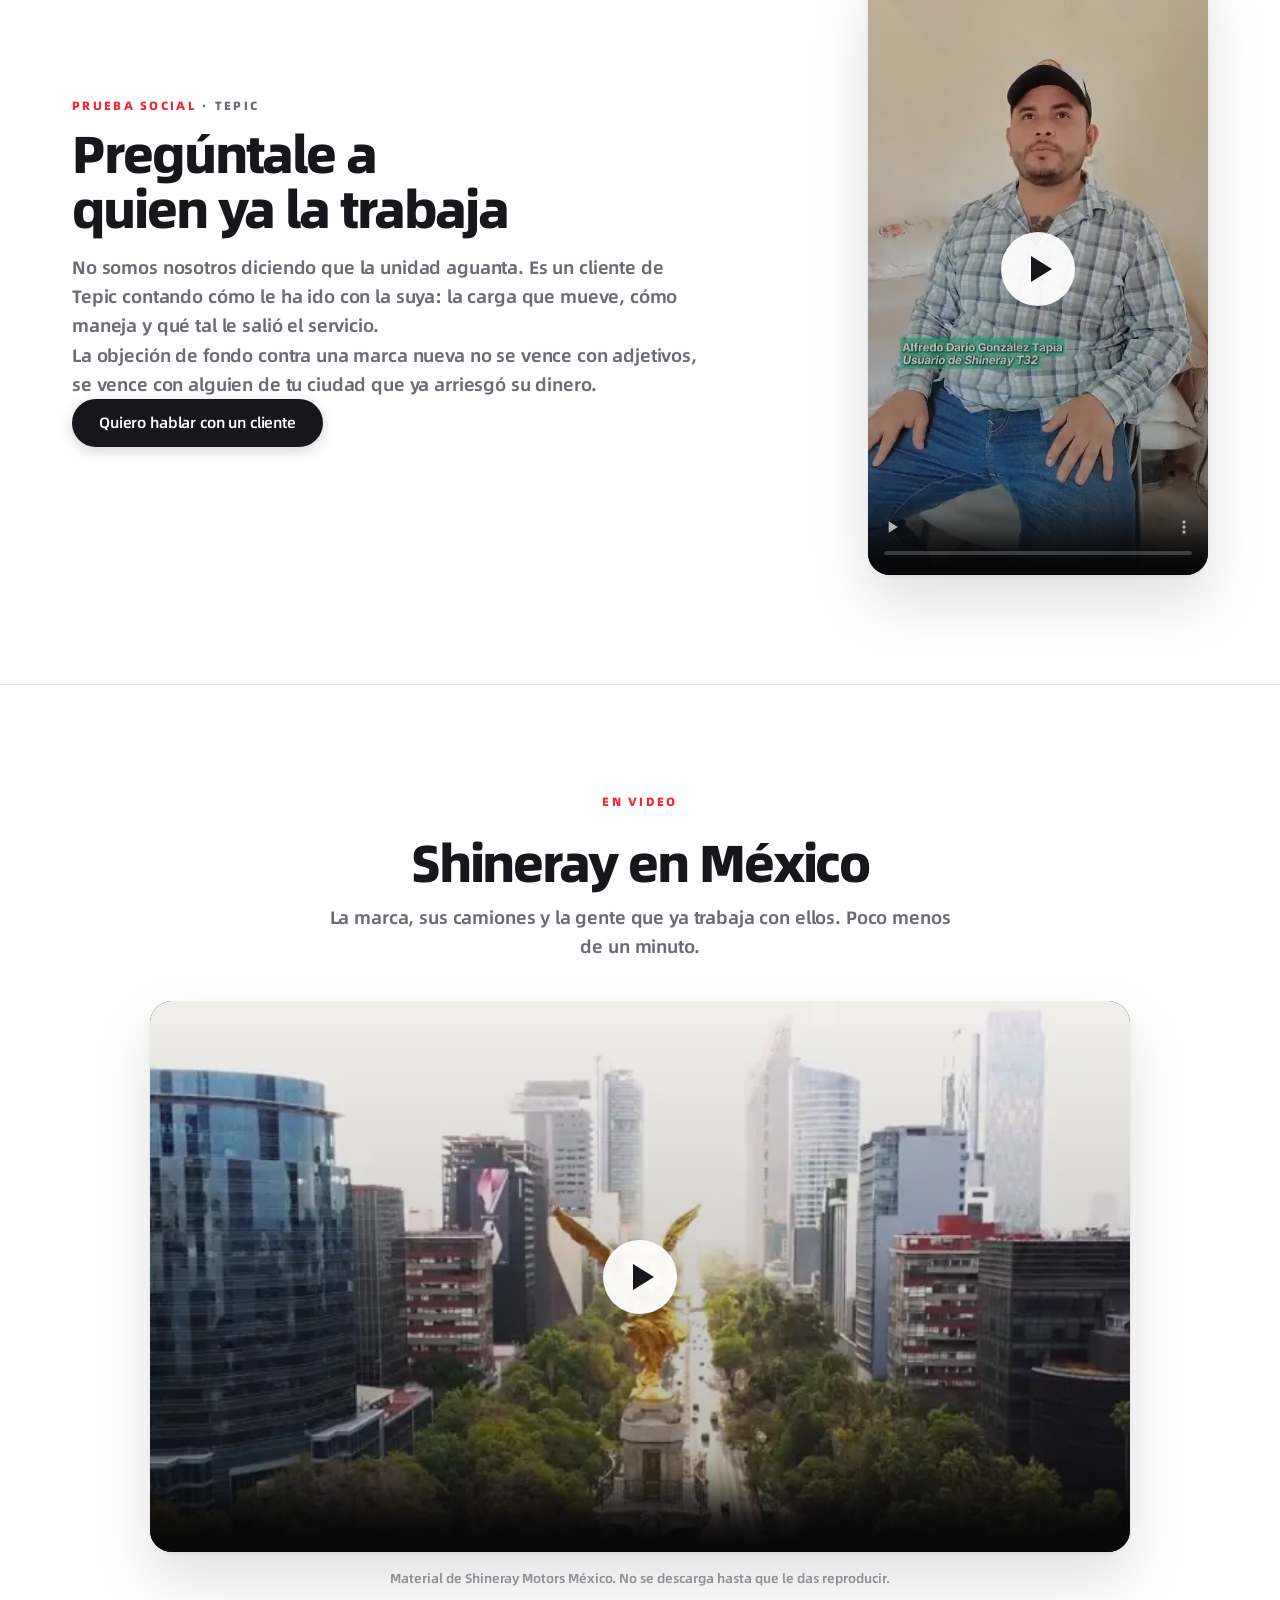
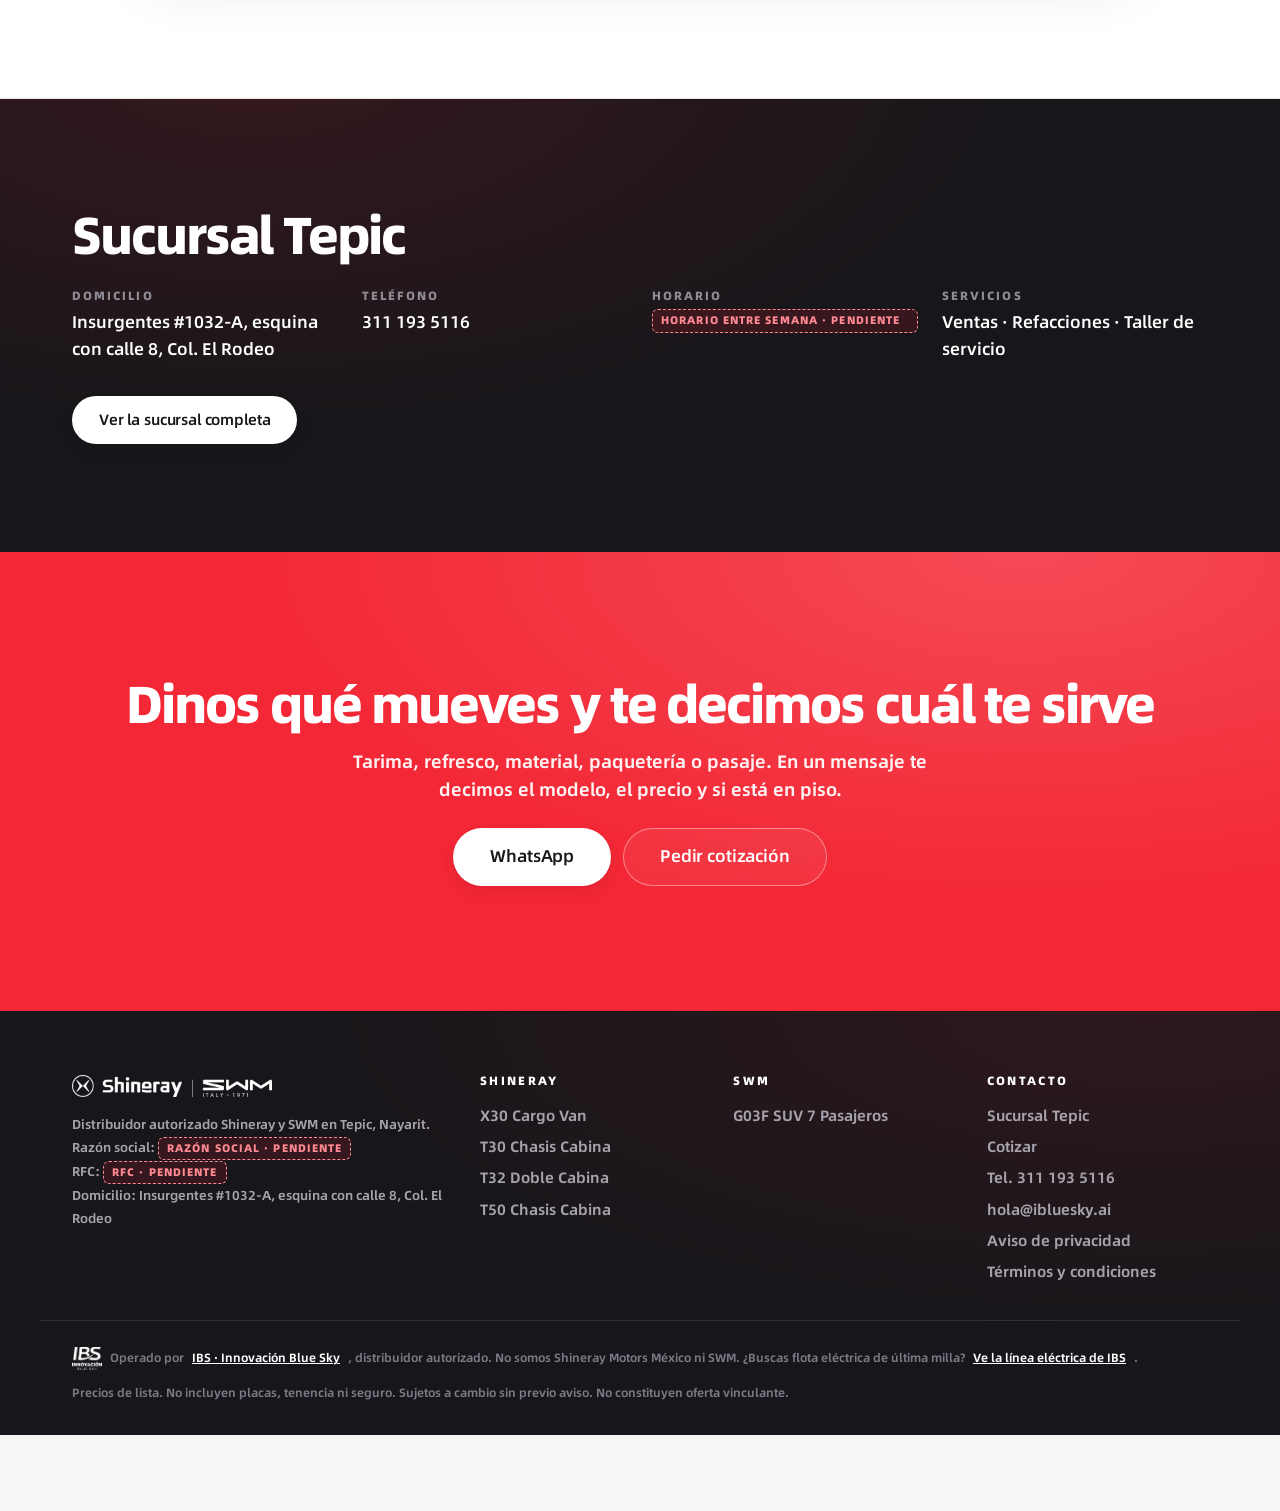
==== commit 3bbd1203: "Actualiza sitio Shineray Tepic" ====
--- a/index.html
+++ b/index.html
@@ -99,14 +99,14 @@
    <button class="hero-dot on" type="button" role="tab" aria-selected="true" aria-label="Shineray X30 — Cargo Van"></button><button class="hero-dot" type="button" role="tab" aria-selected="false" aria-label="Shineray T30 — Chasis Cabina"></button><button class="hero-dot" type="button" role="tab" aria-selected="false" aria-label="Shineray T32 — Doble Cabina"></button><button class="hero-dot" type="button" role="tab" aria-selected="false" aria-label="Shineray T50 — Chasis Cabina"></button><button class="hero-dot" type="button" role="tab" aria-selected="false" aria-label="SWM G03F — SUV 7 Pasajeros"></button>
  </div>
  <div class="stage-foot">
-   <h1 data-hero-h1>Van de carga cerrada en Tepic desde $298,900</h1>
+   <h1 data-hero-h1>Van de carga desde $298,900</h1>
    <p class="stage-meta" data-hero-meta></p>
    <div class="cta-row cta-center">
      <a class="btn btn-ink btn-lg" data-hero-ficha href="modelos/comerciales/x30/">Ver el X30</a>
      <a class="btn btn-line btn-lg" href="https://wa.me/523111935116?text=Hola,%20vi%20su%20sitio%20y%20quiero%20informacion" data-ev="wa_hero">Preguntar por WhatsApp</a>
    </div>
  </div>
- <script type="application/json" id="heroDatos">[{"w": "X30", "h": "Van de carga cerrada en Tepic desde $298,900", "m": "Cargo Van · 910 kg carga nominal · ≈4.3 m³ volumen útil", "u": "modelos/comerciales/x30/"}, {"w": "T30", "h": "Camión de carga de 1,495 kg en Tepic desde $298,900", "m": "Chasis Cabina · 1,495 kg carga nominal · 3.05 m largo de plataforma", "u": "modelos/comerciales/t30/"}, {"w": "T32", "h": "Doble cabina para 5 en Tepic desde $369,500", "m": "Doble Cabina · 1,200 kg carga nominal · 5 pasajeros", "u": "modelos/comerciales/t32/"}, {"w": "T50", "h": "Camión de carga de 2,375 kg en Tepic desde $369,500", "m": "Chasis Cabina · 2,375 kg carga nominal · 3.70 m largo de plataforma", "u": "modelos/comerciales/t50/"}, {"w": "G03F", "h": "SUV para 7 pasajeros en Tepic desde $379,000", "m": "SUV 7 Pasajeros · 114 hp potencia · 16.3 km/L rendimiento máximo", "u": "modelos/suv/g03f/"}]</script>
+ <script type="application/json" id="heroDatos">[{"w": "X30", "h": "Van de carga desde $298,900", "m": "Cargo Van · 910 kg carga nominal · ≈4.3 m³ volumen útil", "u": "modelos/comerciales/x30/"}, {"w": "T30", "h": "Camión de carga de 1,495 kg desde $298,900", "m": "Chasis Cabina · 1,495 kg carga nominal · 3.05 m largo de plataforma", "u": "modelos/comerciales/t30/"}, {"w": "T32", "h": "Doble cabina para 5 desde $369,500", "m": "Doble Cabina · 1,200 kg carga nominal · 5 pasajeros", "u": "modelos/comerciales/t32/"}, {"w": "T50", "h": "Camión de carga de 2,375 kg desde $369,500", "m": "Chasis Cabina · 2,375 kg carga nominal · 3.70 m largo de plataforma", "u": "modelos/comerciales/t50/"}, {"w": "G03F", "h": "SUV para 7 pasajeros desde $379,000", "m": "SUV 7 Pasajeros · 114 hp potencia · 16.3 km/L rendimiento máximo", "u": "modelos/suv/g03f/"}]</script>
 </div></section>
 
 <section class="sec-tight sec-alt" aria-label="Por qué comprar aquí"><div class="wrap">
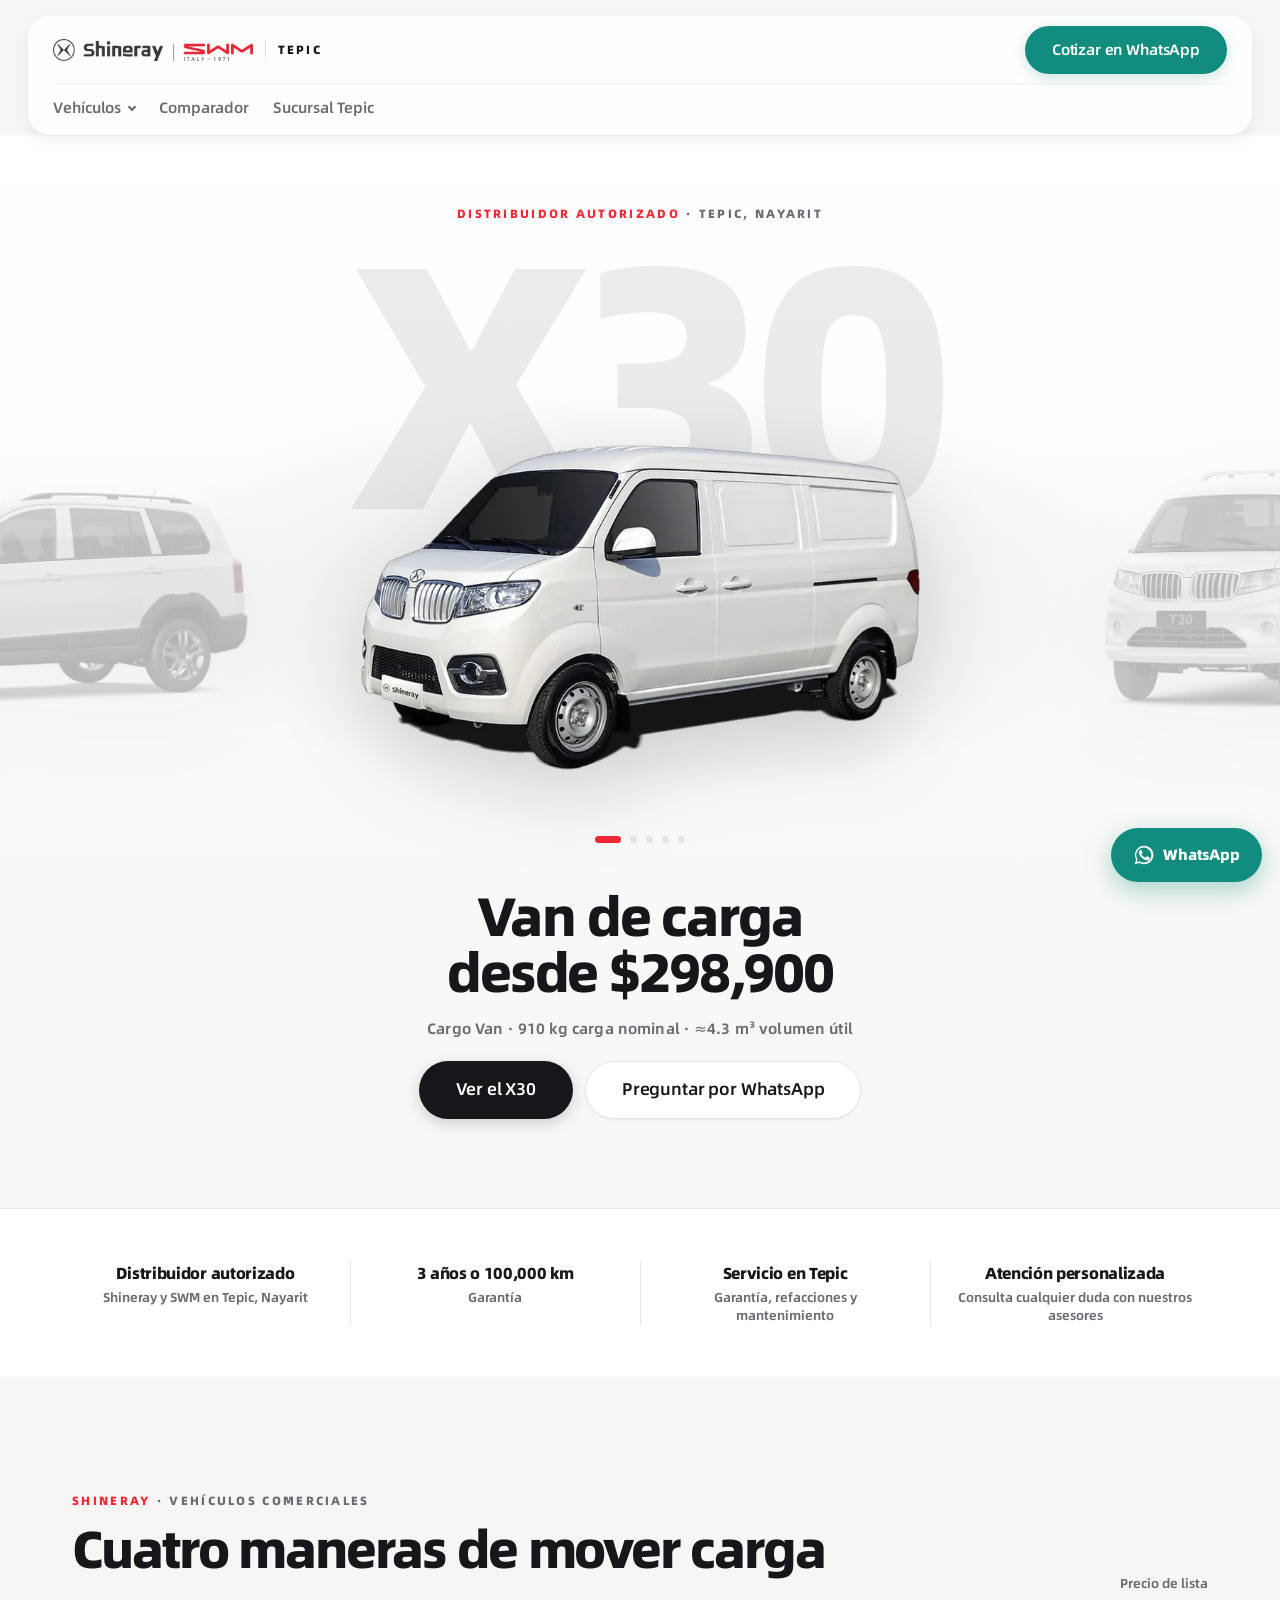
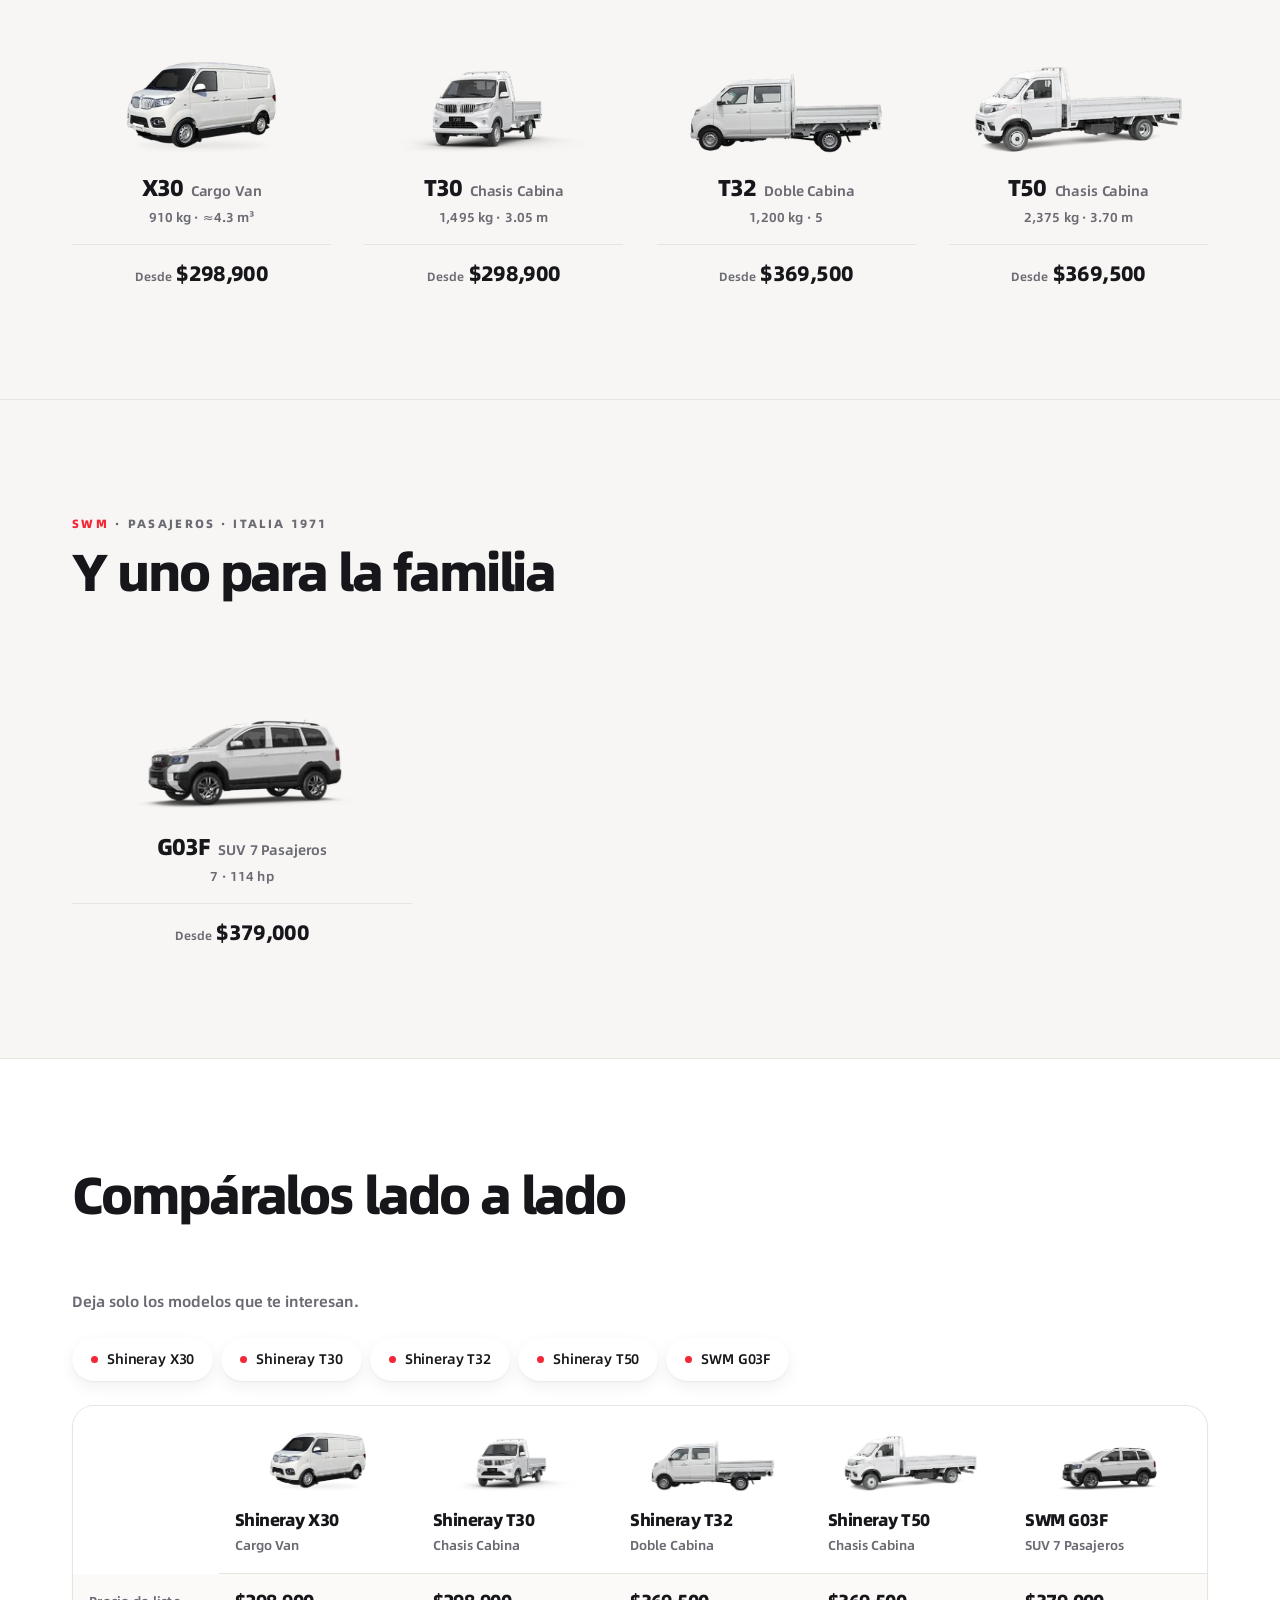
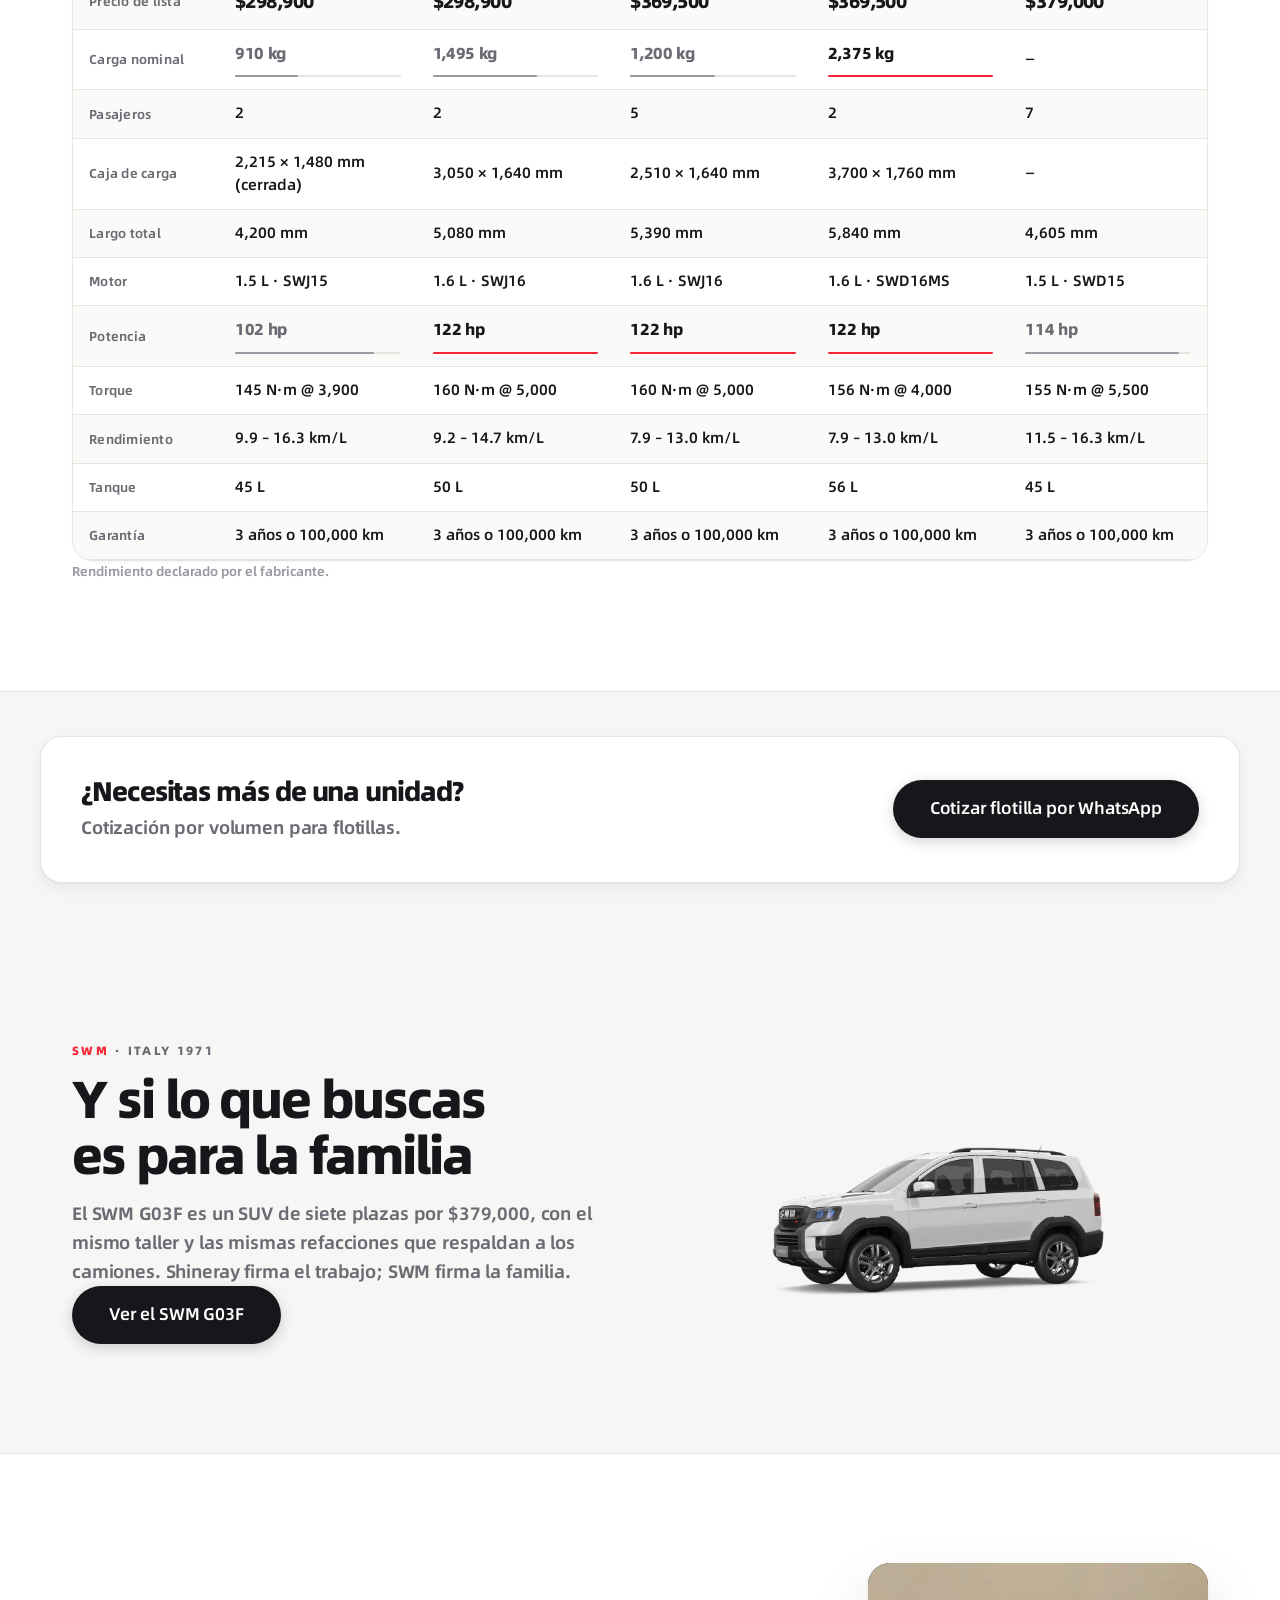
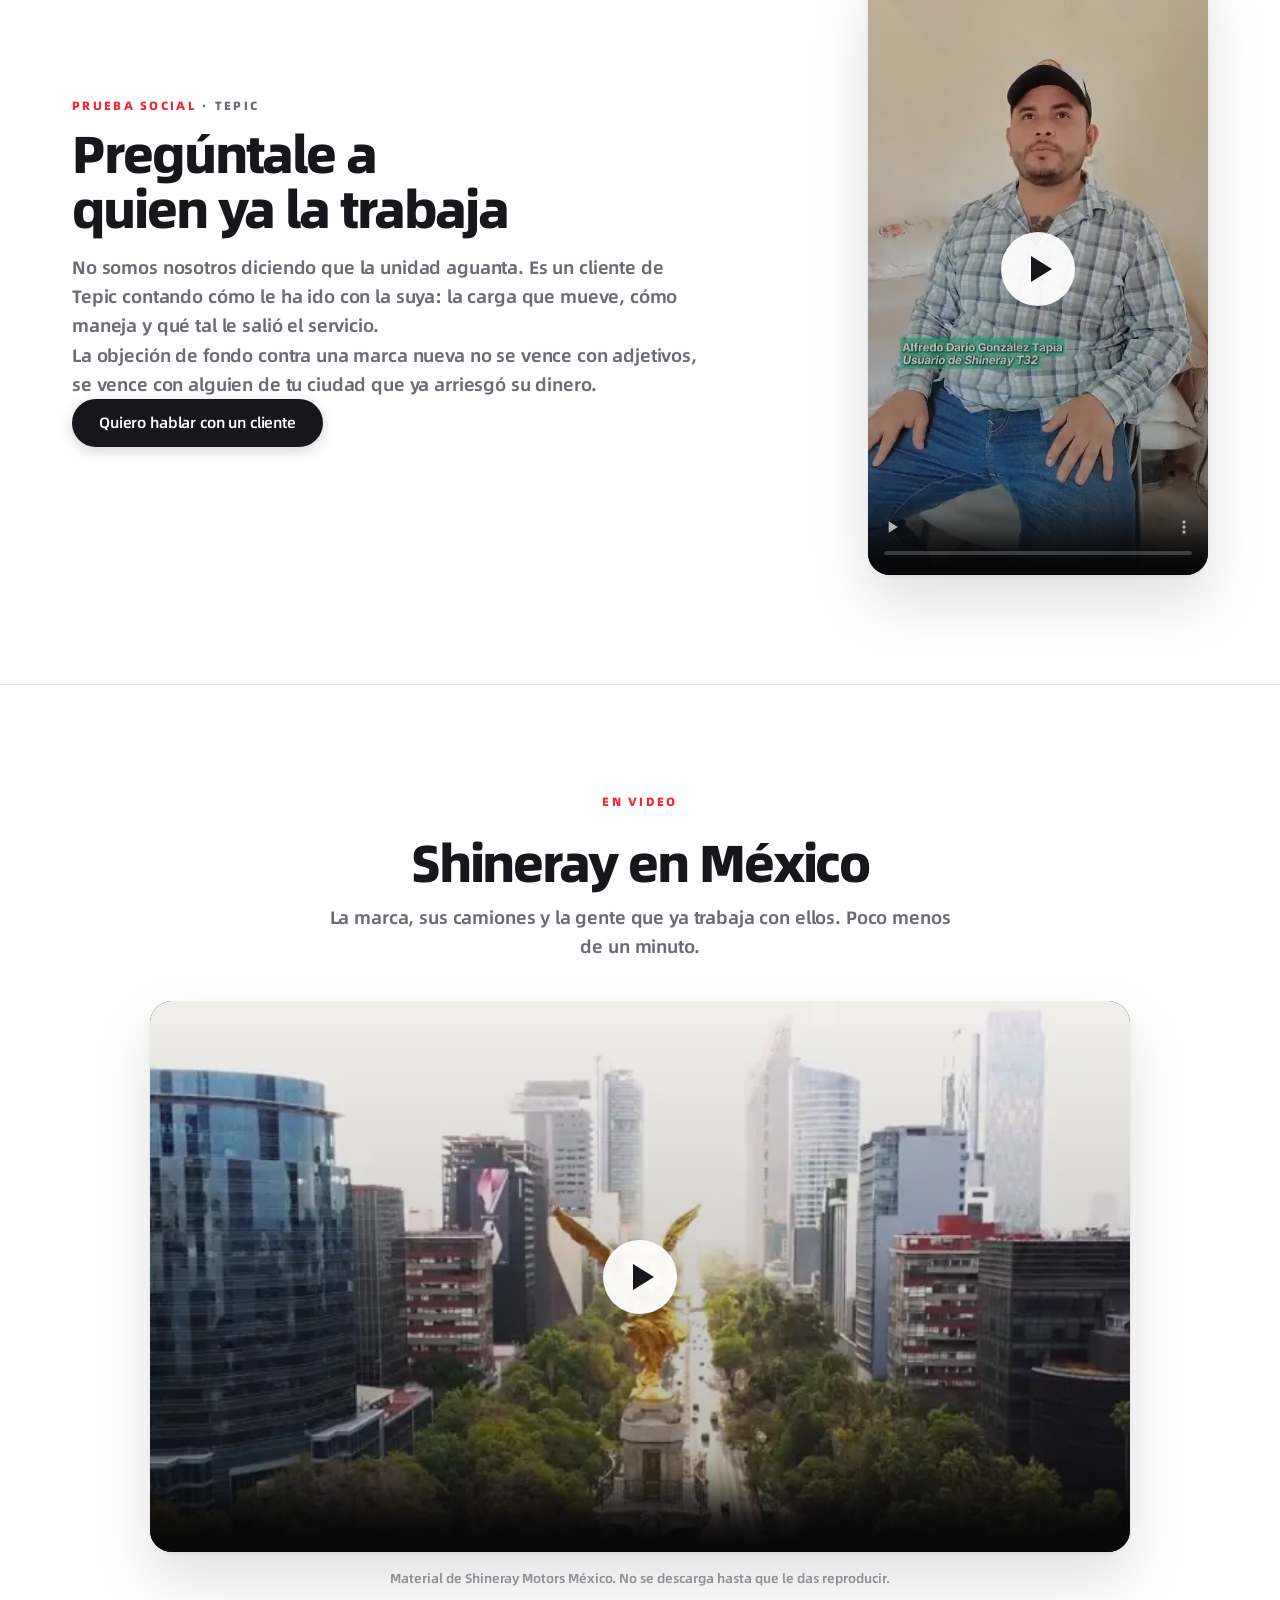
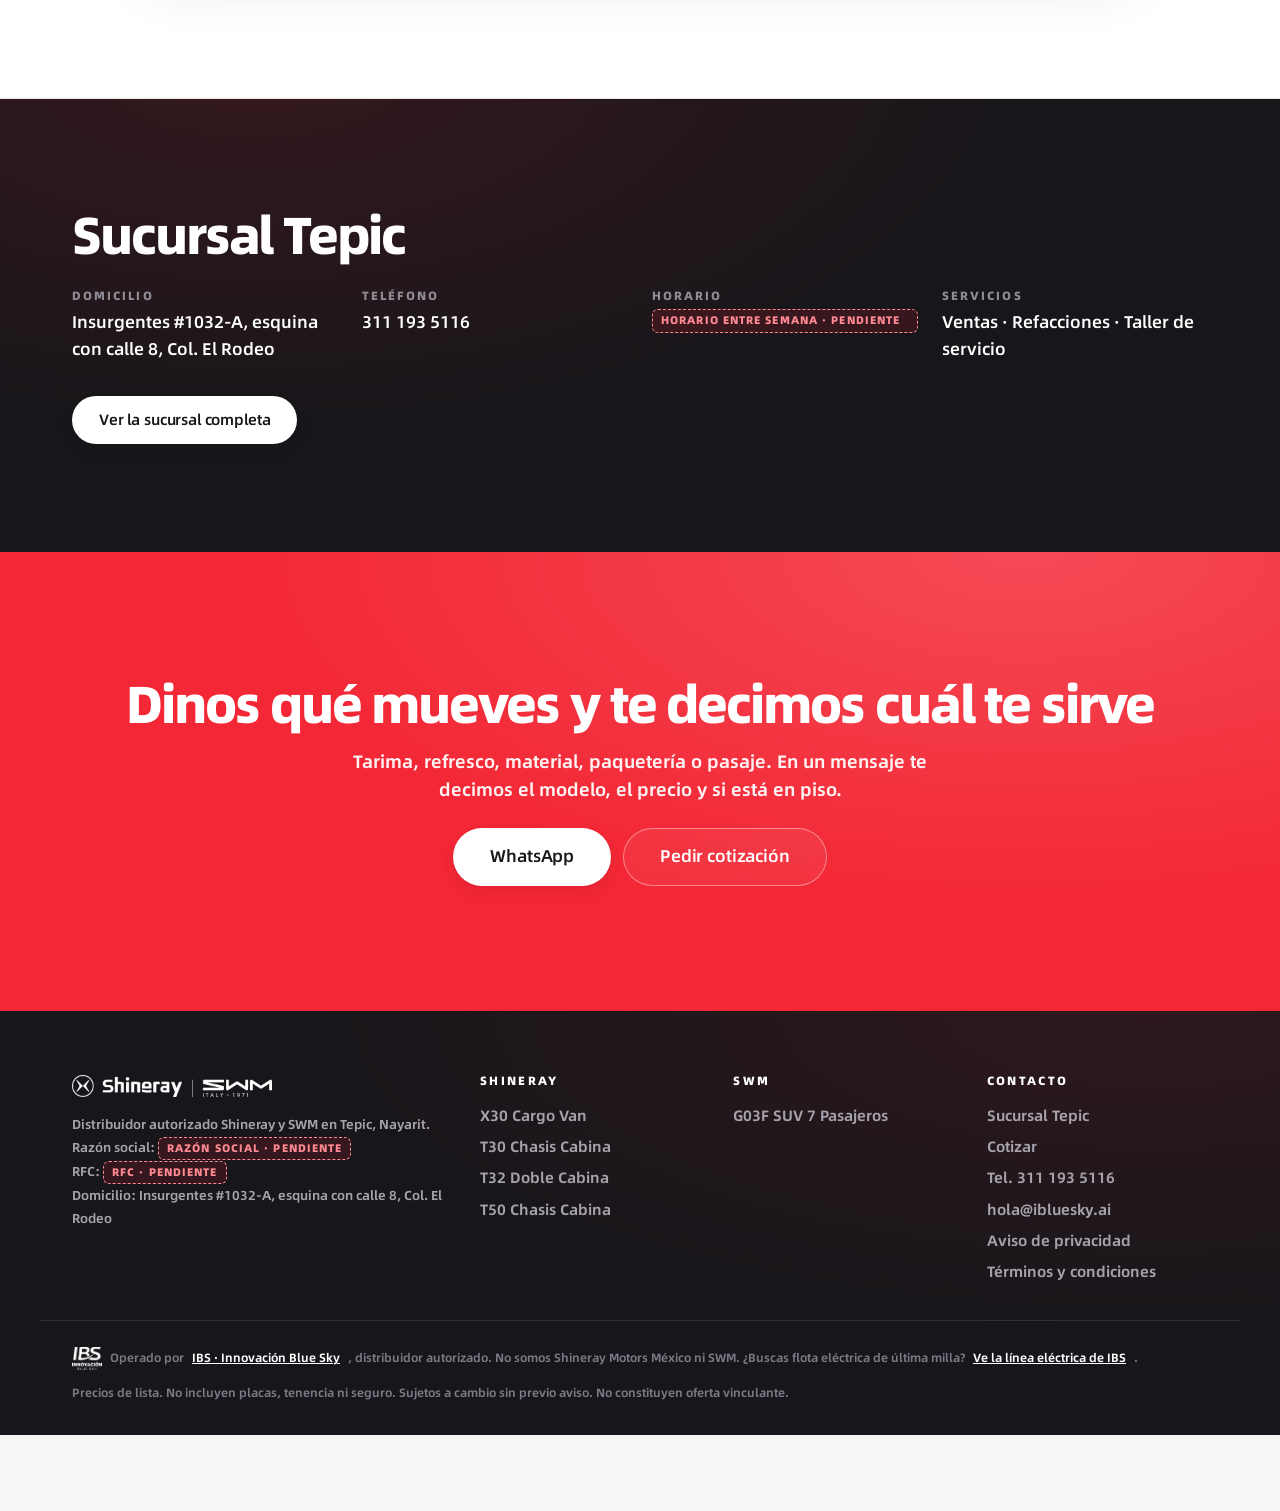
==== commit 15b2425c: "Actualiza sitio Shineray Tepic" ====
--- a/index.html
+++ b/index.html
@@ -112,9 +112,9 @@
 <section class="sec-tight sec-alt" aria-label="Por qué comprar aquí"><div class="wrap">
   <div class="trust">
     <div class="trust-i"><b>Distribuidor autorizado</b><span>Shineray y SWM en Tepic, Nayarit</span></div>
-    <div class="trust-i"><b>3 años o 100,000 km</b><span>Garantía de vehículo nuevo</span></div>
-    <div class="trust-i"><b>Servicio en Tepic</b><span>Garantía, refacciones y mantenimiento en un solo lugar</span></div>
-    <div class="trust-i"><b>Atención directa</b><span>Hablas con quien te va a vender la unidad</span></div>
+    <div class="trust-i"><b>3 años o 100,000 km</b><span>Garantía</span></div>
+    <div class="trust-i"><b>Servicio en Tepic</b><span>Garantía, refacciones y mantenimiento</span></div>
+    <div class="trust-i"><b>Atención personalizada</b><span>Consulta cualquier duda con nuestros asesores</span></div>
   </div>
 </div></section>
 
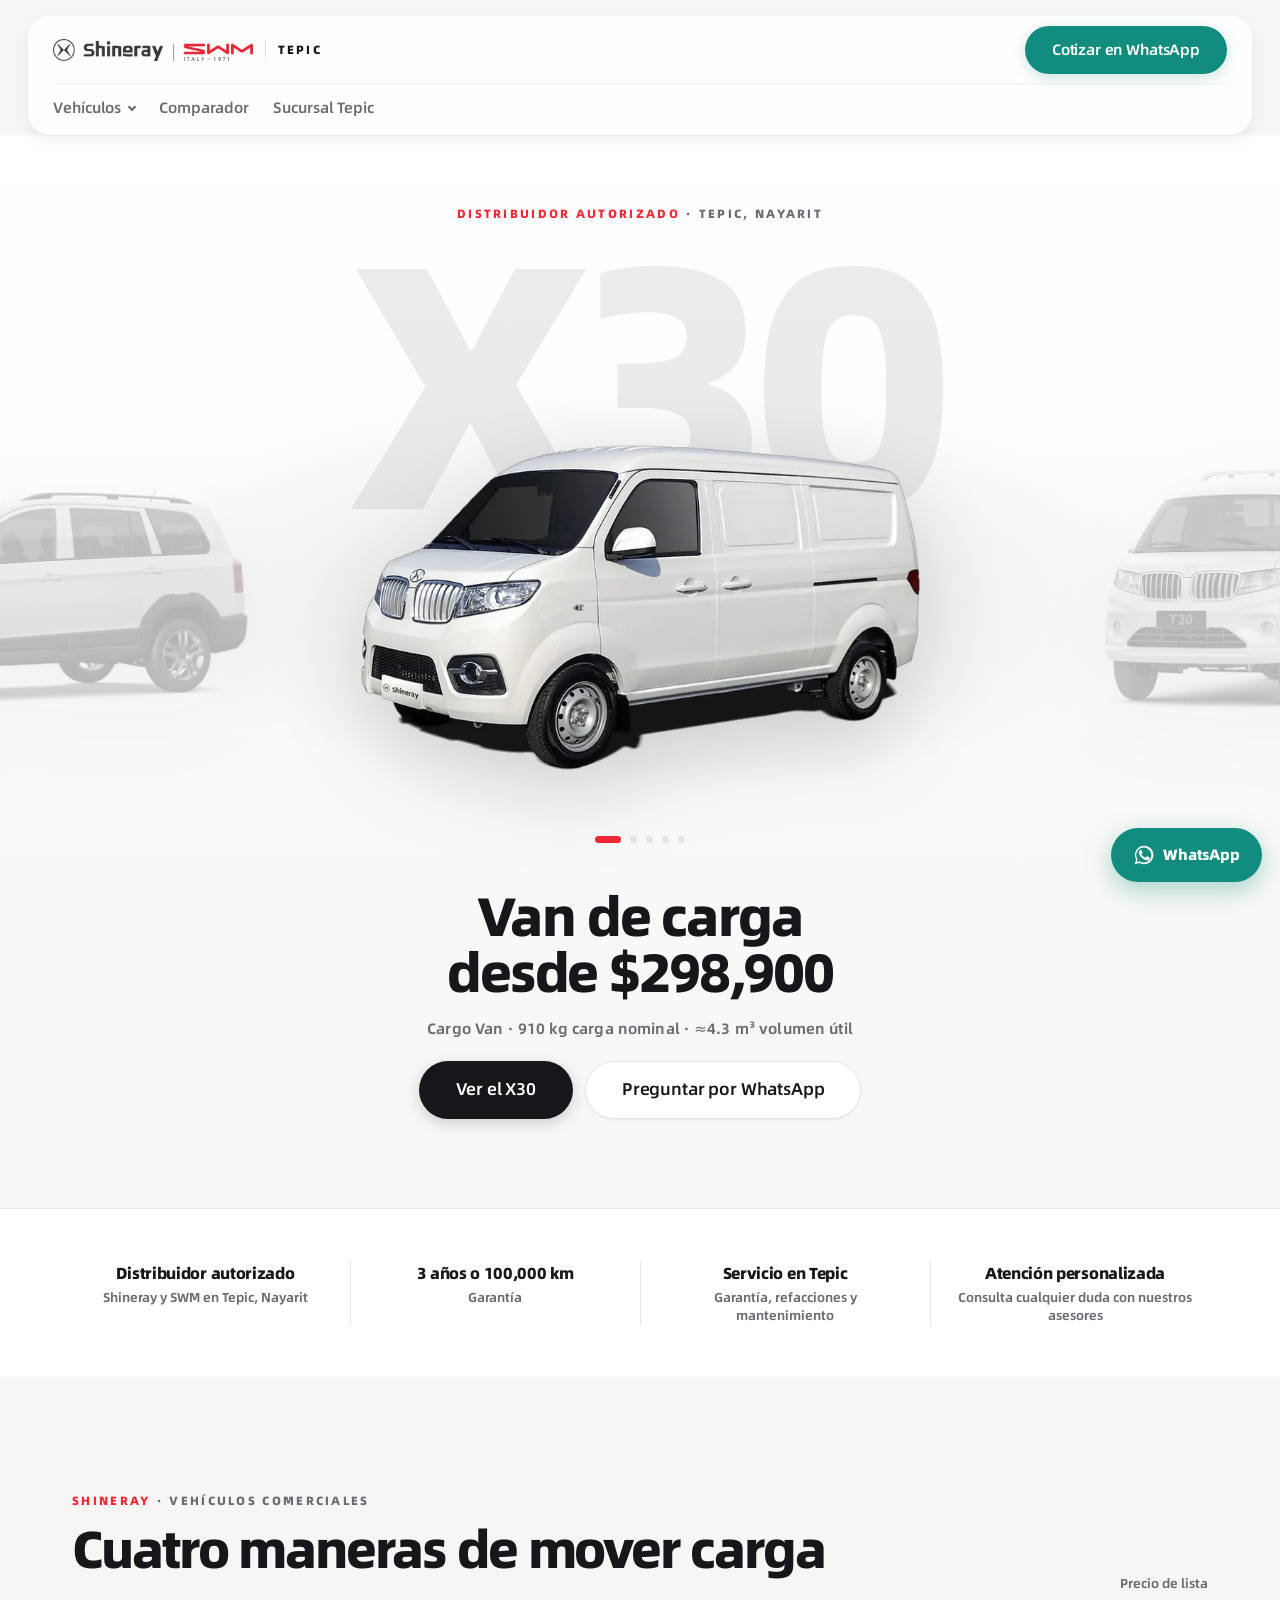
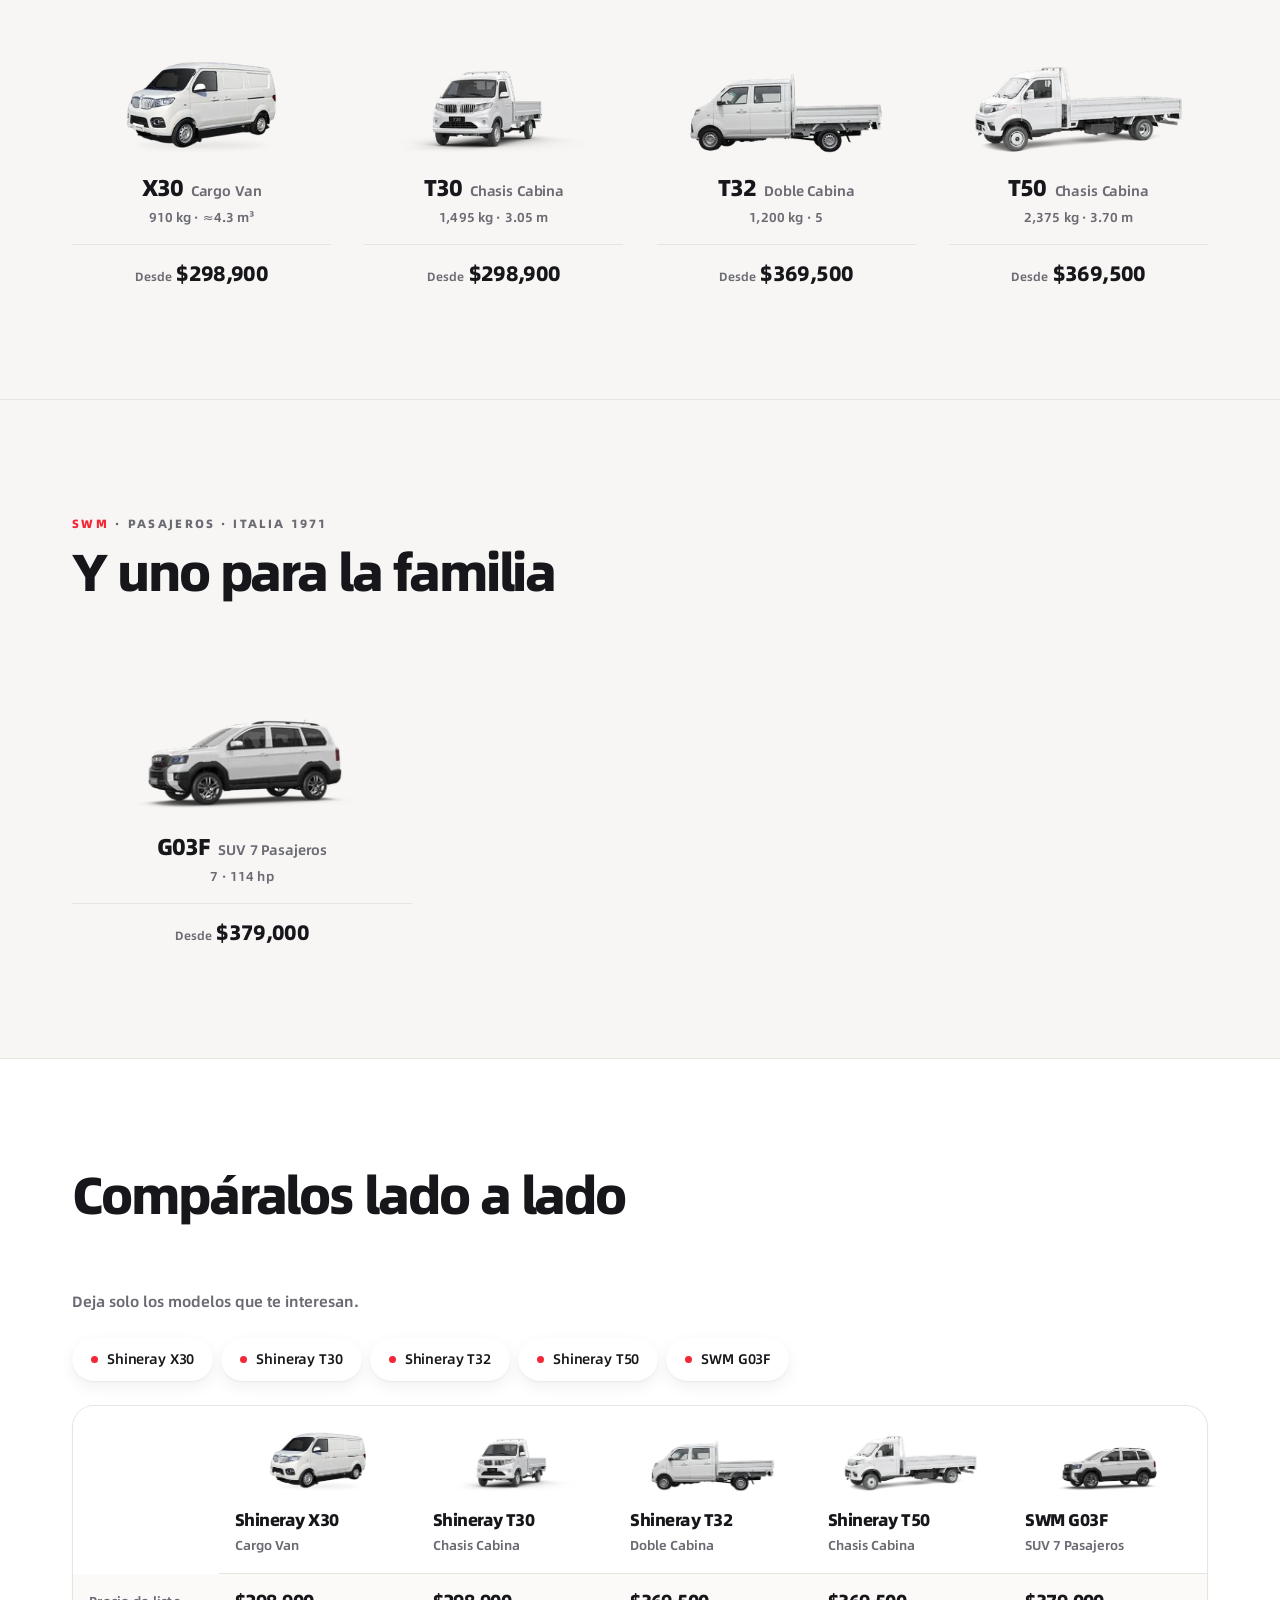
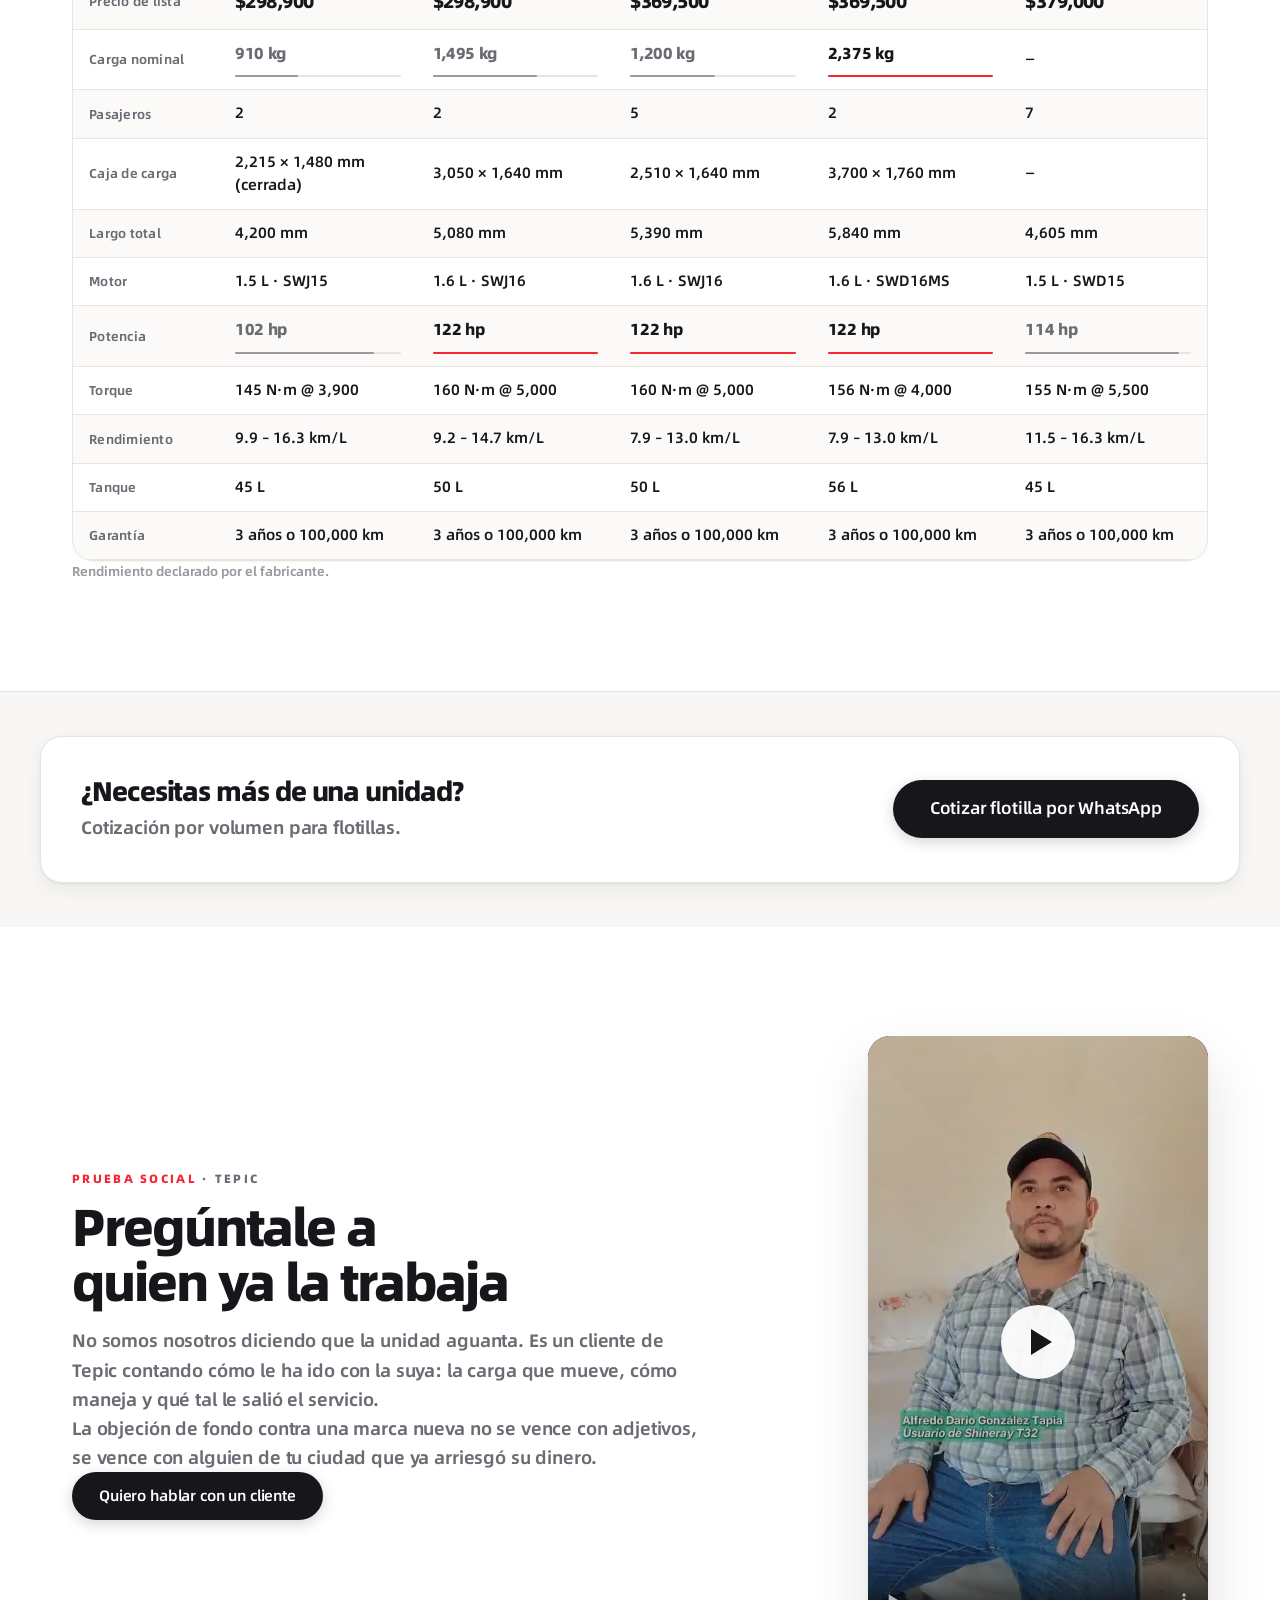
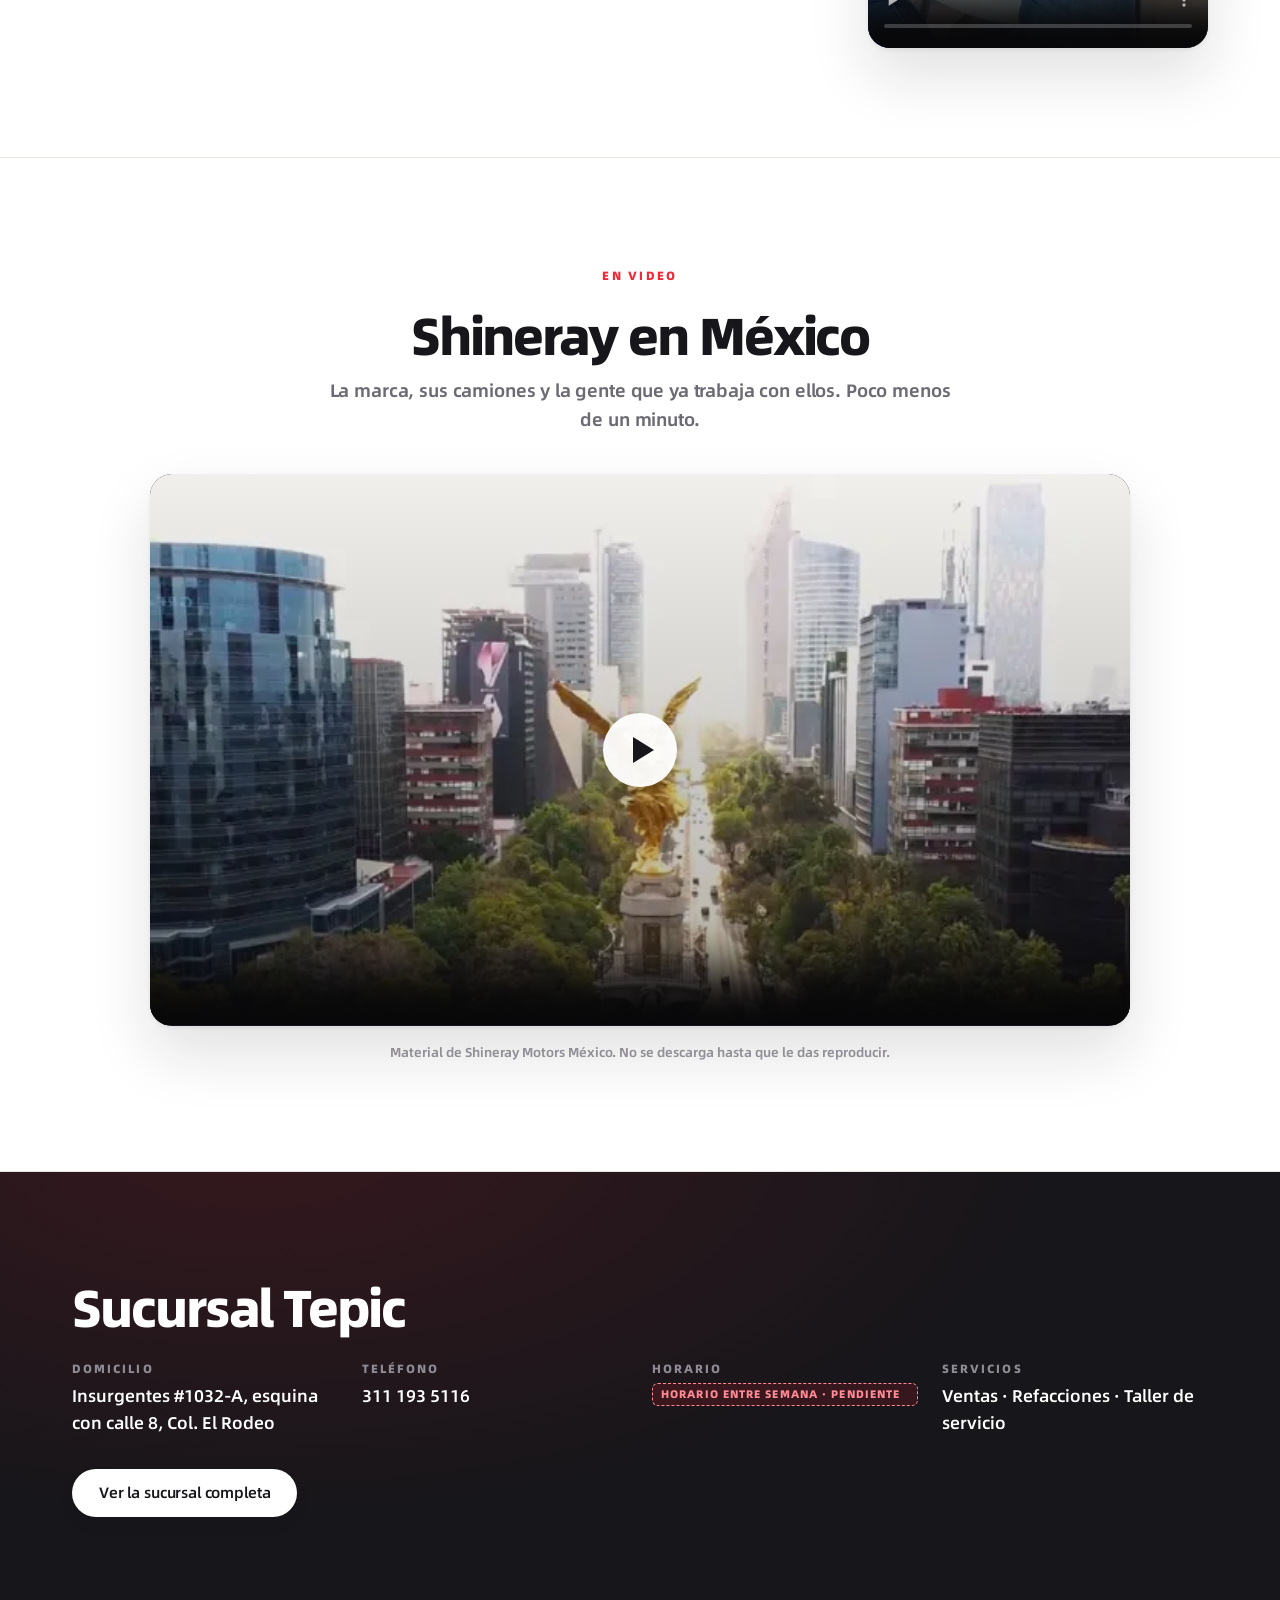
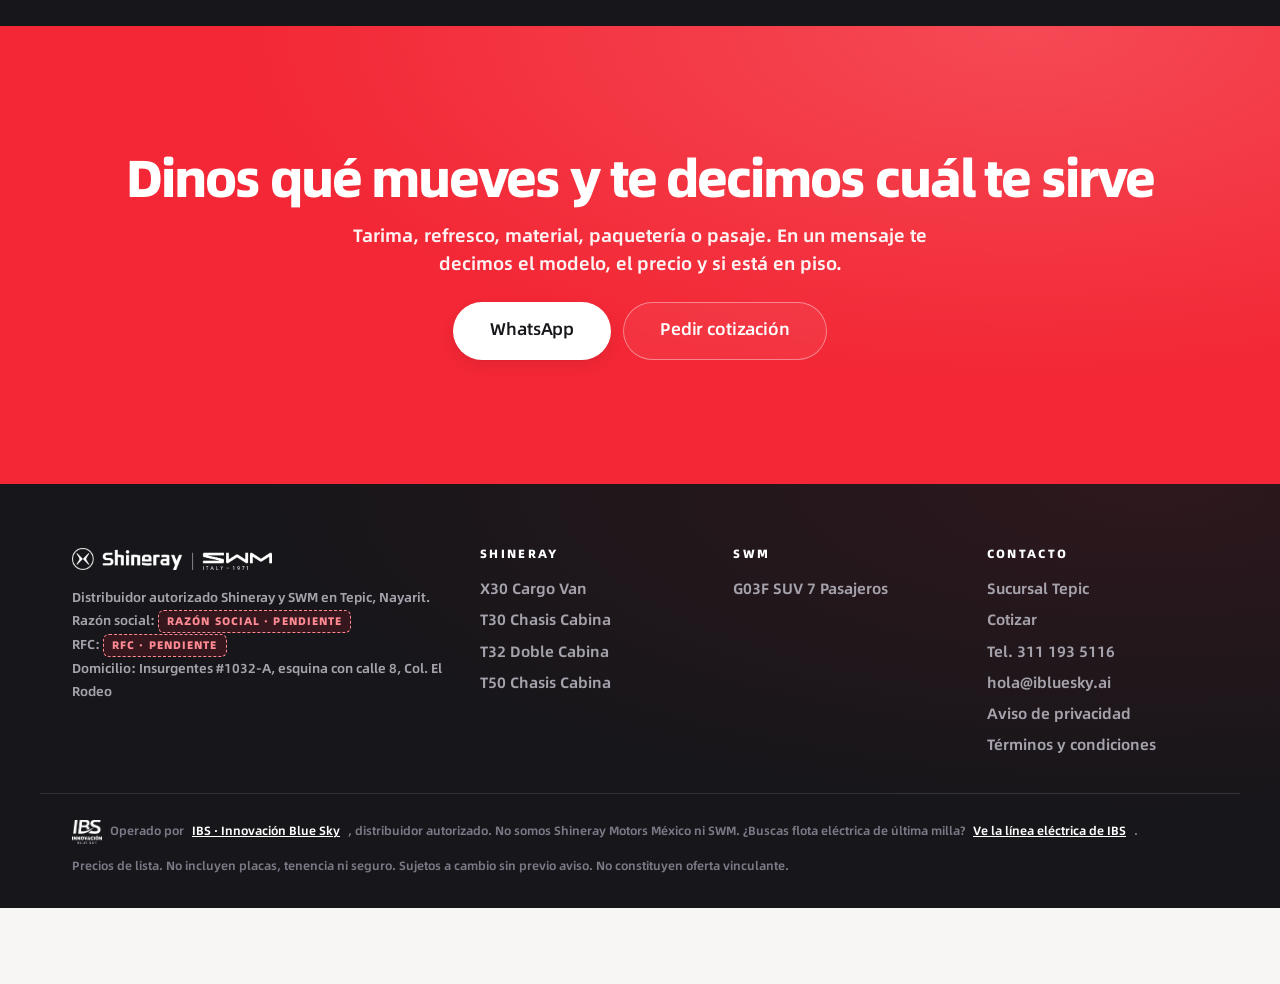
==== commit 3bcc7dff: "Actualiza sitio Shineray Tepic" ====
--- a/index.html
+++ b/index.html
@@ -45,7 +45,7 @@
       <span class="brand-city">Tepic</span>
     </a>
     <div class="hdr-act">
-      <a class="btn btn-wa" href="https://wa.me/523111935116?text=Hola,%20vi%20su%20sitio%20y%20quiero%20informacion" data-ev="wa_header">Cotizar en WhatsApp</a>
+      <a class="btn btn-wa" href="https://wa.me/523111935116?text=Hola%2C%20vi%20su%20sitio%20y%20quiero%20informaci%C3%B3n" data-ev="wa_header">Cotizar en WhatsApp</a>
     </div>
   </div>
   <nav class="hdr-nav" aria-label="Principal"><div class="nav-row">
@@ -76,7 +76,7 @@
       <span class="mcard-go">Ver ficha</span></a></div>
           <div class="mega-links">
             <a href="#comparador">Comparar los cinco</a>
-            <a href="https://wa.me/523111935116?text=Hola,%20quiero%20cotizar%20varias%20unidades%20para%20mi%20flotilla" data-ev="wa_flotilla">Compra por flotilla</a>
+            <a href="https://wa.me/523111935116?text=Hola%2C%20quiero%20cotizar%20varias%20unidades%20para%20mi%20flotilla" data-ev="wa_flotilla">Compra por flotilla</a>
             <a href="sucursales/tepic/">Sucursal Tepic</a>
             <a href="cotizar/">Pedir cotización</a>
           </div>
@@ -103,7 +103,7 @@
    <p class="stage-meta" data-hero-meta></p>
    <div class="cta-row cta-center">
      <a class="btn btn-ink btn-lg" data-hero-ficha href="modelos/comerciales/x30/">Ver el X30</a>
-     <a class="btn btn-line btn-lg" href="https://wa.me/523111935116?text=Hola,%20vi%20su%20sitio%20y%20quiero%20informacion" data-ev="wa_hero">Preguntar por WhatsApp</a>
+     <a class="btn btn-line btn-lg" href="https://wa.me/523111935116?text=Hola%2C%20vi%20su%20sitio%20y%20quiero%20informaci%C3%B3n" data-ev="wa_hero">Preguntar por WhatsApp</a>
    </div>
  </div>
  <script type="application/json" id="heroDatos">[{"w": "X30", "h": "Van de carga desde $298,900", "m": "Cargo Van · 910 kg carga nominal · ≈4.3 m³ volumen útil", "u": "modelos/comerciales/x30/"}, {"w": "T30", "h": "Camión de carga de 1,495 kg desde $298,900", "m": "Chasis Cabina · 1,495 kg carga nominal · 3.05 m largo de plataforma", "u": "modelos/comerciales/t30/"}, {"w": "T32", "h": "Doble cabina para 5 desde $369,500", "m": "Doble Cabina · 1,200 kg carga nominal · 5 pasajeros", "u": "modelos/comerciales/t32/"}, {"w": "T50", "h": "Camión de carga de 2,375 kg desde $369,500", "m": "Chasis Cabina · 2,375 kg carga nominal · 3.70 m largo de plataforma", "u": "modelos/comerciales/t50/"}, {"w": "G03F", "h": "SUV para 7 pasajeros desde $379,000", "m": "SUV 7 Pasajeros · 114 hp potencia · 16.3 km/L rendimiento máximo", "u": "modelos/suv/g03f/"}]</script>
@@ -183,18 +183,9 @@
 <section class="sec-tight" aria-labelledby="h-flota"><div class="wrap flota-cta">
   <div><h2 id="h-flota" class="flota-h">¿Necesitas más de una unidad?</h2>
     <p class="lede">Cotización por volumen para flotillas.</p></div>
-  <a class="btn btn-ink btn-lg" href="https://wa.me/523111935116?text=Hola,%20quiero%20cotizar%20varias%20unidades%20para%20mi%20flotilla" data-ev="wa_flotilla_home">Cotizar flotilla por WhatsApp</a>
-</div></section>
-
-<section class="sec" aria-labelledby="h-swm"><div class="wrap cols2 swm-row">
-  <div>
-    <div class="eyebrow">SWM<span>· Italy 1971</span></div>
-    <h2 id="h-swm">Y si lo que buscas es para la familia</h2>
-    <p class="lede">El SWM G03F es un SUV de siete plazas por $379,000, con el mismo taller y las mismas refacciones que respaldan a los camiones. Shineray firma el trabajo; SWM firma la familia.</p>
-    <a class="btn btn-dark btn-lg" href="modelos/suv/g03f/">Ver el SWM G03F</a>
-  </div>
-  <div><img src="assets/models/g03f/hero.webp" alt="SWM G03F SUV" loading="lazy" width="1400" height="660"></div>
-</div></section>
+  <a class="btn btn-ink btn-lg" href="https://wa.me/523111935116?text=Hola%2C%20quiero%20cotizar%20varias%20unidades%20para%20mi%20flotilla" data-ev="wa_flotilla_home">Cotizar flotilla por WhatsApp</a>
+</div></section>
+
 
 <section class="sec sec-testi" aria-labelledby="h-testi"><div class="wrap">
   <div class="testi-grid">
@@ -203,7 +194,7 @@
       <h2 id="h-testi">Pregúntale a quien ya la trabaja</h2>
       <p class="lede">No somos nosotros diciendo que la unidad aguanta. Es un cliente de Tepic contando cómo le ha ido con la suya: la carga que mueve, cómo maneja y qué tal le salió el servicio.</p>
       <p class="lede">La objeción de fondo contra una marca nueva no se vence con adjetivos, se vence con alguien de tu ciudad que ya arriesgó su dinero.</p>
-      <a class="btn btn-ink" href="https://wa.me/523111935116?text=Hola,%20quiero%20hablar%20con%20alguien%20que%20ya%20tenga%20una%20unidad%20Shineray" data-ev="wa_testi">Quiero hablar con un cliente</a>
+      <a class="btn btn-ink" href="https://wa.me/523111935116?text=Hola%2C%20quiero%20hablar%20con%20alguien%20que%20ya%20tenga%20una%20unidad%20Shineray" data-ev="wa_testi">Quiero hablar con un cliente</a>
     </div>
     <div class="vid-frame vid-vert">
       <video controls preload="none" playsinline poster="assets/video/testimonio.webp">
@@ -244,7 +235,7 @@
   <h2>Dinos qué mueves y te decimos cuál te sirve</h2>
   <p>Tarima, refresco, material, paquetería o pasaje. En un mensaje te decimos el modelo, el precio y si está en piso.</p>
   <div class="cta-row">
-    <a class="btn btn-wht btn-lg" href="https://wa.me/523111935116?text=Hola,%20quiero%20que%20me%20recomienden%20un%20modelo" data-ev="wa_final">WhatsApp</a>
+    <a class="btn btn-wht btn-lg" href="https://wa.me/523111935116?text=Hola%2C%20quiero%20que%20me%20recomienden%20un%20modelo" data-ev="wa_final">WhatsApp</a>
     <a class="btn btn-ghost-w btn-lg" href="cotizar/">Pedir cotización</a>
   </div>
 </div></section>
@@ -278,7 +269,7 @@
    <span>Precios de lista. No incluyen placas, tenencia ni seguro. Sujetos a cambio sin previo aviso. No constituyen oferta vinculante.</span>
  </div>
 </footer>
-<a class="fab" href="https://wa.me/523111935116?text=Hola,%20quiero%20informacion%20de%20un%20vehiculo%20Shineray" data-ev="wa_fab" aria-label="Escribir por WhatsApp">
+<a class="fab" href="https://wa.me/523111935116?text=Hola%2C%20quiero%20informaci%C3%B3n%20de%20un%20veh%C3%ADculo%20Shineray" data-ev="wa_fab" aria-label="Escribir por WhatsApp">
   <svg viewBox="0 0 24 24" width="22" height="22" aria-hidden="true"><path fill="currentColor" d="M17.5 14.4c-.3-.2-1.7-.9-2-1-.3-.1-.5-.2-.7.1s-.8 1-.9 1.2c-.2.2-.3.2-.6.1-.3-.2-1.2-.5-2.3-1.4-.9-.8-1.4-1.7-1.6-2s0-.4.1-.6l.5-.5c.1-.2.2-.3.3-.5s0-.4 0-.5c0-.2-.7-1.6-.9-2.2-.2-.6-.5-.5-.7-.5h-.6c-.2 0-.5.1-.8.4-.3.3-1 1-1 2.5s1.1 2.9 1.2 3.1c.2.2 2.1 3.2 5.1 4.5.7.3 1.3.5 1.7.6.7.2 1.4.2 1.9.1.6-.1 1.7-.7 2-1.4.2-.7.2-1.2.2-1.4-.1-.1-.3-.2-.6-.3z"/><path fill="currentColor" d="M12 2a10 10 0 0 0-8.6 15L2 22l5.2-1.4A10 10 0 1 0 12 2zm0 18.2c-1.6 0-3.1-.4-4.4-1.2l-.3-.2-3.1.8.8-3-.2-.3A8.2 8.2 0 1 1 12 20.2z"/></svg>
   <span>WhatsApp</span>
 </a>
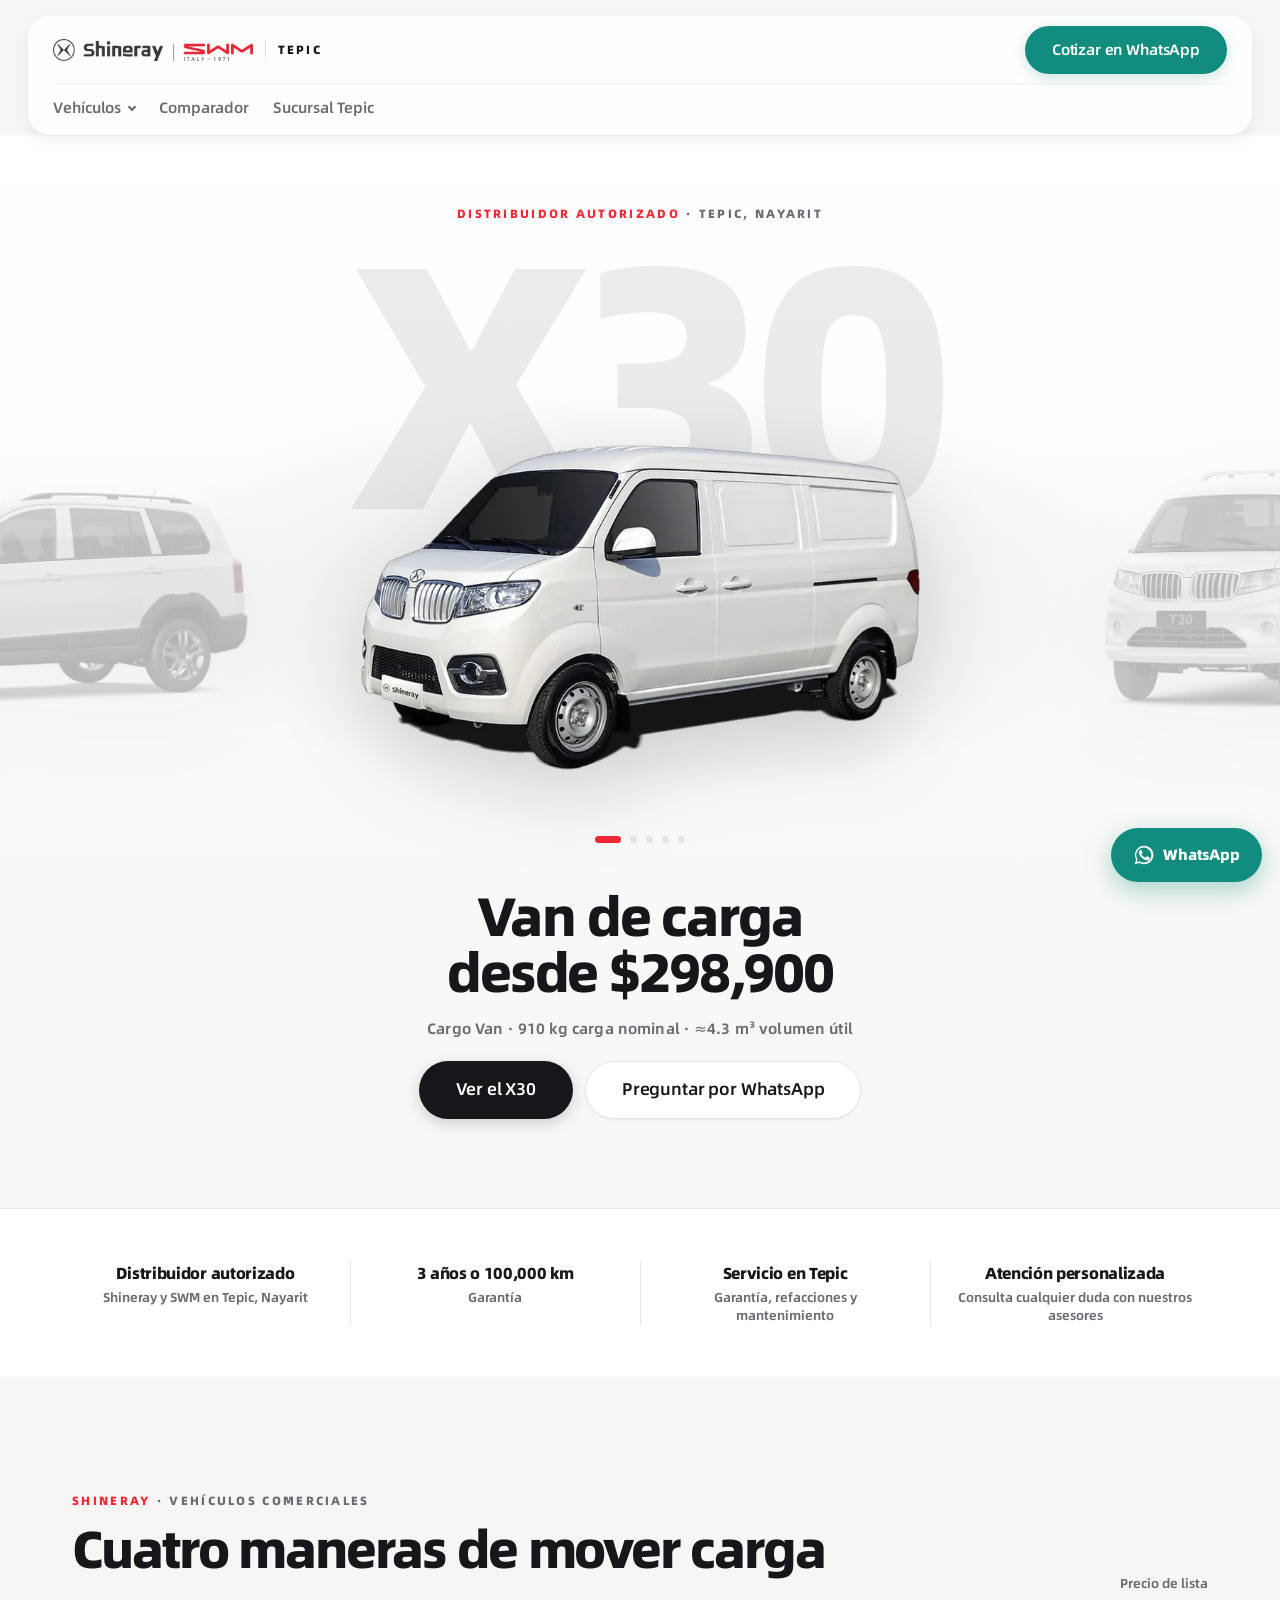
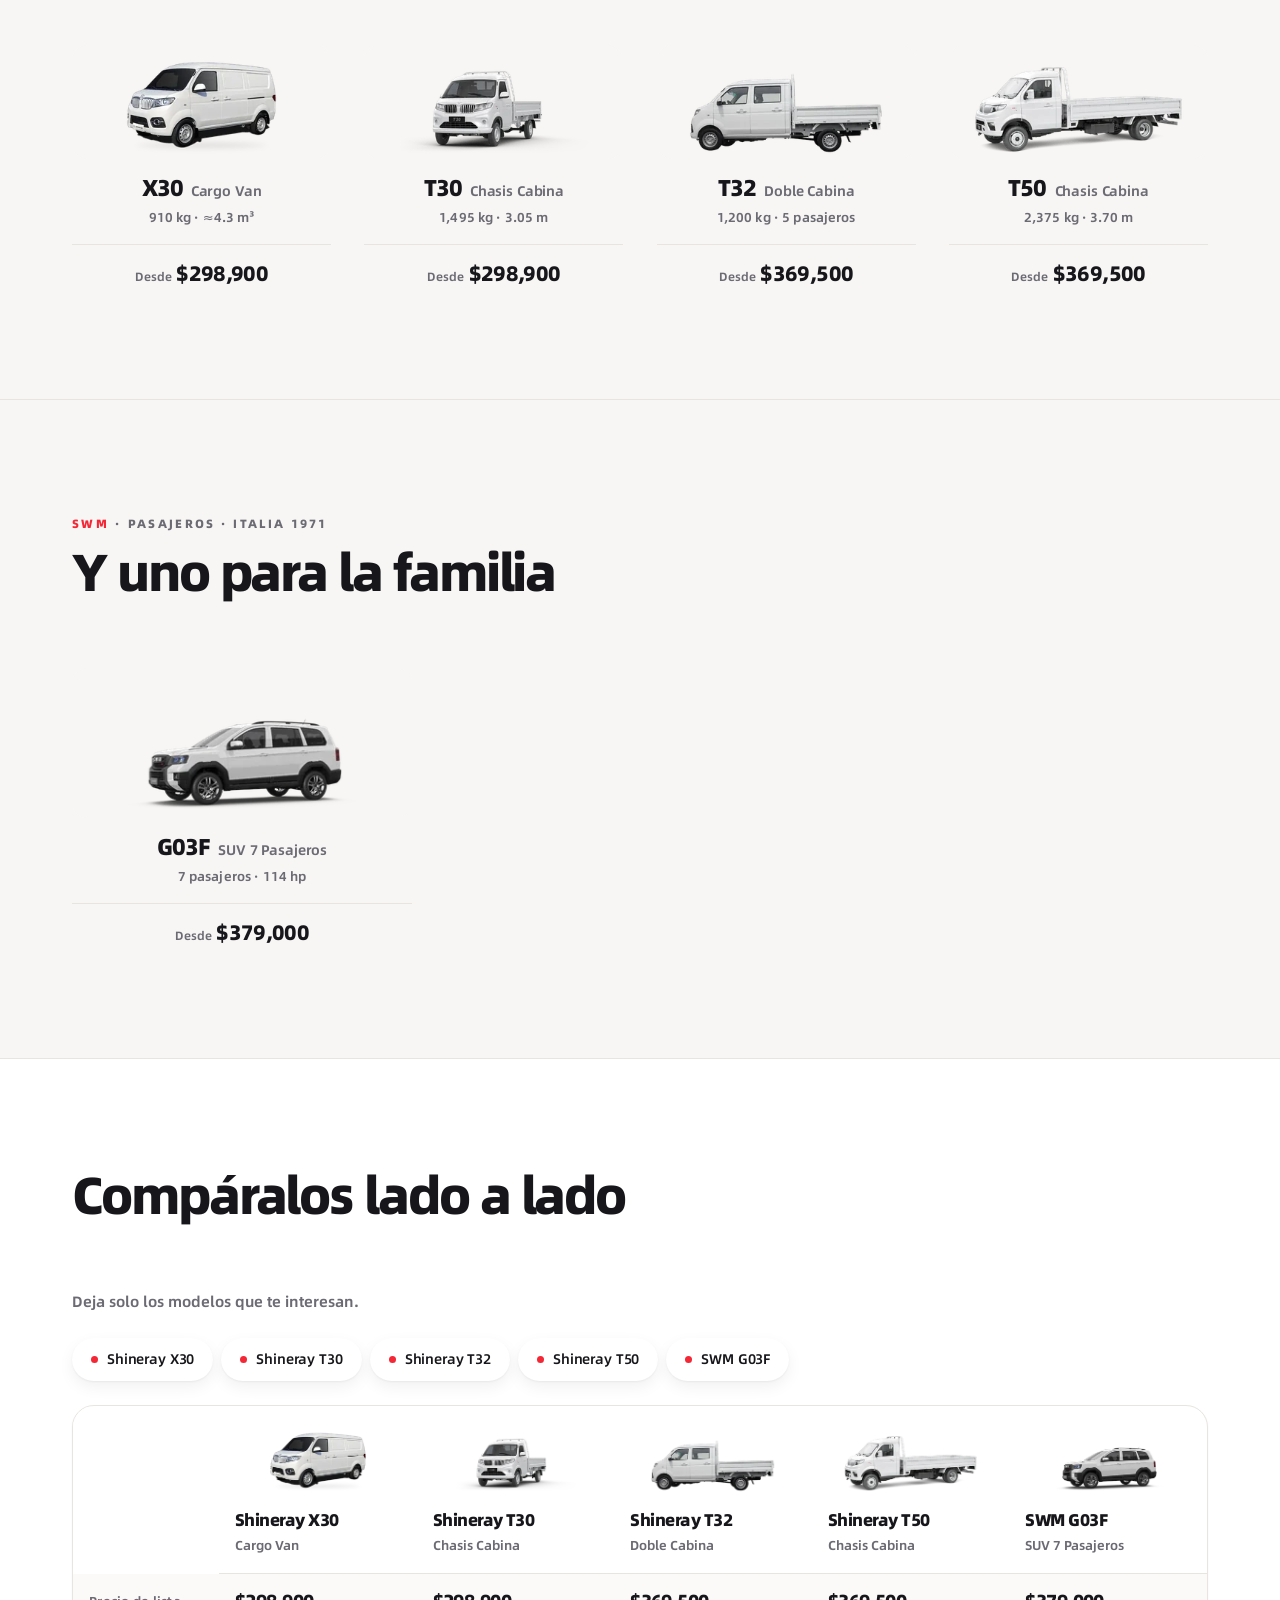
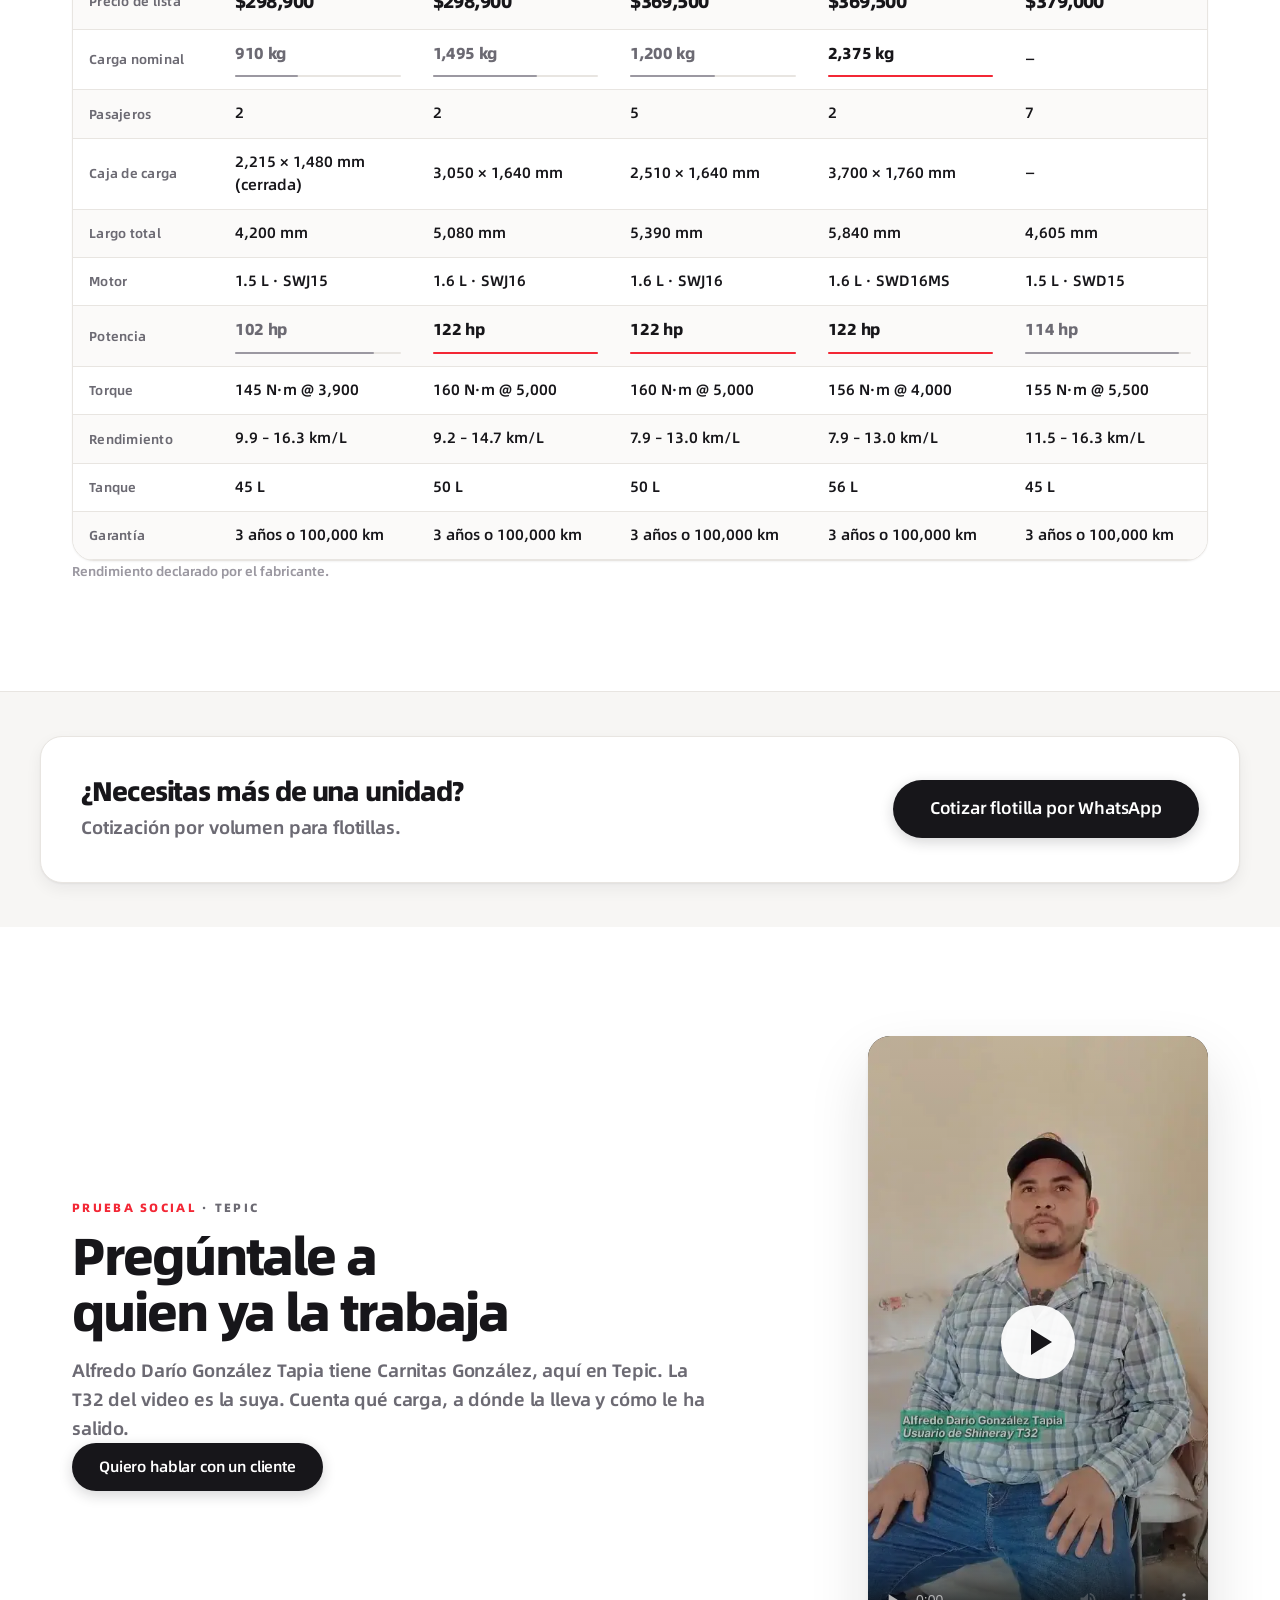
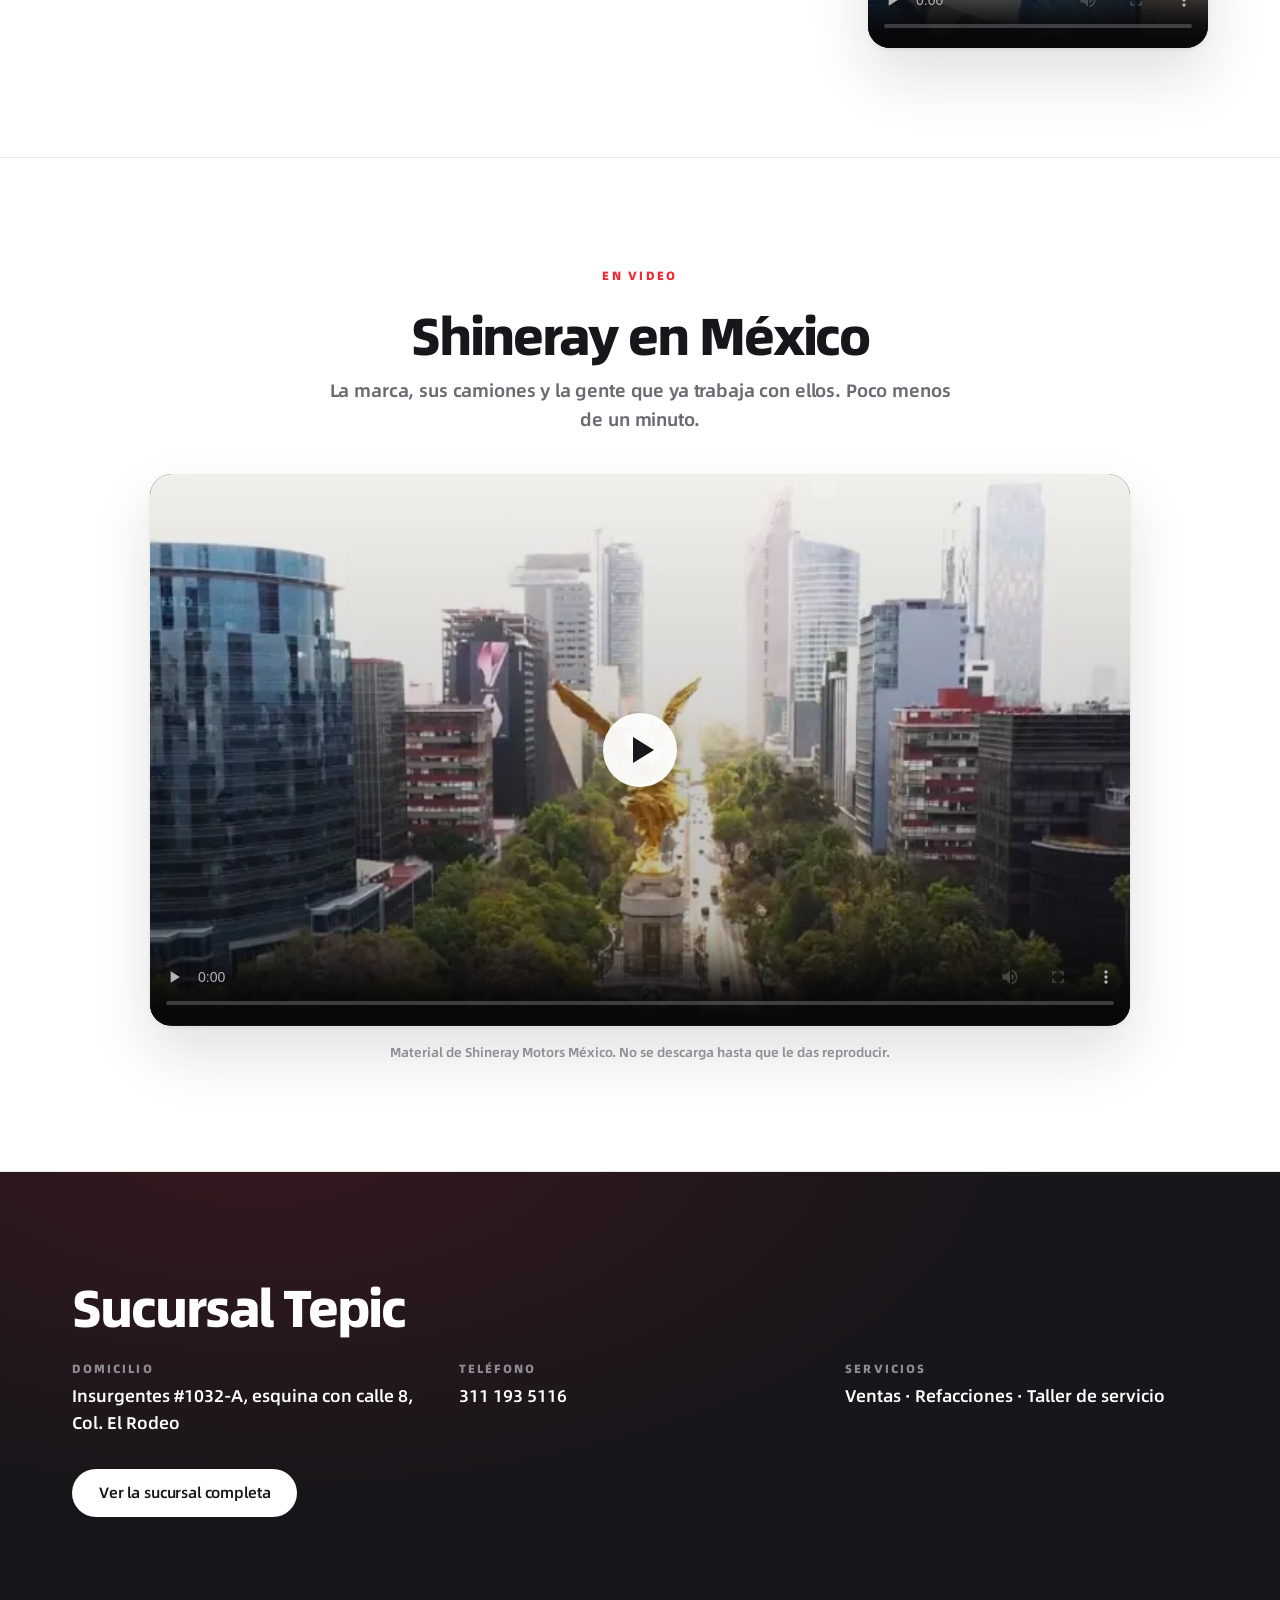
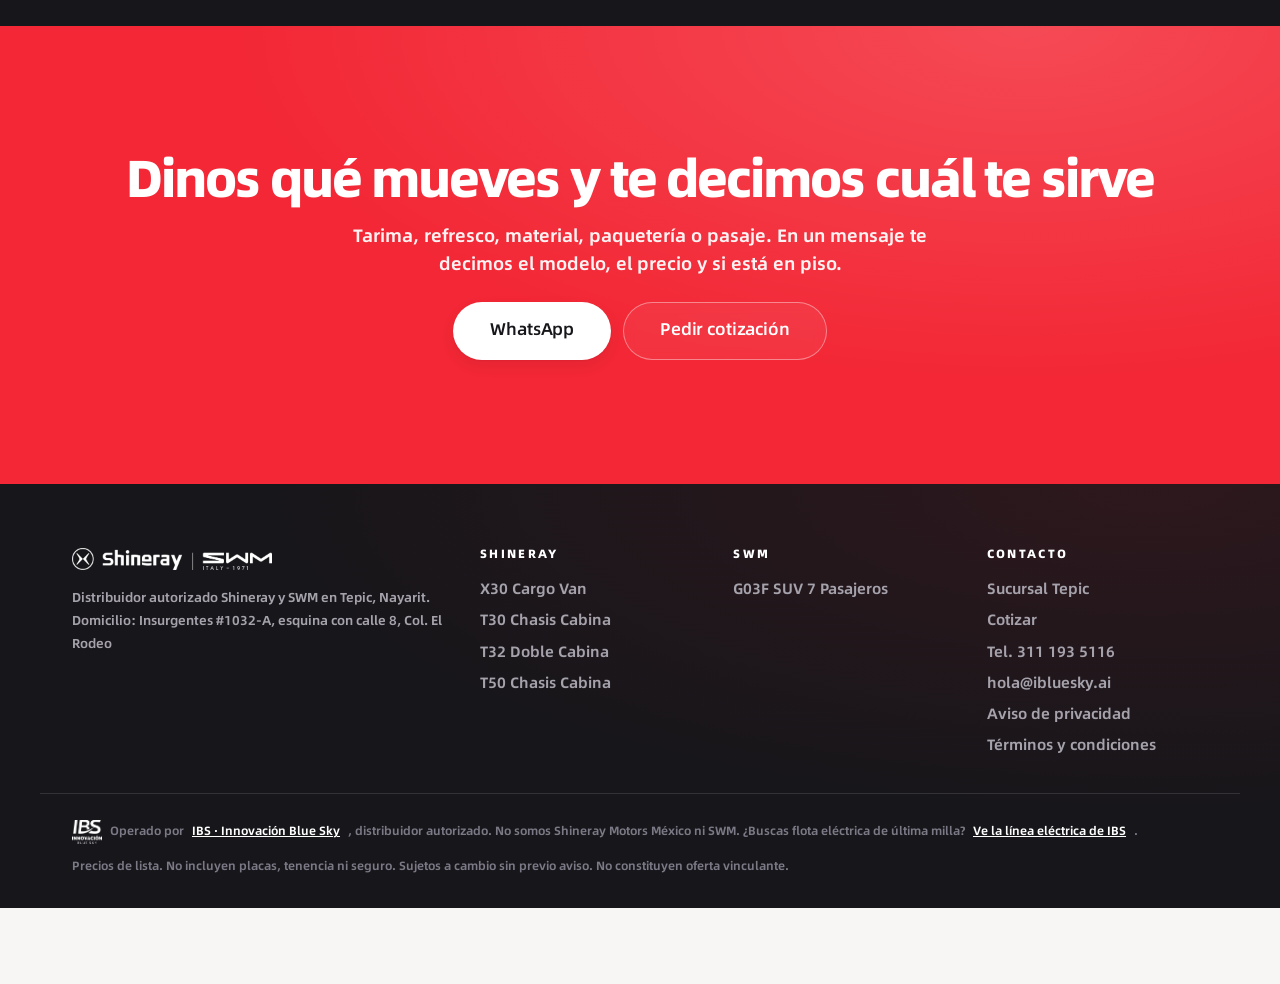
==== commit 377591cd: "Actualiza sitio Shineray Tepic" ====
--- a/index.html
+++ b/index.html
@@ -34,7 +34,7 @@
 <meta name="apple-mobile-web-app-capable" content="yes">
 <meta name="apple-mobile-web-app-status-bar-style" content="default">
 
-<script type="application/ld+json">{"@context": "https://schema.org", "@type": "AutoDealer", "@id": "https://shineray-tepic.ibluesky.ai/#dealer", "name": "Shineray Tepic", "url": "https://shineray-tepic.ibluesky.ai", "description": "Distribuidor autorizado Shineray y SWM en Tepic, Nayarit. Venta, refacciones originales y taller de servicio.", "brand": [{"@type": "Brand", "name": "Shineray"}, {"@type": "Brand", "name": "SWM"}], "areaServed": {"@type": "State", "name": "Nayarit"}, "address": {"@type": "PostalAddress", "addressLocality": "Tepic", "addressRegion": "Nayarit", "addressCountry": "MX", "streetAddress": "Insurgentes #1032-A, esquina con calle 8, Col. El Rodeo"}, "telephone": "311 193 5116"}</script>
+<script type="application/ld+json">{"@context": "https://schema.org", "@type": "AutoDealer", "@id": "https://shineray-tepic.ibluesky.ai/#dealer", "name": "Shineray Tepic", "url": "https://shineray-tepic.ibluesky.ai", "description": "Distribuidor autorizado Shineray y SWM en Tepic, Nayarit. Venta, refacciones originales y taller de servicio.", "brand": [{"@type": "Brand", "name": "Shineray"}, {"@type": "Brand", "name": "SWM"}], "areaServed": {"@type": "State", "name": "Nayarit"}, "address": {"@type": "PostalAddress", "addressLocality": "Tepic", "addressRegion": "Nayarit", "addressCountry": "MX", "streetAddress": "Insurgentes #1032-A, esquina con calle 8, Col. El Rodeo", "postalCode": "63060"}, "telephone": "311 193 5116", "hasMap": "https://www.google.com/maps/dir/?api=1&destination=21.5212765%2C-104.9218193", "geo": {"@type": "GeoCoordinates", "latitude": 21.5212765, "longitude": -104.9218193}}</script>
 </head>
 <body data-root="">
 <a class="skip" href="#main">Saltar al contenido</a>
@@ -142,7 +142,7 @@
           <div class="card-img"><img src="assets/models/t32/card.webp" srcset="assets/models/t32/card-350.webp 350w, assets/models/t32/card.webp 700w" sizes="(max-width:560px) 92vw, (max-width:860px) 45vw, 270px" alt="Shineray T32 doble cabina, tres cuartos frontal" loading="lazy" decoding="async" width="700" height="310"></div>
           <div class="card-b">
             <h3 class="card-n">T32<span>Doble Cabina</span></h3>
-            <div class="card-kpi">1,200 kg · 5</div>
+            <div class="card-kpi">1,200 kg · 5 pasajeros</div>
             <div class="card-price"><span>Desde</span> $369,500</div>
             
           </div></a><a class="card" href="modelos/comerciales/t50/">
@@ -165,7 +165,7 @@
           <div class="card-img"><img src="assets/models/g03f/card.webp" srcset="assets/models/g03f/card-350.webp 350w, assets/models/g03f/card.webp 700w" sizes="(max-width:560px) 92vw, (max-width:860px) 45vw, 270px" alt="SWM G03F SUV blanco, tres cuartos frontal" loading="lazy" decoding="async" width="700" height="310"></div>
           <div class="card-b">
             <h3 class="card-n">G03F<span>SUV 7 Pasajeros</span></h3>
-            <div class="card-kpi">7 · 114 hp</div>
+            <div class="card-kpi">7 pasajeros · 114 hp</div>
             <div class="card-price"><span>Desde</span> $379,000</div>
             
           </div></a></div>
@@ -192,8 +192,7 @@
     <div>
       <div class="eyebrow">Prueba social<span>· Tepic</span></div>
       <h2 id="h-testi">Pregúntale a quien ya la trabaja</h2>
-      <p class="lede">No somos nosotros diciendo que la unidad aguanta. Es un cliente de Tepic contando cómo le ha ido con la suya: la carga que mueve, cómo maneja y qué tal le salió el servicio.</p>
-      <p class="lede">La objeción de fondo contra una marca nueva no se vence con adjetivos, se vence con alguien de tu ciudad que ya arriesgó su dinero.</p>
+      <p class="lede">Alfredo Darío González Tapia tiene Carnitas González, aquí en Tepic. La T32 del video es la suya. Cuenta qué carga, a dónde la lleva y cómo le ha salido.</p>
       <a class="btn btn-ink" href="https://wa.me/523111935116?text=Hola%2C%20quiero%20hablar%20con%20alguien%20que%20ya%20tenga%20una%20unidad%20Shineray" data-ev="wa_testi">Quiero hablar con un cliente</a>
     </div>
     <div class="vid-frame vid-vert">
@@ -225,7 +224,7 @@
   <div class="suc-card">
     <div><span class="suc-k">Domicilio</span>Insurgentes #1032-A, esquina con calle 8, Col. El Rodeo</div>
     <div><span class="suc-k">Teléfono</span>311 193 5116</div>
-    <div><span class="suc-k">Horario</span><span class="pend" data-pend="horario_semana" title="Dato pendiente: Horario entre semana">HORARIO ENTRE SEMANA · PENDIENTE</span></div>
+    
     <div><span class="suc-k">Servicios</span>Ventas · Refacciones · Taller de servicio</div>
   </div>
   <a class="btn btn-wht" href="sucursales/tepic/">Ver la sucursal completa</a>
@@ -245,8 +244,6 @@
   <div>
     <img src="assets/brand/lockup-white.webp" alt="Shineray · SWM" width="220" height="24" loading="lazy">
     <p class="ftr-legal">Distribuidor autorizado Shineray y SWM en Tepic, Nayarit.<br>
-      Razón social: <span class="pend" data-pend="razon_social" title="Dato pendiente: Razón social">RAZÓN SOCIAL · PENDIENTE</span><br>
-      RFC: <span class="pend" data-pend="rfc" title="Dato pendiente: RFC">RFC · PENDIENTE</span><br>
       Domicilio: Insurgentes #1032-A, esquina con calle 8, Col. El Rodeo</p>
   </div>
   <div><h3>Shineray</h3>
